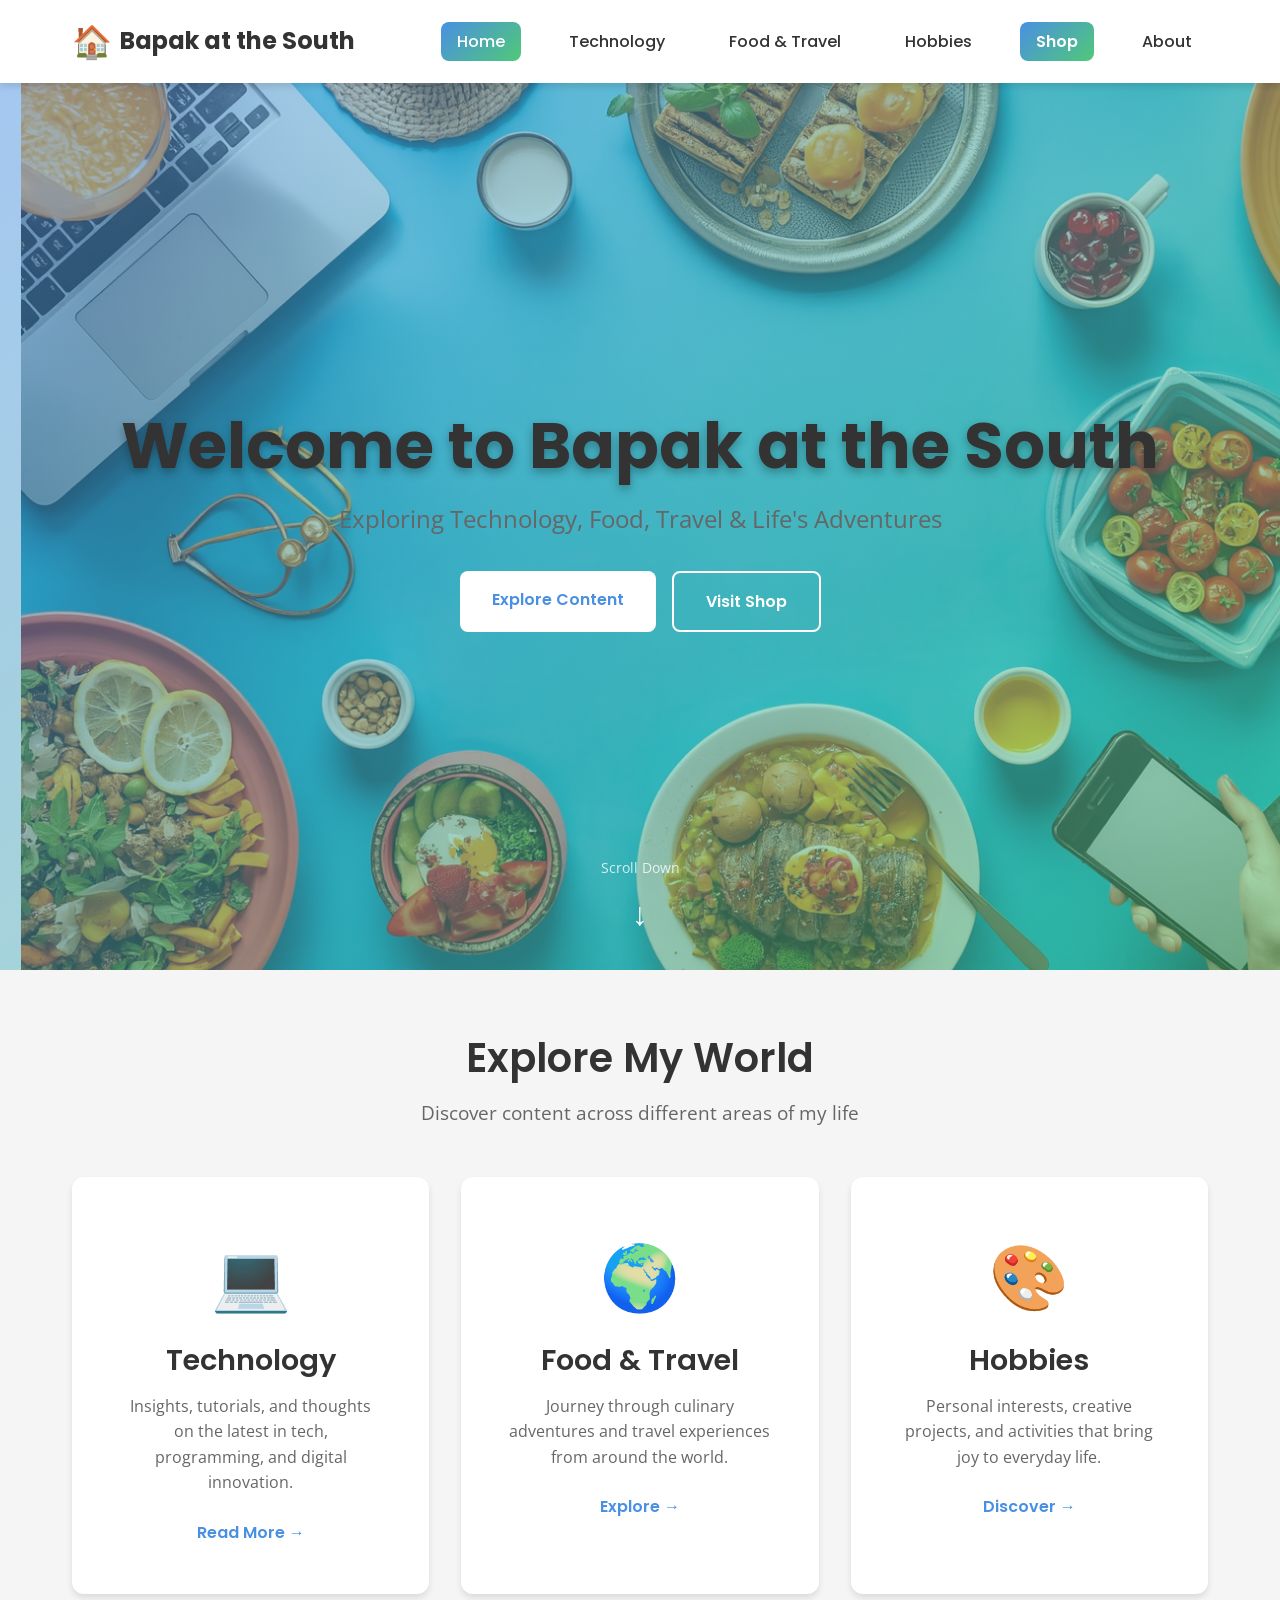
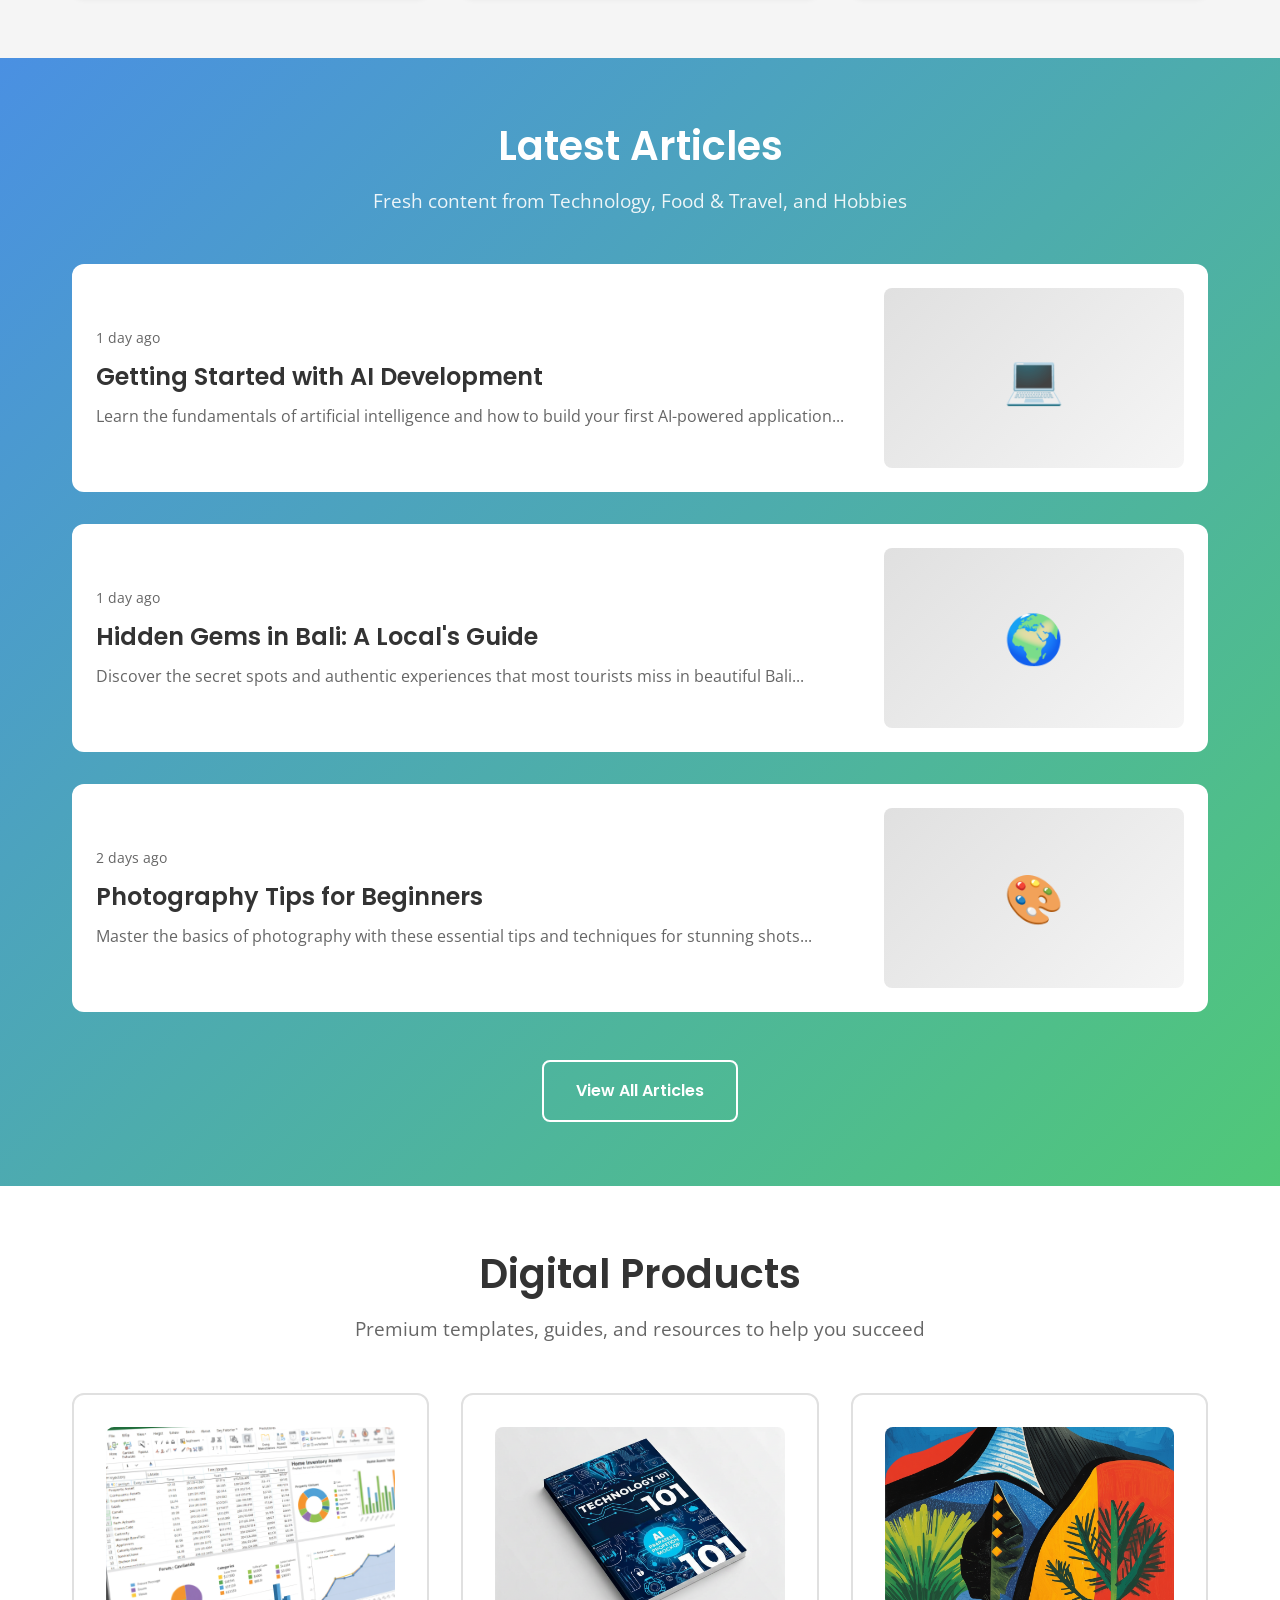
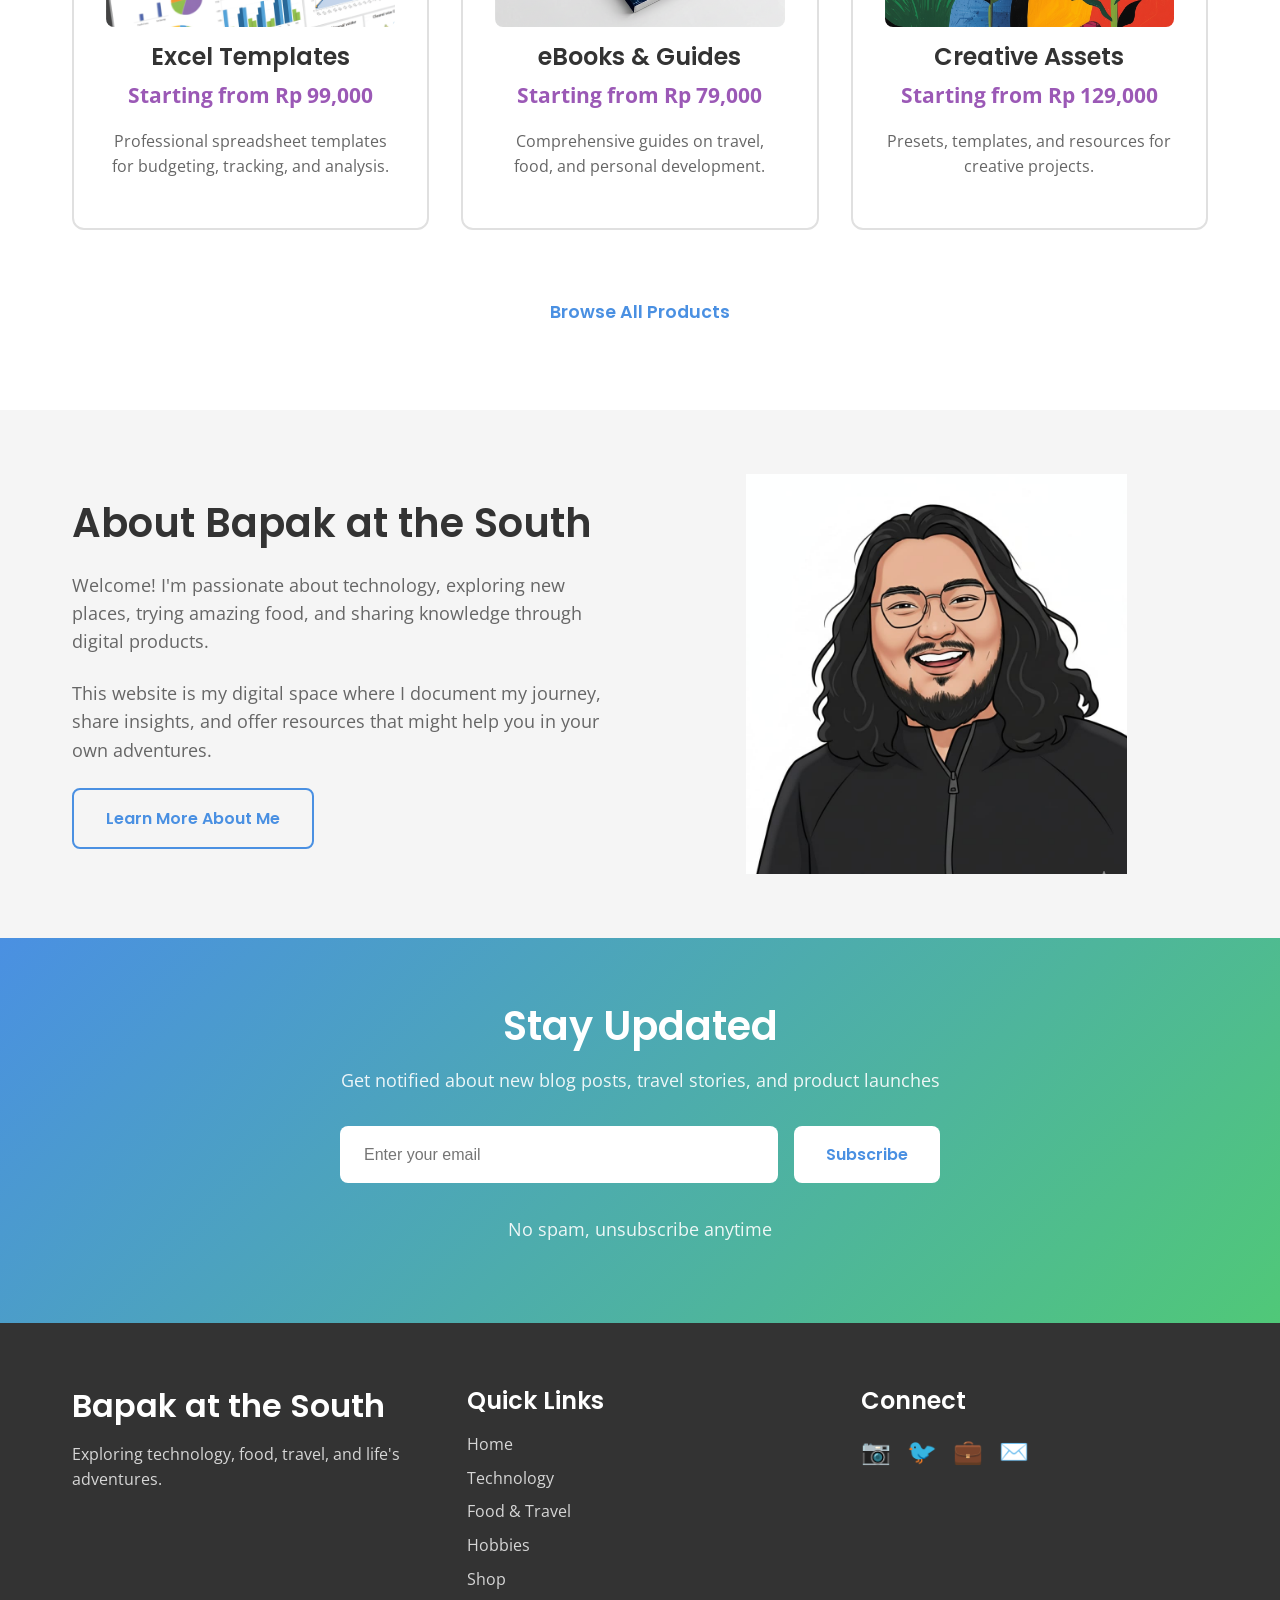
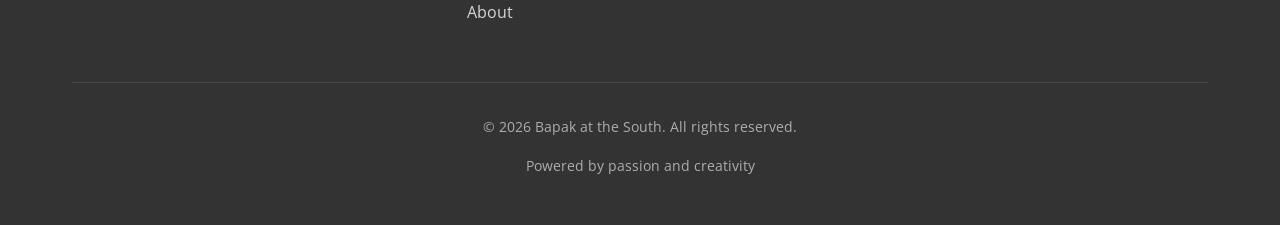
==== index.html @ 42275d1f "Update index.html" ====
<!DOCTYPE html>
<html lang="en">
<head>
    <meta charset="UTF-8">
    <meta name="viewport" content="width=device-width, initial-scale=1.0">
    <meta name="description" content="Bapak at the South - Personal website featuring technology insights, food & travel adventures, hobbies, and digital products.">
    <meta name="keywords" content="technology, travel, food, hobbies, digital products, Indonesia">
    <meta name="author" content="Bapak at the South">
    
    <!-- Open Graph / Social Media -->
    <meta property="og:type" content="website">
    <meta property="og:title" content="Bapak at the South - Personal Website">
    <meta property="og:description" content="Explore technology, food & travel, hobbies, and digital products">
    <meta property="og:image" content="images/og-image.jpg">
    
    <title>Bapak at the South - Home</title>
    
    <!-- Google Fonts -->
    <link rel="preconnect" href="https://fonts.googleapis.com">
    <link rel="preconnect" href="https://fonts.gstatic.com" crossorigin>
    <link href="https://fonts.googleapis.com/css2?family=Poppins:wght@400;600;700&family=Open+Sans:wght@400;600&display=swap" rel="stylesheet">
    
    <!-- Stylesheets -->
    <link rel="stylesheet" href="css/style.css">
    <link rel="stylesheet" href="css/responsive.css">
    
    <!-- Favicon (you can add your own later) -->
    <link rel="icon" type="image/png" href="images/favicon.png">
</head>
<body>
    <!-- Navigation Bar -->
    <nav class="navbar" id="navbar">
        <div class="container">
            <div class="nav-wrapper">
                <!-- Logo/Brand -->
                <a href="index.html" class="logo">
                    <span class="logo-icon">🏠</span>
                    <span class="logo-text">Bapak at the South</span>
                </a>
                
                <!-- Desktop Navigation -->
                <ul class="nav-menu" id="navMenu">
                    <li><a href="index.html" class="nav-link active">Home</a></li>
                    <li><a href="technology.html" class="nav-link">Technology</a></li>
                    <li><a href="food-travel.html" class="nav-link">Food & Travel</a></li>
                    <li><a href="hobbies.html" class="nav-link">Hobbies</a></li>
                    <li><a href="shop.html" class="nav-link shop-link">Shop</a></li>
                    <li><a href="about.html" class="nav-link">About</a></li>
                </ul>
                
                <!-- Mobile Menu Toggle -->
                <button class="mobile-menu-toggle" id="mobileMenuToggle" aria-label="Toggle menu">
                    <span></span>
                    <span></span>
                    <span></span>
                </button>
            </div>
        </div>
    </nav>

    <!-- Hero Section -->
    <section class="hero" style="background-image: url('images/Hero-banner.jpg'); background-size: cover; background-position: center; background-repeat: no-repeat;">
        <div class="hero-overlay"></div>
        <div class="hero-content">
            <div class="container">
                <h1 class="hero-title fade-in">Welcome to Bapak at the South</h1>
                <p class="hero-subtitle fade-in-delay">Exploring Technology, Food, Travel & Life's Adventures</p>
                <div class="hero-buttons fade-in-delay-2">
                    <a href="#featured" class="btn btn-primary">Explore Content</a>
                    <a href="shop.html" class="btn btn-secondary">Visit Shop</a>
                </div>
            </div>
        </div>
        <!-- Scroll Indicator -->
        <div class="scroll-indicator">
            <span>Scroll Down</span>
            <div class="scroll-arrow">↓</div>
        </div>
    </section>

    <!-- Featured Sections Preview -->
    <section class="featured-sections" id="featured">
        <div class="container">
            <h2 class="section-title">Explore My World</h2>
            <p class="section-subtitle">Discover content across different areas of my life</p>
            
            <div class="featured-grid">
                <!-- Technology Card -->
                <div class="feature-card" data-aos="fade-up">
                    <div class="feature-icon">💻</div>
                    <h3>Technology</h3>
                    <p>Insights, tutorials, and thoughts on the latest in tech, programming, and digital innovation.</p>
                    <a href="technology.html" class="feature-link">Read More →</a>
                </div>
                
                <!-- Food & Travel Card -->
                <div class="feature-card" data-aos="fade-up" data-aos-delay="100">
                    <div class="feature-icon">🌍</div>
                    <h3>Food & Travel</h3>
                    <p>Journey through culinary adventures and travel experiences from around the world.</p>
                    <a href="food-travel.html" class="feature-link">Explore →</a>
                </div>
                
                <!-- Hobbies Card -->
                <div class="feature-card" data-aos="fade-up" data-aos-delay="200">
                    <div class="feature-icon">🎨</div>
                    <h3>Hobbies</h3>
                    <p>Personal interests, creative projects, and activities that bring joy to everyday life.</p>
                    <a href="hobbies.html" class="feature-link">Discover →</a>
                </div>
            </div>
        </div>
    </section>

    <!-- Latest Articles Section -->
    <section class="latest-articles" style="background: linear-gradient(135deg, #4A90E2 0%, #50C878 100%); padding: 4rem 0 4rem 0; margin-top: 0;">
        <div class="container">
            <h2 class="section-title" style="color: white;">Latest Articles</h2>
            <p class="section-subtitle" style="color: white; opacity: 0.9;">Fresh content from Technology, Food & Travel, and Hobbies</p>
            
            <div class="articles-list" style="display: flex; flex-direction: column; gap: 2rem; margin-top: 3rem;">
                <!-- Article 1 - Technology -->
                <article class="article-item" style="display: flex; gap: 2rem; background: white; padding: 1.5rem; border-radius: 12px; align-items: center;" data-aos="fade-up">
                    <div class="article-content-left" style="flex: 1;">
                        <div style="display: flex; align-items: center; gap: 1rem; margin-bottom: 0.75rem;">
                            <span style="font-size: 0.85rem; color: #666;">1 day ago</span>
                        </div>
                        <h3 style="font-size: 1.5rem; margin-bottom: 0.75rem; color: #333; line-height: 1.3;">
                            <a href="technology.html" style="color: #333; text-decoration: none;">Getting Started with AI Development</a>
                        </h3>
                        <p style="color: #666; line-height: 1.6; margin-bottom: 0;">Learn the fundamentals of artificial intelligence and how to build your first AI-powered application...</p>
                    </div>
                    <div class="article-image-right" style="width: 300px; height: 180px; flex-shrink: 0;">
                        <img src="images/article-tech-placeholder.jpg" alt="Technology Article" style="width: 100%; height: 100%; object-fit: cover; border-radius: 8px;" onerror="this.style.display='none'; this.nextElementSibling.style.display='flex';">
                        <div style="display: none; width: 100%; height: 100%; background: linear-gradient(135deg, #e0e0e0 0%, #f5f5f5 100%); border-radius: 8px; align-items: center; justify-content: center; font-size: 3rem;">💻</div>
                    </div>
                </article>
                
                <!-- Article 2 - Food & Travel -->
                <article class="article-item" style="display: flex; gap: 2rem; background: white; padding: 1.5rem; border-radius: 12px; align-items: center;" data-aos="fade-up" data-aos-delay="100">
                    <div class="article-content-left" style="flex: 1;">
                        <div style="display: flex; align-items: center; gap: 1rem; margin-bottom: 0.75rem;">
                            <span style="font-size: 0.85rem; color: #666;">1 day ago</span>
                        </div>
                        <h3 style="font-size: 1.5rem; margin-bottom: 0.75rem; color: #333; line-height: 1.3;">
                            <a href="food-travel.html" style="color: #333; text-decoration: none;">Hidden Gems in Bali: A Local's Guide</a>
                        </h3>
                        <p style="color: #666; line-height: 1.6; margin-bottom: 0;">Discover the secret spots and authentic experiences that most tourists miss in beautiful Bali...</p>
                    </div>
                    <div class="article-image-right" style="width: 300px; height: 180px; flex-shrink: 0;">
                        <img src="images/article-travel-placeholder.jpg" alt="Travel Article" style="width: 100%; height: 100%; object-fit: cover; border-radius: 8px;" onerror="this.style.display='none'; this.nextElementSibling.style.display='flex';">
                        <div style="display: none; width: 100%; height: 100%; background: linear-gradient(135deg, #e0e0e0 0%, #f5f5f5 100%); border-radius: 8px; align-items: center; justify-content: center; font-size: 3rem;">🌍</div>
                    </div>
                </article>
                
                <!-- Article 3 - Hobbies -->
                <article class="article-item" style="display: flex; gap: 2rem; background: white; padding: 1.5rem; border-radius: 12px; align-items: center;" data-aos="fade-up" data-aos-delay="200">
                    <div class="article-content-left" style="flex: 1;">
                        <div style="display: flex; align-items: center; gap: 1rem; margin-bottom: 0.75rem;">
                            <span style="font-size: 0.85rem; color: #666;">2 days ago</span>
                        </div>
                        <h3 style="font-size: 1.5rem; margin-bottom: 0.75rem; color: #333; line-height: 1.3;">
                            <a href="hobbies.html" style="color: #333; text-decoration: none;">Photography Tips for Beginners</a>
                        </h3>
                        <p style="color: #666; line-height: 1.6; margin-bottom: 0;">Master the basics of photography with these essential tips and techniques for stunning shots...</p>
                    </div>
                    <div class="article-image-right" style="width: 300px; height: 180px; flex-shrink: 0;">
                        <img src="images/article-hobby-placeholder.jpg" alt="Hobby Article" style="width: 100%; height: 100%; object-fit: cover; border-radius: 8px;" onerror="this.style.display='none'; this.nextElementSibling.style.display='flex';">
                        <div style="display: none; width: 100%; height: 100%; background: linear-gradient(135deg, #e0e0e0 0%, #f5f5f5 100%); border-radius: 8px; align-items: center; justify-content: center; font-size: 3rem;">🎨</div>
                    </div>
                </article>
            </div>
            
            <div class="cta-center" style="margin-top: 3rem;">
                <a href="technology.html" class="btn btn-outline" style="color: white; border-color: white;">View All Articles</a>
            </div>
        </div>
    </section>
    </section>

    <!-- Digital Products Section -->
    <section class="products-preview">
        <div class="container">
            <h2 class="section-title">Digital Products</h2>
            <p class="section-subtitle">Premium templates, guides, and resources to help you succeed</p>
            
            <div class="products-grid">
                <!-- Product 1 -->
                <div class="product-card-preview" data-aos="zoom-in">
                    <div class="product-image-placeholder" style="background-image: url('images/Product-card-excel.jpg'); background-size: cover; background-position: center;">
                    </div>
                    <h3>Excel Templates</h3>
                    <p class="product-price">Starting from Rp 99,000</p>
                    <p>Professional spreadsheet templates for budgeting, tracking, and analysis.</p>
                </div>
                
                <!-- Product 2 -->
                <div class="product-card-preview" data-aos="zoom-in" data-aos-delay="100">
                    <div class="product-image-placeholder" style="background-image: url('images/Product-card-ebook.png'); background-size: cover; background-position: center;">
                    </div>
                    <h3>eBooks & Guides</h3>
                    <p class="product-price">Starting from Rp 79,000</p>
                    <p>Comprehensive guides on travel, food, and personal development.</p>
                </div>
                
                <!-- Product 3 -->
                <div class="product-card-preview" data-aos="zoom-in" data-aos-delay="200">
                    <div class="product-image-placeholder" style="background-image: url('images/Product-card-creative.jpg'); background-size: cover; background-position: center;">
                    </div>
                    <h3>Creative Assets</h3>
                    <p class="product-price">Starting from Rp 129,000</p>
                    <p>Presets, templates, and resources for creative projects.</p>
                </div>
            </div>
            
            <div class="cta-center">
                <a href="shop.html" class="btn btn-primary btn-large">Browse All Products</a>
            </div>
        </div>
    </section>

    <!-- About Preview Section -->
    <section class="about-preview">
        <div class="container">
            <div class="about-content-wrapper">
                <div class="about-text" data-aos="fade-right">
                    <h2>About Bapak at the South</h2>
                    <p>Welcome! I'm passionate about technology, exploring new places, trying amazing food, and sharing knowledge through digital products.</p>
                    <p>This website is my digital space where I document my journey, share insights, and offer resources that might help you in your own adventures.</p>
                    <a href="about.html" class="btn btn-outline">Learn More About Me</a>
                </div>
                <div class="about-image" data-aos="fade-left">
                    <div class="about-image-placeholder" style="background-image: url('images/About Bapak.jpg'); background-size: 70%; background-position: center; background-repeat: no-repeat;">
                    </div>
                </div>
            </div>
        </div>
    </section>

    <!-- Newsletter Section (Optional) -->
    <section class="newsletter">
        <div class="container">
            <div class="newsletter-content">
                <h2>Stay Updated</h2>
                <p>Get notified about new blog posts, travel stories, and product launches</p>
                <form class="newsletter-form" id="newsletterForm">
                    <input type="email" placeholder="Enter your email" required>
                    <button type="submit" class="btn btn-primary">Subscribe</button>
                </form>
                <p class="newsletter-note">No spam, unsubscribe anytime</p>
            </div>
        </div>
    </section>

    <!-- Footer -->
    <footer class="footer">
        <div class="container">
            <div class="footer-content">
                <div class="footer-section">
                    <h3>Bapak at the South</h3>
                    <p>Exploring technology, food, travel, and life's adventures.</p>
                </div>
                
                <div class="footer-section">
                    <h4>Quick Links</h4>
                    <ul class="footer-links">
                        <li><a href="index.html">Home</a></li>
                        <li><a href="technology.html">Technology</a></li>
                        <li><a href="food-travel.html">Food & Travel</a></li>
                        <li><a href="hobbies.html">Hobbies</a></li>
                        <li><a href="shop.html">Shop</a></li>
                        <li><a href="about.html">About</a></li>
                    </ul>
                </div>
                
                <div class="footer-section">
                    <h4>Connect</h4>
                    <div class="social-links">
                        <a href="#" class="social-link" aria-label="Instagram">📷</a>
                        <a href="#" class="social-link" aria-label="Twitter">🐦</a>
                        <a href="#" class="social-link" aria-label="LinkedIn">💼</a>
                        <a href="#" class="social-link" aria-label="Email">✉️</a>
                    </div>
                </div>
            </div>
            
            <div class="footer-bottom">
                <p>&copy; 2026 Bapak at the South. All rights reserved.</p>
                <p>Powered by passion and creativity</p>
            </div>
        </div>
    </footer>

    <!-- JavaScript -->
    <script src="js/main.js"></script>
</body>
</html>
---- css/style.css ----
/* ============================================
   Bapak at the South - Main Stylesheet
   Modern, clean design inspired by lynk.id
   ============================================ */

/* ============================================
   CSS VARIABLES (COLORS - Easy to customize!)
   ============================================ */
:root {
    /* Primary Colors */
    --primary-color: #4A90E2;
    --primary-dark: #2E5C8A;
    --secondary-color: #9B59B6;
    --secondary-dark: #6C3A7C;
    
    /* Accent Colors */
    --accent-green: #50C878;
    --accent-orange: #FFB347;
    --accent-red: #E74C3C;
    
    /* Neutral Colors */
    --white: #FFFFFF;
    --light-gray: #F5F5F5;
    --medium-gray: #E0E0E0;
    --text-gray: #666666;
    --dark-gray: #333333;
    --black: #000000;
    
    /* Gradients */
    --gradient-primary: linear-gradient(135deg, #4A90E2 0%, #50C878 100%);
    --gradient-secondary: linear-gradient(135deg, #FFB347 0%, #E74C3C 100%);
    --gradient-overlay: linear-gradient(135deg, rgba(74, 144, 226, 0.5) 0%, rgba(80, 200, 120, 0.5) 100%);
    
    /* Shadows */
    --shadow-sm: 0 2px 4px rgba(0, 0, 0, 0.1);
    --shadow-md: 0 4px 6px rgba(0, 0, 0, 0.1);
    --shadow-lg: 0 10px 25px rgba(0, 0, 0, 0.15);
    --shadow-xl: 0 20px 40px rgba(0, 0, 0, 0.2);
    
    /* Spacing */
    --spacing-xs: 0.5rem;
    --spacing-sm: 1rem;
    --spacing-md: 2rem;
    --spacing-lg: 3rem;
    --spacing-xl: 4rem;
    
    /* Border Radius */
    --radius-sm: 4px;
    --radius-md: 8px;
    --radius-lg: 12px;
    --radius-xl: 20px;
    
    /* Transitions */
    --transition-fast: 0.2s ease;
    --transition-normal: 0.3s ease;
    --transition-slow: 0.5s ease;
    
    /* Fonts */
    --font-primary: 'Poppins', sans-serif;
    --font-secondary: 'Open Sans', sans-serif;
}

/* ============================================
   RESET & BASE STYLES
   ============================================ */
* {
    margin: 0;
    padding: 0;
    box-sizing: border-box;
}

html {
    scroll-behavior: smooth;
    font-size: 16px;
}

body {
    font-family: var(--font-secondary);
    color: var(--dark-gray);
    line-height: 1.6;
    background-color: var(--white);
    overflow-x: hidden;
}

/* ============================================
   TYPOGRAPHY
   ============================================ */
h1, h2, h3, h4, h5, h6 {
    font-family: var(--font-primary);
    font-weight: 600;
    line-height: 1.2;
    margin-bottom: 1rem;
    color: var(--dark-gray);
}

h1 { font-size: 3rem; }
h2 { font-size: 2.5rem; }
h3 { font-size: 2rem; }
h4 { font-size: 1.5rem; }
h5 { font-size: 1.25rem; }
h6 { font-size: 1rem; }

p {
    margin-bottom: 1rem;
    color: var(--text-gray);
}

a {
    text-decoration: none;
    color: var(--primary-color);
    transition: var(--transition-fast);
}

a:hover {
    color: var(--primary-dark);
}

/* ============================================
   CONTAINER & LAYOUT
   ============================================ */
.container {
    max-width: 1200px;
    margin: 0 auto;
    padding: 0 var(--spacing-md);
}

/* ============================================
   NAVIGATION BAR
   ============================================ */
.navbar {
    position: fixed;
    top: 0;
    left: 0;
    right: 0;
    background: var(--white);
    box-shadow: var(--shadow-md);
    z-index: 1000;
    transition: var(--transition-normal);
}

.navbar.scrolled {
    box-shadow: var(--shadow-lg);
}

.nav-wrapper {
    display: flex;
    justify-content: space-between;
    align-items: center;
    padding: 1rem 0;
}

.logo {
    display: flex;
    align-items: center;
    gap: 0.5rem;
    font-family: var(--font-primary);
    font-size: 1.5rem;
    font-weight: 700;
    color: var(--dark-gray);
    text-decoration: none;
}

.logo-icon {
    font-size: 2rem;
}

.logo:hover {
    color: var(--primary-color);
}

.nav-menu {
    display: flex;
    list-style: none;
    gap: 2rem;
    align-items: center;
}

.nav-link {
    font-family: var(--font-primary);
    font-weight: 500;
    color: var(--dark-gray);
    padding: 0.5rem 1rem;
    border-radius: var(--radius-md);
    transition: var(--transition-fast);
}

.nav-link:hover {
    background: var(--light-gray);
    color: var(--primary-color);
}

.nav-link.active {
    background: var(--gradient-primary);
    color: var(--white);
}

.nav-link.shop-link {
    background: var(--gradient-primary);
    color: var(--white);
    font-weight: 600;
}

.nav-link.shop-link:hover {
    transform: translateY(-2px);
    box-shadow: var(--shadow-md);
}

/* Mobile Menu Toggle */
.mobile-menu-toggle {
    display: none;
    flex-direction: column;
    gap: 4px;
    background: none;
    border: none;
    cursor: pointer;
    padding: 0.5rem;
}

.mobile-menu-toggle span {
    width: 25px;
    height: 3px;
    background: var(--dark-gray);
    border-radius: 2px;
    transition: var(--transition-fast);
}

/* ============================================
   HERO SECTION
   ============================================ */
.hero {
    position: relative;
    height: 100vh;
    min-height: 600px;
    display: flex;
    align-items: center;
    justify-content: center;
    background: var(--gradient-primary);
    overflow: hidden;
    margin-top: 70px;
   background-position: calc(50% + 4.5cm) center !important; /* Geser background 4.5cm ke kanan */
}

.hero-overlay {
    position: absolute;
    top: 0;
    left: 0;
    right: 0;
    bottom: 0;
    background: var(--gradient-overlay);
}

.hero-content {
    position: relative;
    z-index: 2;
    text-align: center;
    color: var(--white);
}

.hero-title {
    font-size: 4rem;
    font-weight: 700;
    margin-bottom: 1rem;
    text-shadow: 0 4px 10px rgba(0, 0, 0, 0.3);
}

.hero-subtitle {
    font-size: 1.5rem;
    margin-bottom: 2rem;
    opacity: 0.95;
}

.hero-buttons {
    display: flex;
    gap: 1rem;
    justify-content: center;
    flex-wrap: wrap;
}

/* Scroll Indicator */
.scroll-indicator {
    position: absolute;
    bottom: 2rem;
    left: 50%;
    transform: translateX(-50%);
    text-align: center;
    color: var(--white);
    z-index: 3;
    animation: bounce 2s infinite;
}

.scroll-indicator span {
    display: block;
    font-size: 0.9rem;
    margin-bottom: 0.5rem;
    opacity: 0.8;
}

.scroll-arrow {
    font-size: 2rem;
}

@keyframes bounce {
    0%, 20%, 50%, 80%, 100% {
        transform: translateX(-50%) translateY(0);
    }
    40% {
        transform: translateX(-50%) translateY(-10px);
    }
    60% {
        transform: translateX(-50%) translateY(-5px);
    }
}

/* ============================================
   BUTTONS
   ============================================ */
.btn {
    display: inline-block;
    padding: 1rem 2rem;
    font-family: var(--font-primary);
    font-size: 1rem;
    font-weight: 600;
    border-radius: var(--radius-md);
    cursor: pointer;
    transition: var(--transition-normal);
    border: none;
    text-align: center;
}

.btn-primary {
    background: var(--white);
    color: var(--primary-color);
}

.btn-primary:hover {
    transform: translateY(-3px);
    box-shadow: var(--shadow-lg);
}

.btn-secondary {
    background: transparent;
    color: var(--white);
    border: 2px solid var(--white);
}

.btn-secondary:hover {
    background: var(--white);
    color: var(--primary-color);
}

.btn-outline {
    background: transparent;
    color: var(--primary-color);
    border: 2px solid var(--primary-color);
}

.btn-outline:hover {
    background: var(--primary-color);
    color: var(--white);
}

.btn-large {
    padding: 1.25rem 2.5rem;
    font-size: 1.1rem;
}

/* ============================================
   SECTIONS
   ============================================ */
section {
    padding: var(--spacing-xl) 0;
}

.section-title {
    text-align: center;
    font-size: 2.5rem;
    margin-bottom: 1rem;
    color: var(--dark-gray);
}

.section-subtitle {
    text-align: center;
    font-size: 1.2rem;
    color: var(--text-gray);
    margin-bottom: var(--spacing-lg);
}

/* ============================================
   FEATURED SECTIONS
   ============================================ */
.featured-sections {
    background: var(--light-gray);
}

.featured-grid {
    display: grid;
    grid-template-columns: repeat(auto-fit, minmax(300px, 1fr));
    gap: 2rem;
    margin-top: var(--spacing-lg);
}

.feature-card {
    background: var(--white);
    padding: var(--spacing-lg);
    border-radius: var(--radius-lg);
    box-shadow: var(--shadow-md);
    text-align: center;
    transition: var(--transition-normal);
}

.feature-card:hover {
    transform: translateY(-10px);
    box-shadow: var(--shadow-xl);
}

.feature-icon {
    font-size: 4rem;
    margin-bottom: 1rem;
}

.feature-card h3 {
    font-size: 1.8rem;
    margin-bottom: 1rem;
    color: var(--dark-gray);
}

.feature-card p {
    margin-bottom: 1.5rem;
    color: var(--text-gray);
}

.feature-link {
    display: inline-block;
    color: var(--primary-color);
    font-weight: 600;
    font-family: var(--font-primary);
    transition: var(--transition-fast);
}

.feature-link:hover {
    color: var(--secondary-color);
    transform: translateX(5px);
}

/* ============================================
   PRODUCTS PREVIEW
   ============================================ */
.products-preview {
    background: var(--white);
}

.products-grid {
    display: grid;
    grid-template-columns: repeat(auto-fit, minmax(280px, 1fr));
    gap: 2rem;
    margin-top: var(--spacing-lg);
    margin-bottom: var(--spacing-lg);
}

.product-card-preview {
    background: var(--white);
    border: 2px solid var(--medium-gray);
    border-radius: var(--radius-lg);
    padding: var(--spacing-md);
    text-align: center;
    transition: var(--transition-normal);
}

.product-card-preview:hover {
    border-color: var(--primary-color);
    transform: translateY(-5px);
    box-shadow: var(--shadow-lg);
}

.product-image-placeholder {
    width: 100%;
    height: 200px;
    background: var(--gradient-primary);
    border-radius: var(--radius-md);
    display: flex;
    align-items: center;
    justify-content: center;
    margin-bottom: 1rem;
}

.product-icon {
    font-size: 4rem;
}

.product-card-preview h3 {
    font-size: 1.5rem;
    margin-bottom: 0.5rem;
}

.product-price {
    font-size: 1.3rem;
    font-weight: 700;
    color: var(--secondary-color);
    margin-bottom: 1rem;
}

.cta-center {
    text-align: center;
    margin-top: var(--spacing-lg);
}

/* ============================================
   ABOUT PREVIEW
   ============================================ */
.about-preview {
    background: var(--light-gray);
}

.about-content-wrapper {
    display: grid;
    grid-template-columns: 1fr 1fr;
    gap: var(--spacing-lg);
    align-items: center;
}

.about-text h2 {
    font-size: 2.5rem;
    margin-bottom: 1.5rem;
}

.about-text p {
    font-size: 1.1rem;
    margin-bottom: 1.5rem;
}

.about-image-placeholder {
    width: 100%;
    height: 400px;
    background: var(--gradient-primary);
    border-radius: var(--radius-xl);
    display: flex;
    align-items: center;
    justify-content: center;
}

.about-icon {
    font-size: 8rem;
}

/* ============================================
   NEWSLETTER
   ============================================ */
.newsletter {
    background: var(--gradient-primary);
    color: var(--white);
    text-align: center;
}

.newsletter h2 {
    color: var(--white);
    font-size: 2.5rem;
    margin-bottom: 1rem;
}

.newsletter p {
    color: var(--white);
    opacity: 0.9;
    font-size: 1.1rem;
}

.newsletter-form {
    display: flex;
    gap: 1rem;
    max-width: 600px;
    margin: 2rem auto;
    flex-wrap: wrap;
    justify-content: center;
}

.newsletter-form input {
    flex: 1;
    min-width: 250px;
    padding: 1rem 1.5rem;
    border: none;
    border-radius: var(--radius-md);
    font-size: 1rem;
}

.newsletter-form button {
    padding: 1rem 2rem;
}

.newsletter-note {
    font-size: 0.9rem;
    opacity: 0.8;
}

/* ============================================
   FOOTER
   ============================================ */
.footer {
    background: var(--dark-gray);
    color: var(--white);
    padding: var(--spacing-xl) 0 var(--spacing-md);
}

.footer-content {
    display: grid;
    grid-template-columns: repeat(auto-fit, minmax(250px, 1fr));
    gap: var(--spacing-lg);
    margin-bottom: var(--spacing-lg);
}

.footer-section h3,
.footer-section h4 {
    color: var(--white);
    margin-bottom: 1rem;
}

.footer-section p {
    color: rgba(255, 255, 255, 0.8);
}

.footer-links {
    list-style: none;
}

.footer-links li {
    margin-bottom: 0.5rem;
}

.footer-links a {
    color: rgba(255, 255, 255, 0.8);
    transition: var(--transition-fast);
}

.footer-links a:hover {
    color: var(--white);
    padding-left: 5px;
}

.social-links {
    display: flex;
    gap: 1rem;
}

.social-link {
    font-size: 1.5rem;
    transition: var(--transition-fast);
}

.social-link:hover {
    transform: translateY(-3px);
}

.footer-bottom {
    text-align: center;
    padding-top: var(--spacing-md);
    border-top: 1px solid rgba(255, 255, 255, 0.1);
}

.footer-bottom p {
    color: rgba(255, 255, 255, 0.6);
    font-size: 0.9rem;
}

/* ============================================
   ANIMATIONS
   ============================================ */
.fade-in {
    animation: fadeIn 1s ease-in;
}

.fade-in-delay {
    animation: fadeIn 1s ease-in 0.3s both;
}

.fade-in-delay-2 {
    animation: fadeIn 1s ease-in 0.6s both;
}

@keyframes fadeIn {
    from {
        opacity: 0;
        transform: translateY(20px);
    }
    to {
        opacity: 1;
        transform: translateY(0);
    }
}

/* Data AOS attributes for scroll animations */
[data-aos] {
    opacity: 0;
    transition: var(--transition-slow);
}

[data-aos].aos-animate {
    opacity: 1;
}

[data-aos="fade-up"] {
    transform: translateY(30px);
}

[data-aos="fade-up"].aos-animate {
    transform: translateY(0);
}

[data-aos="zoom-in"] {
    transform: scale(0.9);
}

[data-aos="zoom-in"].aos-animate {
    transform: scale(1);
}

[data-aos="fade-right"] {
    transform: translateX(-30px);
}

[data-aos="fade-right"].aos-animate {
    transform: translateX(0);
}

[data-aos="fade-left"] {
    transform: translateX(30px);
}

[data-aos="fade-left"].aos-animate {
    transform: translateX(0);
}

/* ============================================
   UTILITY CLASSES
   ============================================ */
.text-center { text-align: center; }
.text-left { text-align: left; }
.text-right { text-align: right; }

.mt-1 { margin-top: var(--spacing-sm); }
.mt-2 { margin-top: var(--spacing-md); }
.mt-3 { margin-top: var(--spacing-lg); }

.mb-1 { margin-bottom: var(--spacing-sm); }
.mb-2 { margin-bottom: var(--spacing-md); }
.mb-3 { margin-bottom: var(--spacing-lg); }

.hidden { display: none; }
.visible { display: block; }

/* Made with Bob */
---- css/responsive.css ----
/* ============================================
   RESPONSIVE DESIGN
   Mobile-first approach for all devices
   ============================================ */

/* ============================================
   TABLET (768px - 1199px)
   ============================================ */
@media (max-width: 1199px) {
    .container {
        padding: 0 1.5rem;
    }
    
    .hero-title {
        font-size: 3rem;
    }
    
    .hero-subtitle {
        font-size: 1.3rem;
    }
    
    .featured-grid {
        grid-template-columns: repeat(auto-fit, minmax(250px, 1fr));
    }
    
    .about-content-wrapper {
        gap: 2rem;
    }
}

/* ============================================
   MOBILE (max-width: 768px)
   ============================================ */
@media (max-width: 768px) {
    /* Typography */
    h1 { font-size: 2rem; }
    h2 { font-size: 1.8rem; }
    h3 { font-size: 1.5rem; }
    h4 { font-size: 1.3rem; }
    
    .section-title {
        font-size: 2rem;
    }
    
    .section-subtitle {
        font-size: 1rem;
    }
    
    /* Container */
    .container {
        padding: 0 1rem;
    }
    
    /* Navigation */
    .nav-wrapper {
        padding: 0.75rem 0;
    }
    
    .logo {
    font-size: 1.2rem;
}

.logo-text {
    display: inline;
}

.logo-icon {
    font-size: 1.5rem;
}   
    .nav-menu {
        position: fixed;
        top: 70px;
        left: -100%;
        width: 100%;
        height: calc(100vh - 70px);
        background: var(--white);
        flex-direction: column;
        padding: 2rem;
        gap: 0;
        box-shadow: var(--shadow-lg);
        transition: left 0.3s ease;
        overflow-y: auto;
    }
    
    .nav-menu.active {
        left: 0;
    }
    
    .nav-menu li {
        width: 100%;
        margin-bottom: 1rem;
    }
    
    .nav-link {
        display: block;
        width: 100%;
        padding: 1rem;
        text-align: center;
        font-size: 1.1rem;
    }
    
    .mobile-menu-toggle {
        display: flex;
        z-index: 1001;
    }
    
    .mobile-menu-toggle.active span:nth-child(1) {
        transform: rotate(45deg) translate(5px, 5px);
    }
    
    .mobile-menu-toggle.active span:nth-child(2) {
        opacity: 0;
    }
    
    .mobile-menu-toggle.active span:nth-child(3) {
        transform: rotate(-45deg) translate(7px, -6px);
    }
    
    /* Hero Section */
    .hero {
        min-height: 500px;
        margin-top: 60px;
    }
    
    .hero-title {
        font-size: 2rem;
        padding: 0 1rem;
    }
    
    .hero-subtitle {
        font-size: 1rem;
        padding: 0 1rem;
    }
    
    .hero-buttons {
        flex-direction: column;
        padding: 0 1rem;
    }
    
    .hero-buttons .btn {
        width: 100%;
        max-width: 300px;
    }
    
    .scroll-indicator {
        bottom: 1rem;
    }
    
    .scroll-indicator span {
        font-size: 0.8rem;
    }
    
    /* Sections */
    section {
        padding: 2rem 0;
    }
    
    /* Featured Sections */
    .featured-grid {
        grid-template-columns: 1fr;
        gap: 1.5rem;
    }
    
    .feature-card {
        padding: 1.5rem;
    }
    
    .feature-icon {
        font-size: 3rem;
    }
    
    /* Products Preview */
    .products-grid {
        grid-template-columns: 1fr;
        gap: 1.5rem;
    }
    
    .product-image-placeholder {
        height: 180px;
    }
    
    .product-icon {
        font-size: 3rem;
    }
    
    /* About Preview */
    .about-content-wrapper {
        grid-template-columns: 1fr;
        gap: 2rem;
    }
    
    .about-text h2 {
        font-size: 2rem;
    }
    
    .about-text p {
        font-size: 1rem;
    }
    
    .about-image-placeholder {
        height: 300px;
    }
    
    .about-icon {
        font-size: 5rem;
    }
    
    /* Newsletter */
    .newsletter h2 {
        font-size: 2rem;
    }
    
    .newsletter p {
        font-size: 1rem;
    }
    
    .newsletter-form {
        flex-direction: column;
        gap: 1rem;
    }
    
    .newsletter-form input {
        width: 100%;
        min-width: auto;
    }
    
    .newsletter-form button {
        width: 100%;
    }
    
    /* Footer */
    .footer-content {
        grid-template-columns: 1fr;
        gap: 2rem;
    }
    
    .footer-section {
        text-align: center;
    }
    
    .footer-links {
        text-align: center;
    }
    
    .social-links {
        justify-content: center;
    }
    
    /* Buttons */
    .btn {
        padding: 0.875rem 1.5rem;
        font-size: 0.95rem;
    }
    
    .btn-large {
        padding: 1rem 2rem;
        font-size: 1rem;
    }
}

/* ============================================
   SMALL MOBILE (max-width: 480px)
   ============================================ */
@media (max-width: 480px) {
    /* Typography */
    h1 { font-size: 1.75rem; }
    h2 { font-size: 1.5rem; }
    h3 { font-size: 1.3rem; }
    
    .section-title {
        font-size: 1.75rem;
    }
    
    /* Hero */
    .hero-title {
        font-size: 1.75rem;
    }
    
    .hero-subtitle {
        font-size: 0.95rem;
    }
    
    /* Container */
    .container {
        padding: 0 0.75rem;
    }
    
    /* Logo */
    .logo {
        font-size: 1rem;
    }
    
    .logo-text {
        display: none;
    }
    
    /* Feature Cards */
    .feature-card {
        padding: 1.25rem;
    }
    
    .feature-icon {
        font-size: 2.5rem;
    }
    
    /* Product Cards */
    .product-card-preview {
        padding: 1rem;
    }
    
    .product-image-placeholder {
        height: 150px;
    }
    
    /* About */
    .about-image-placeholder {
        height: 250px;
    }
    
    .about-icon {
        font-size: 4rem;
    }
    
    /* Newsletter */
    .newsletter {
        padding: 2rem 0;
    }
    
    .newsletter h2 {
        font-size: 1.75rem;
    }
    
    /* Footer */
    .footer {
        padding: 2rem 0 1rem;
    }
    
    .social-links {
        gap: 0.75rem;
    }
    
    .social-link {
        font-size: 1.3rem;
    }
}

/* ============================================
   LANDSCAPE MOBILE (max-height: 500px)
   ============================================ */
@media (max-height: 500px) and (orientation: landscape) {
    .hero {
        min-height: 400px;
    }
    
    .hero-title {
        font-size: 2rem;
    }
    
    .hero-subtitle {
        font-size: 1rem;
        margin-bottom: 1rem;
    }
    
    .scroll-indicator {
        display: none;
    }
}

/* ============================================
   PRINT STYLES
   ============================================ */
@media print {
    .navbar,
    .mobile-menu-toggle,
    .hero-buttons,
    .scroll-indicator,
    .newsletter,
    .footer {
        display: none;
    }
    
    .hero {
        height: auto;
        min-height: auto;
        padding: 2rem 0;
    }
    
    body {
        font-size: 12pt;
        line-height: 1.5;
    }
    
    h1 { font-size: 24pt; }
    h2 { font-size: 20pt; }
    h3 { font-size: 16pt; }
    
    a {
        color: #000;
        text-decoration: underline;
    }
    
    .feature-card,
    .product-card-preview {
        page-break-inside: avoid;
        border: 1px solid #000;
    }
}

/* ============================================
   ACCESSIBILITY IMPROVEMENTS
   ============================================ */

/* Focus styles for keyboard navigation */
a:focus,
button:focus,
input:focus {
    outline: 3px solid var(--primary-color);
    outline-offset: 2px;
}

/* Reduced motion for users who prefer it */
@media (prefers-reduced-motion: reduce) {
    *,
    *::before,
    *::after {
        animation-duration: 0.01ms !important;
        animation-iteration-count: 1 !important;
        transition-duration: 0.01ms !important;
        scroll-behavior: auto !important;
    }
    
    .scroll-indicator {
        animation: none;
    }
}

/* High contrast mode support */
@media (prefers-contrast: high) {
    :root {
        --primary-color: #0066CC;
        --secondary-color: #7700CC;
        --text-gray: #333333;
    }
    
    .btn {
        border: 2px solid currentColor;
    }
    
    .feature-card,
    .product-card-preview {
        border: 2px solid var(--dark-gray);
    }
}

/* Dark mode support (optional - can be enabled later) */
@media (prefers-color-scheme: dark) {
    /* Uncomment to enable dark mode
    :root {
        --white: #1a1a1a;
        --light-gray: #2a2a2a;
        --medium-gray: #3a3a3a;
        --text-gray: #cccccc;
        --dark-gray: #ffffff;
    }
    
    .navbar {
        background: #1a1a1a;
    }
    
    .feature-card,
    .product-card-preview {
        background: #2a2a2a;
    }
    */
}

/* ============================================
   TOUCH DEVICE OPTIMIZATIONS
   ============================================ */
@media (hover: none) and (pointer: coarse) {
    /* Larger tap targets for touch devices */
    .nav-link {
        min-height: 44px;
        display: flex;
        align-items: center;
        justify-content: center;
    }
    
    .btn {
        min-height: 44px;
        padding: 1rem 2rem;
    }
    
    .social-link {
        min-width: 44px;
        min-height: 44px;
        display: inline-flex;
        align-items: center;
        justify-content: center;
    }
    
    /* Remove hover effects on touch devices */
    .feature-card:hover,
    .product-card-preview:hover {
        transform: none;
    }
    
    /* Add active states instead */
    .feature-card:active,
    .product-card-preview:active {
        transform: scale(0.98);
    }
    
    .btn:active {
        transform: scale(0.95);
    }
}

/* ============================================
   LOADING STATES
   ============================================ */
.loading {
    pointer-events: none;
    opacity: 0.6;
}

.loading::after {
    content: '';
    position: absolute;
    top: 50%;
    left: 50%;
    width: 30px;
    height: 30px;
    margin: -15px 0 0 -15px;
    border: 3px solid var(--primary-color);
    border-top-color: transparent;
    border-radius: 50%;
    animation: spin 0.8s linear infinite;
}

@keyframes spin {
    to {
        transform: rotate(360deg);
    }
}

/* ============================================
   UTILITY RESPONSIVE CLASSES
   ============================================ */
@media (max-width: 768px) {
    .hide-mobile {
        display: none !important;
    }
    
    .show-mobile {
        display: block !important;
    }
}

@media (min-width: 769px) {
    .hide-desktop {
        display: none !important;
    }
    
    .show-desktop {
        display: block !important;
    }
}

/* Made with Bob */
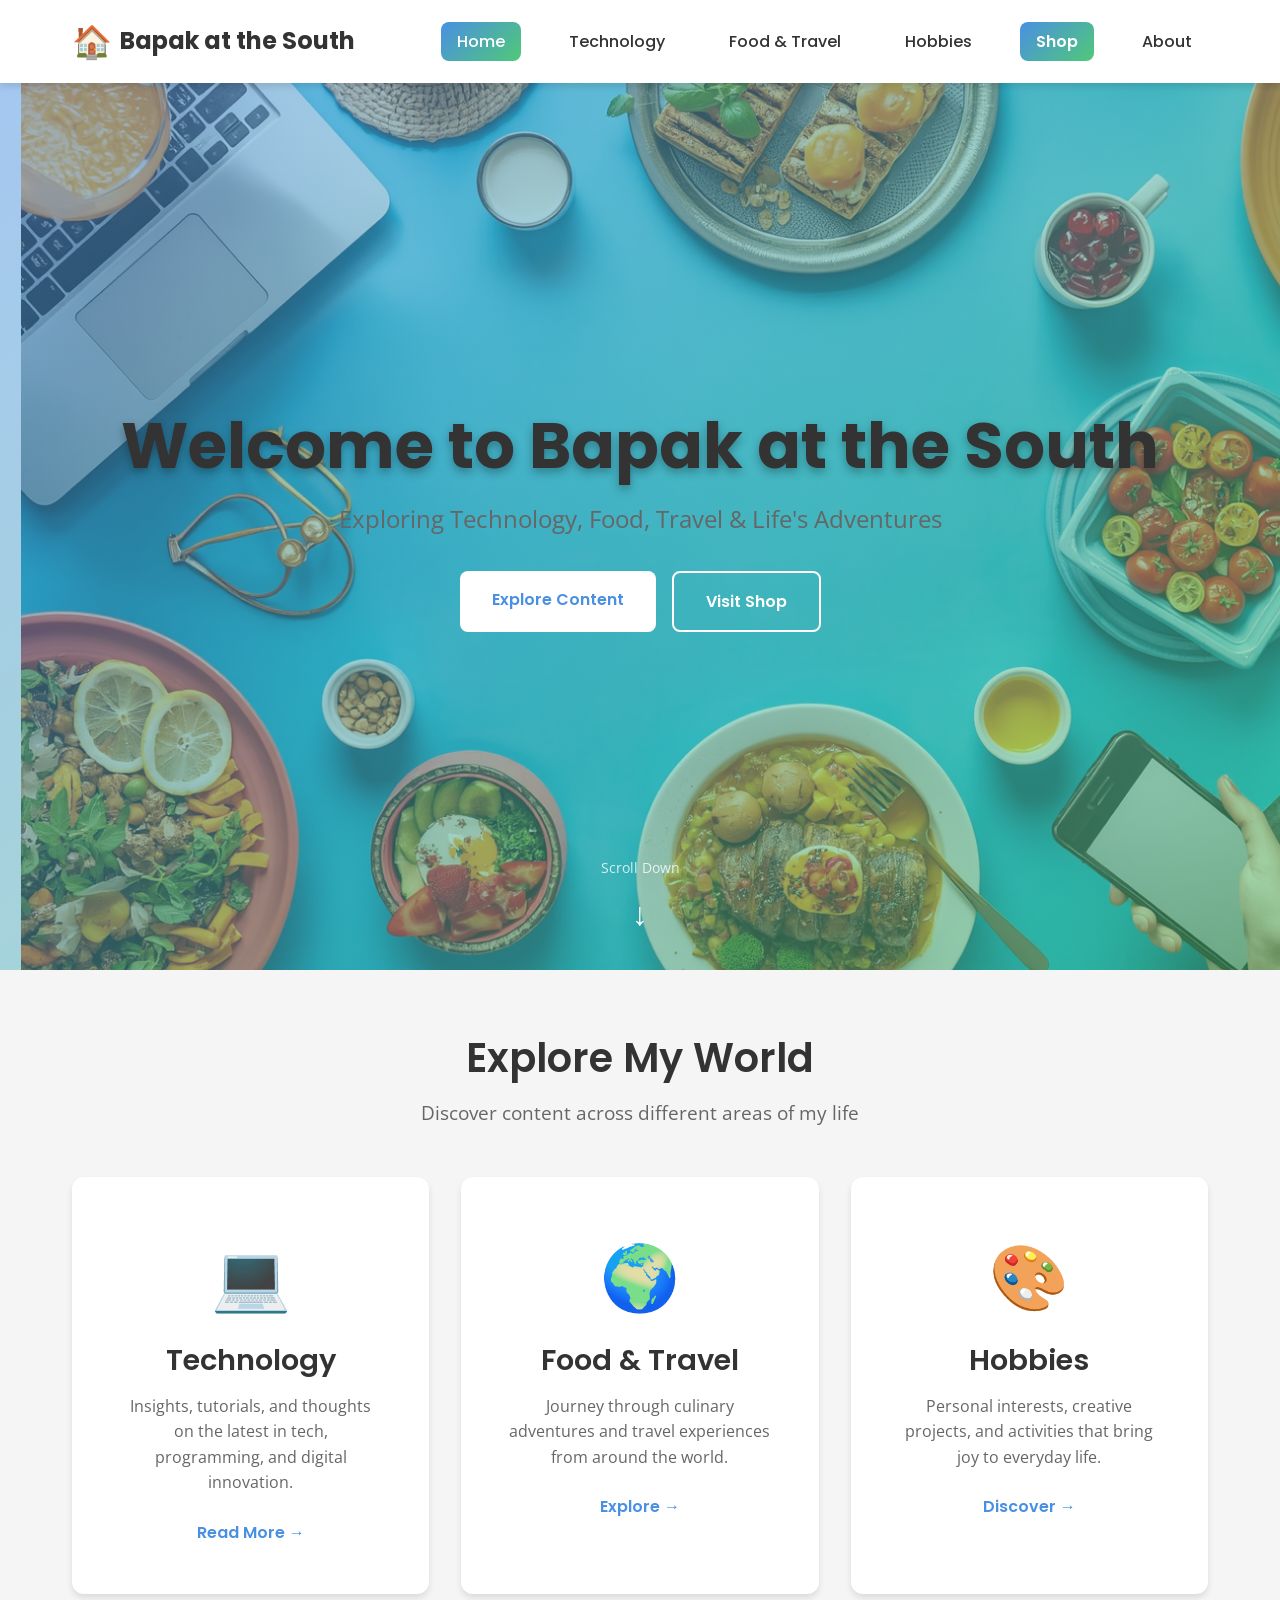
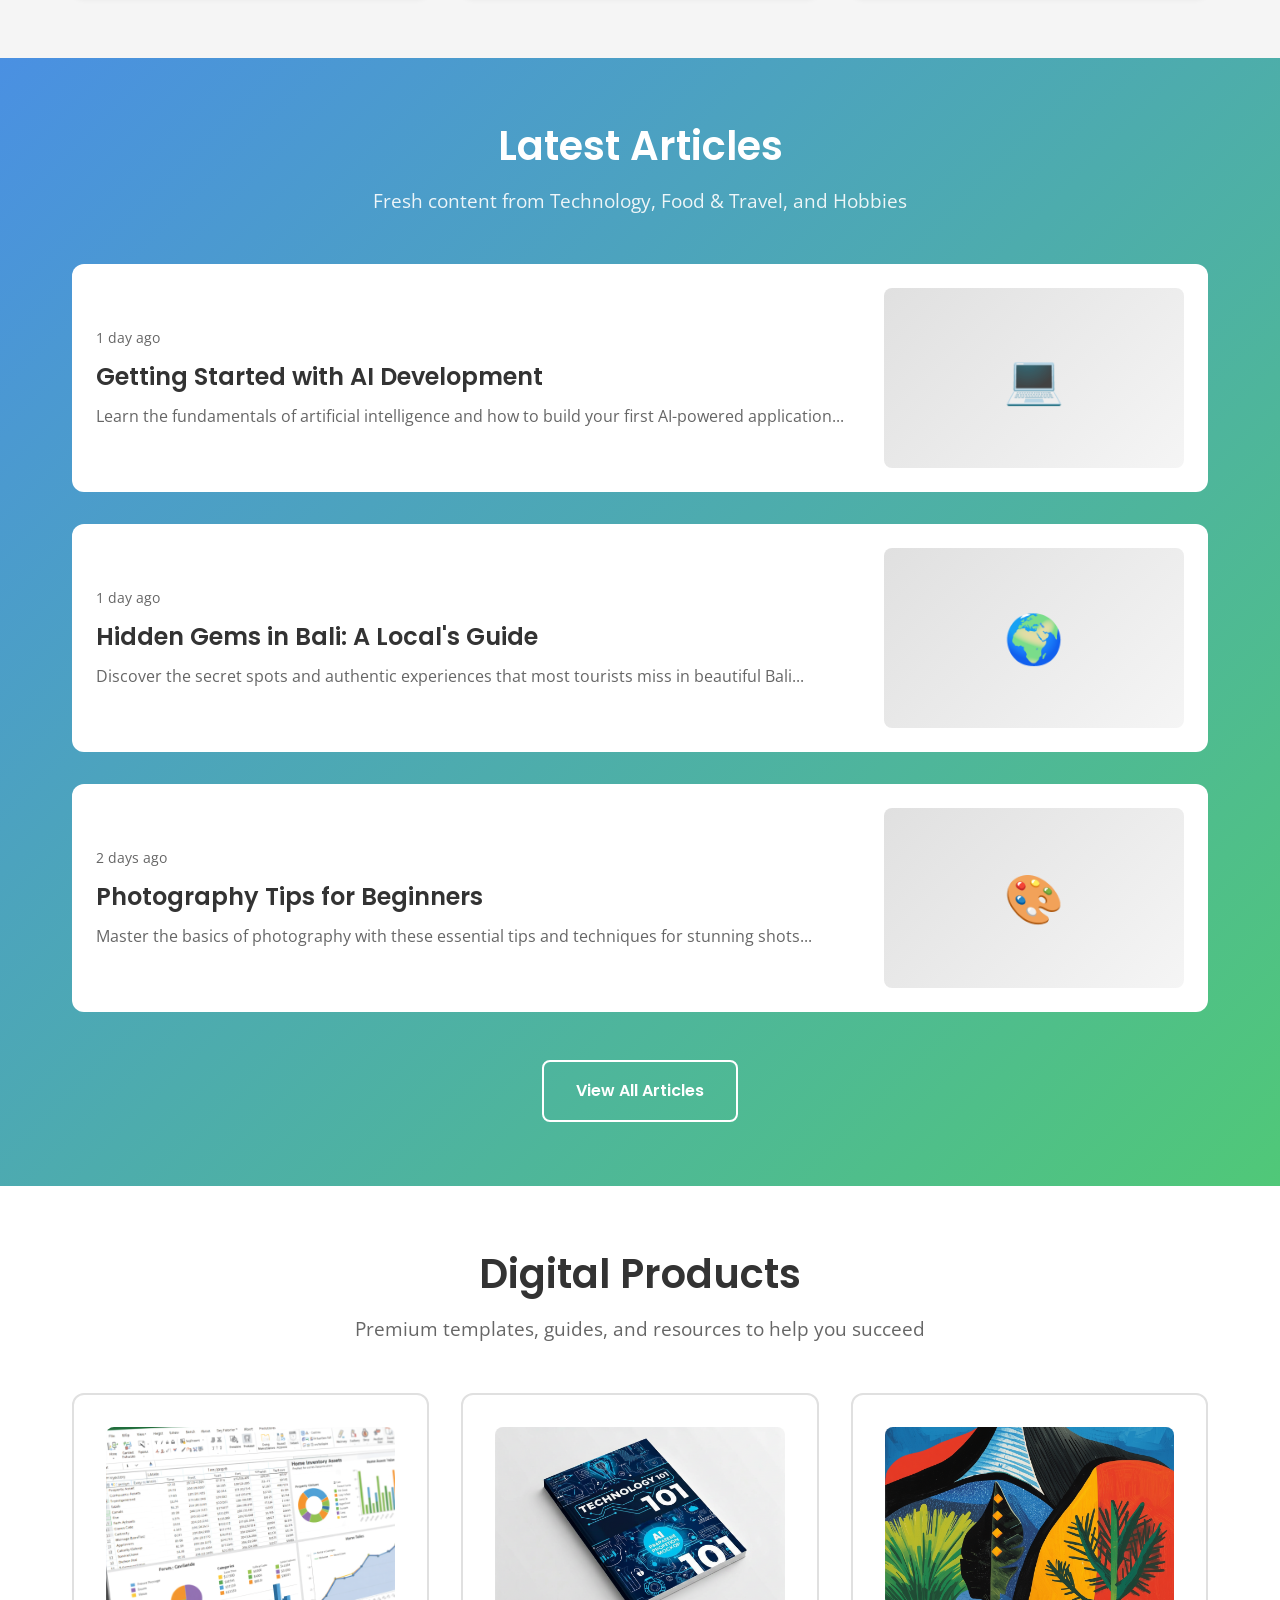
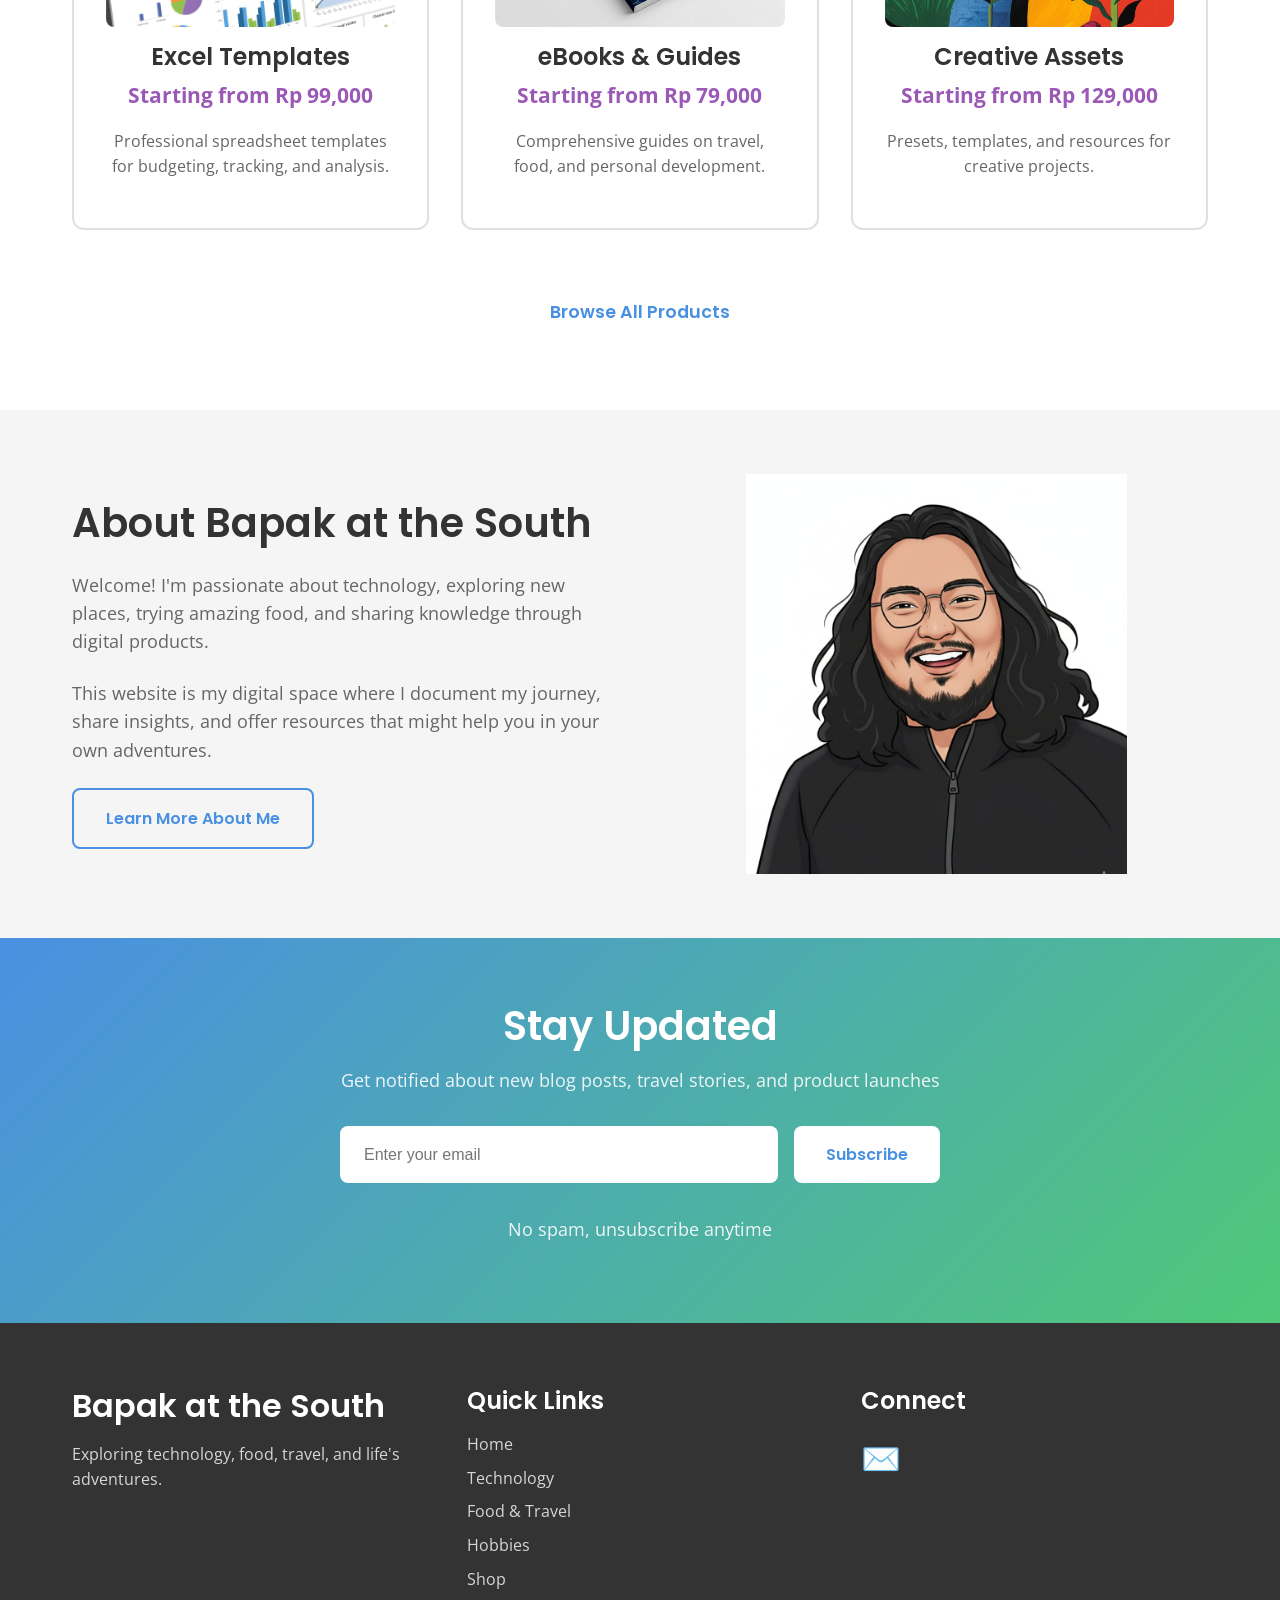
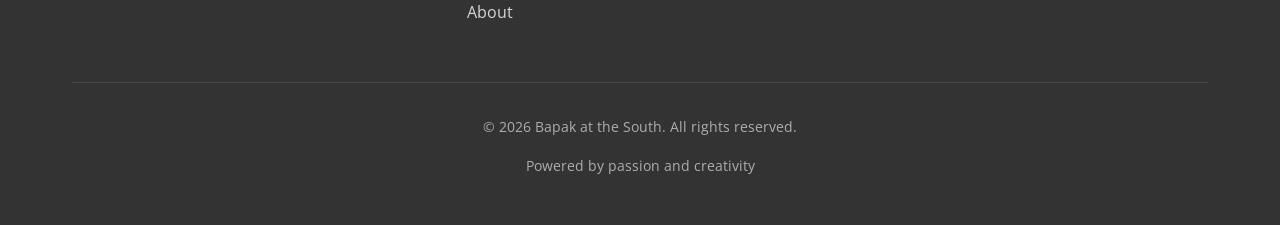
==== commit 63598d03: "Update index.html" ====
--- a/index.html
+++ b/index.html
@@ -274,14 +274,15 @@
                 </div>
                 
                 <div class="footer-section">
-                    <h4>Connect</h4>
-                    <div class="social-links">
-                        <a href="#" class="social-link" aria-label="Instagram">📷</a>
-                        <a href="#" class="social-link" aria-label="Twitter">🐦</a>
-                        <a href="#" class="social-link" aria-label="LinkedIn">💼</a>
-                        <a href="#" class="social-link" aria-label="Email">✉️</a>
-                    </div>
-                </div>
+    <h4>Connect</h4>
+    <div class="social-links">
+        <a href="mailto:dnpbelajarai@outlook.com?subject=Hello from Bapak at the South &body=Hi, I would like to get in touch with Bapak." 
+           class="social-link" 
+           aria-label="Email" 
+           style="font-size: 2rem;">✉️</a>
+    </div>
+</div>
+
             </div>
             
             <div class="footer-bottom">
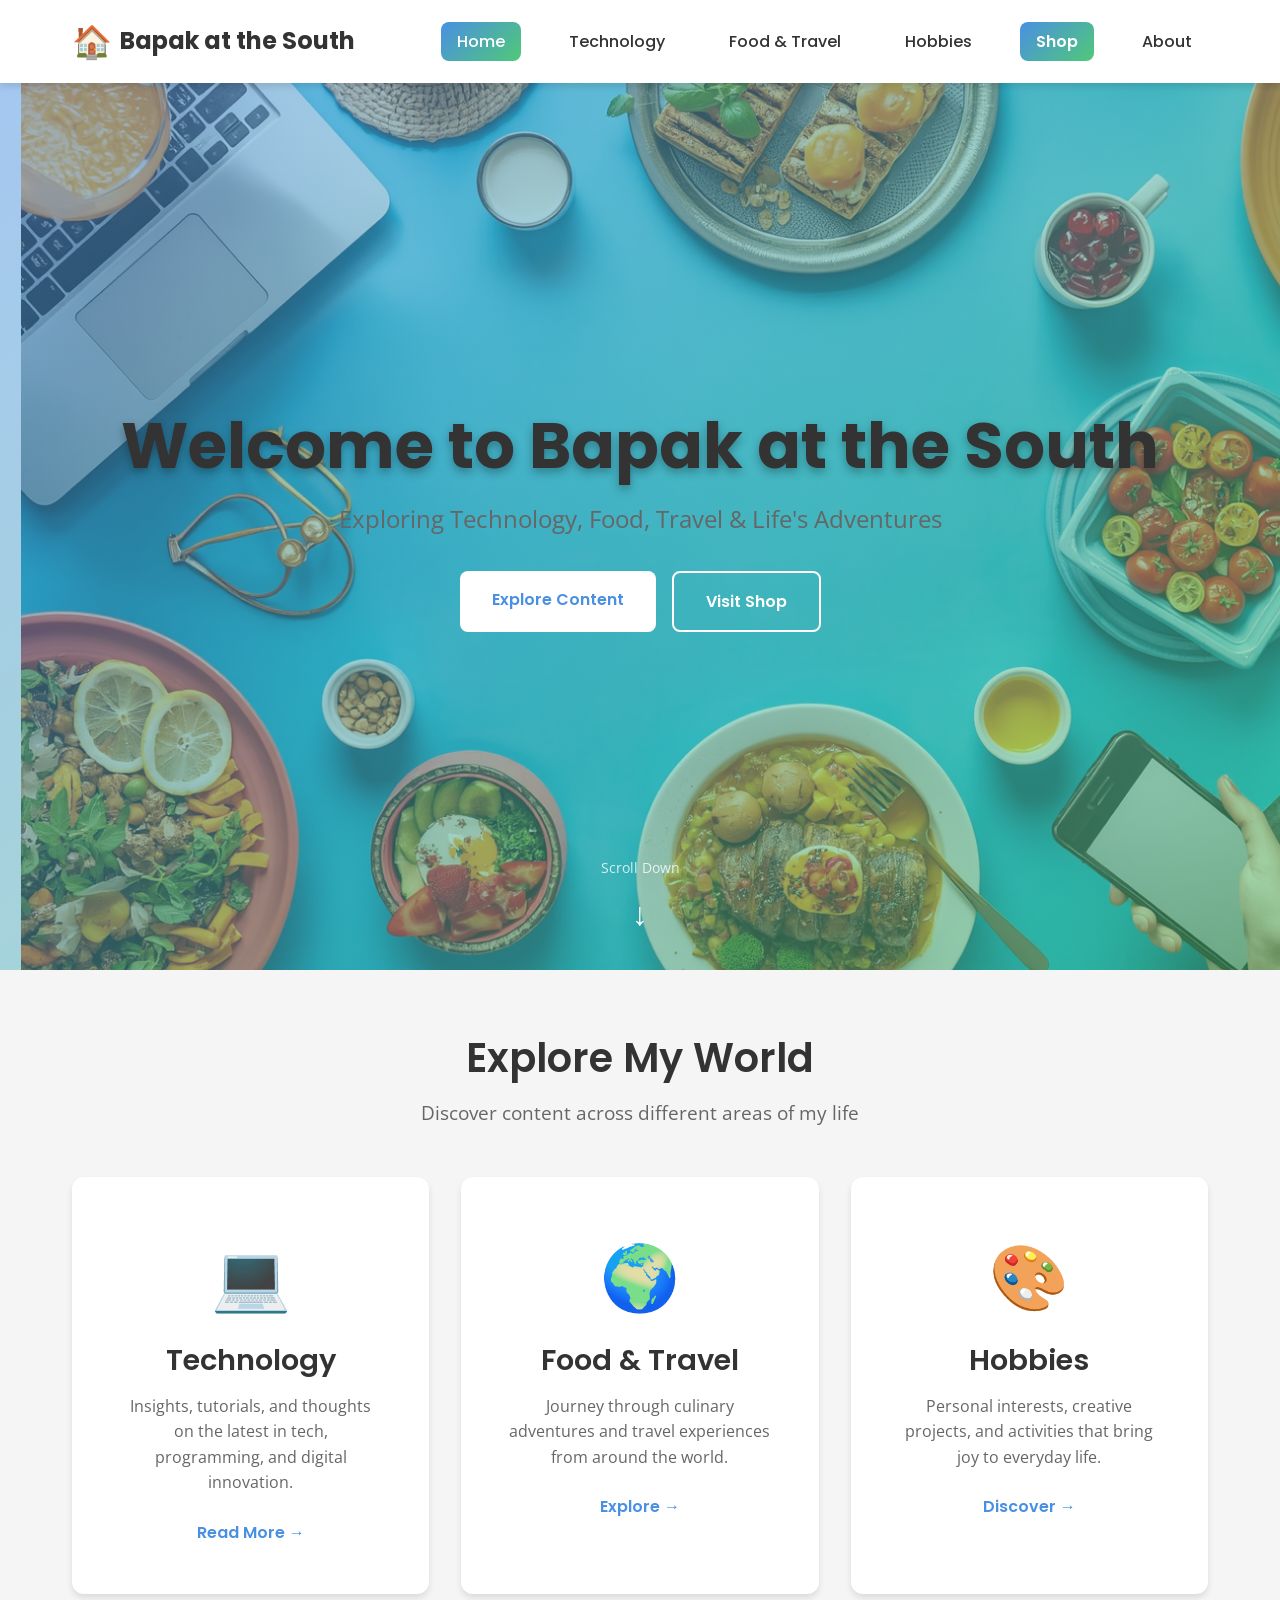
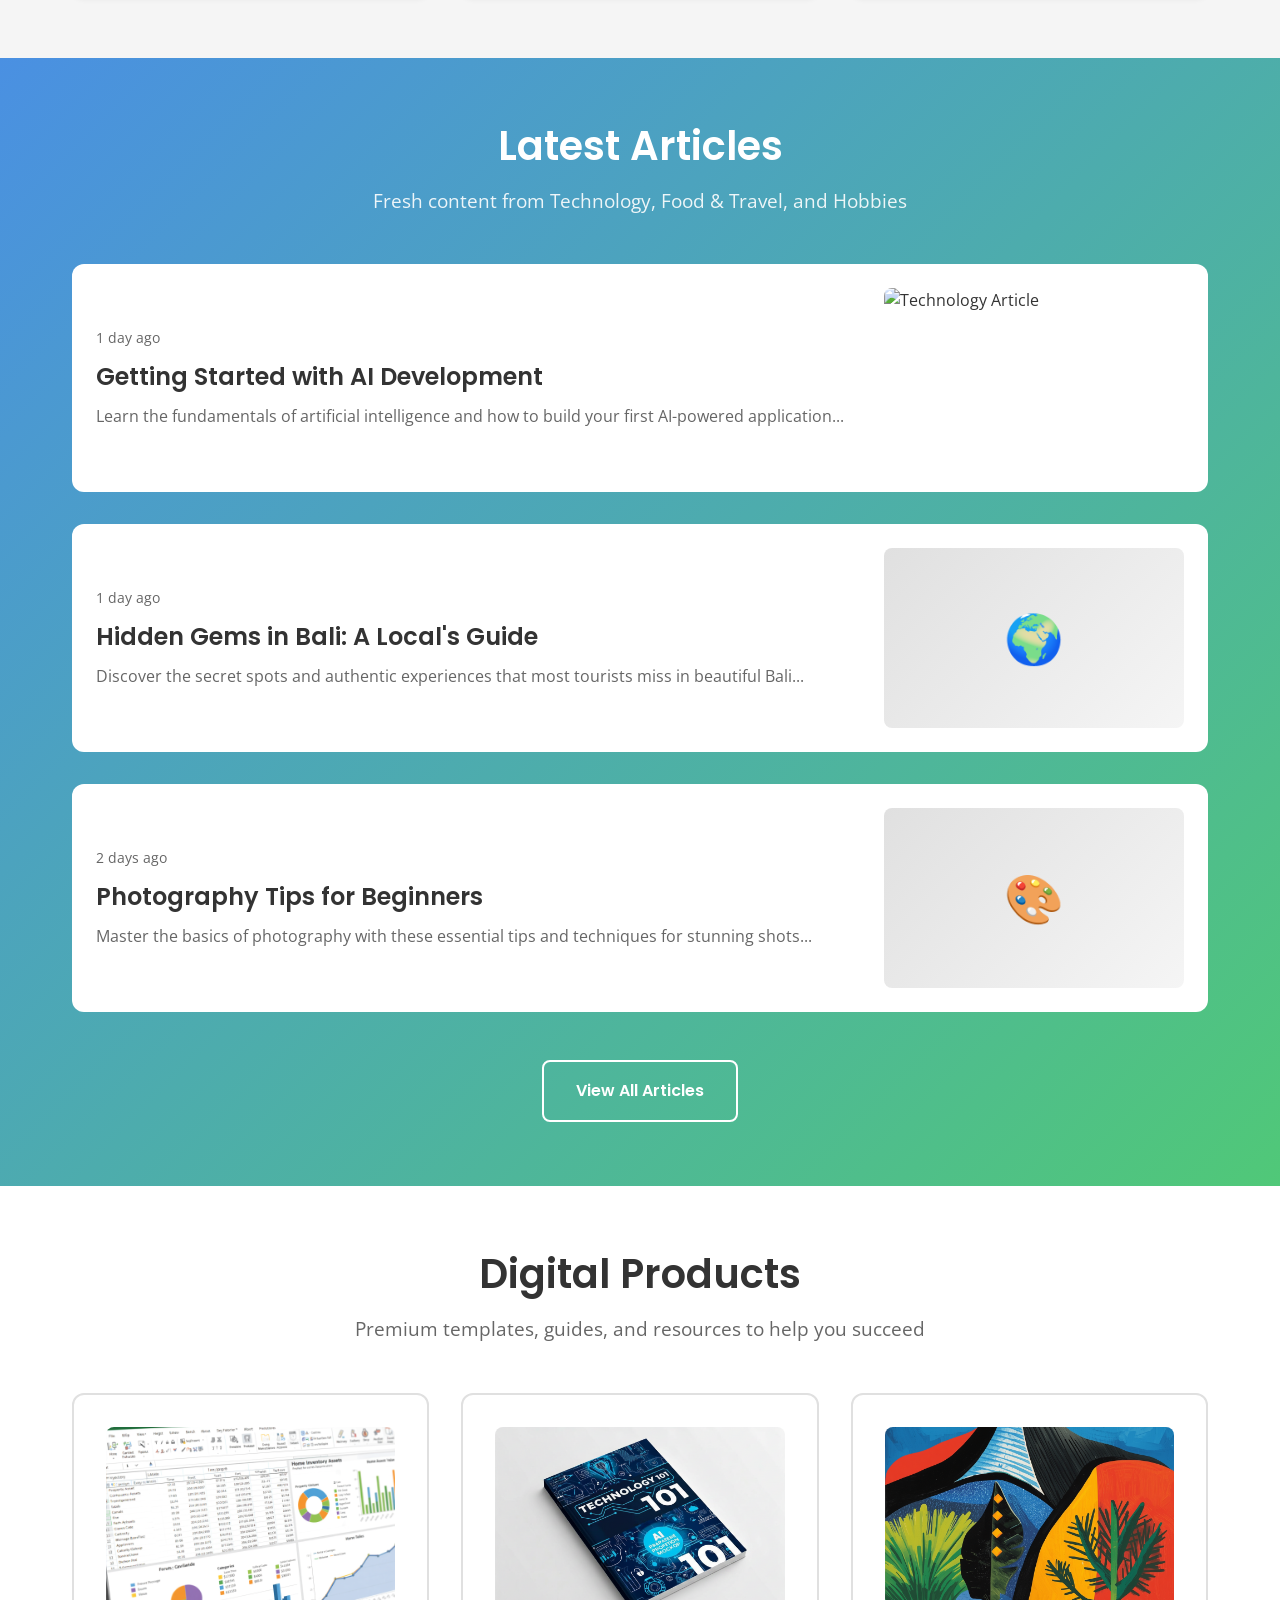
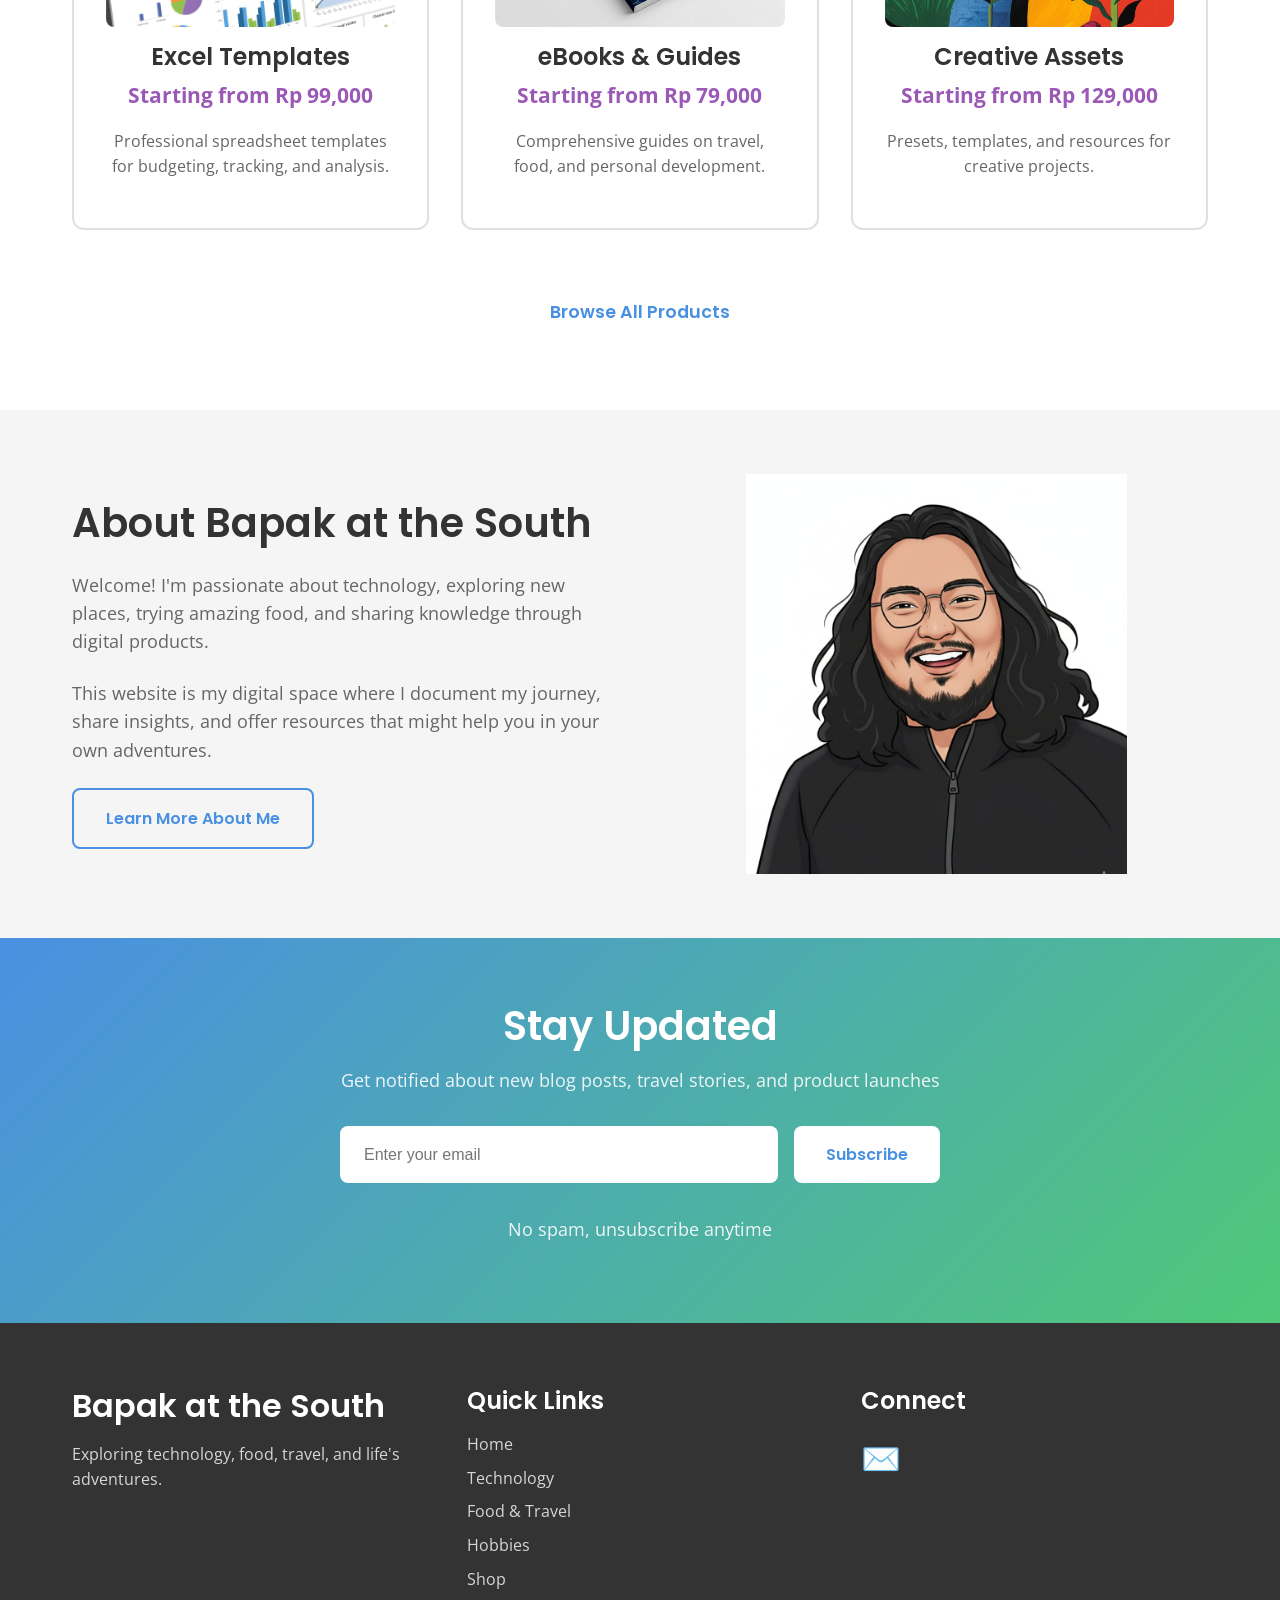
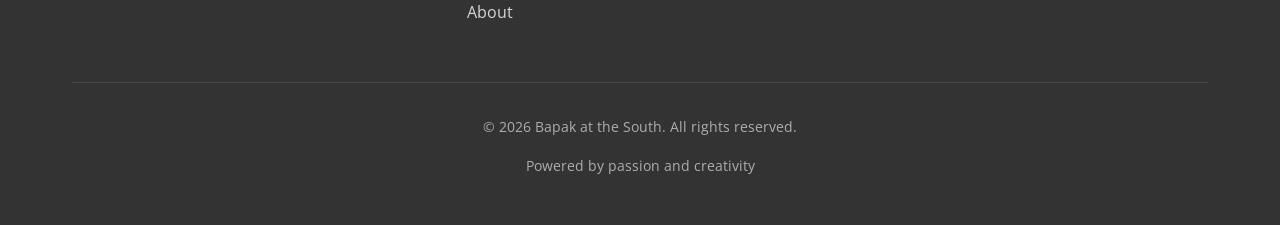
==== commit 6509db90: "Update index.html" ====
--- a/index.html
+++ b/index.html
@@ -131,9 +131,11 @@
                         <p style="color: #666; line-height: 1.6; margin-bottom: 0;">Learn the fundamentals of artificial intelligence and how to build your first AI-powered application...</p>
                     </div>
                     <div class="article-image-right" style="width: 300px; height: 180px; flex-shrink: 0;">
-                        <img src="images/article-tech-placeholder.jpg" alt="Technology Article" style="width: 100%; height: 100%; object-fit: cover; border-radius: 8px;" onerror="this.style.display='none'; this.nextElementSibling.style.display='flex';">
-                        <div style="display: none; width: 100%; height: 100%; background: linear-gradient(135deg, #e0e0e0 0%, #f5f5f5 100%); border-radius: 8px; align-items: center; justify-content: center; font-size: 3rem;">💻</div>
-                    </div>
+    <img src="images/Article-bali.png" 
+         alt="Technology Article" 
+         style="width: 100%; height: 100%; object-fit: cover; border-radius: 8px;">
+    <div style="display: none; ... font-size: 3rem;">💻</div>
+</div>
                 </article>
                 
                 <!-- Article 2 - Food & Travel -->
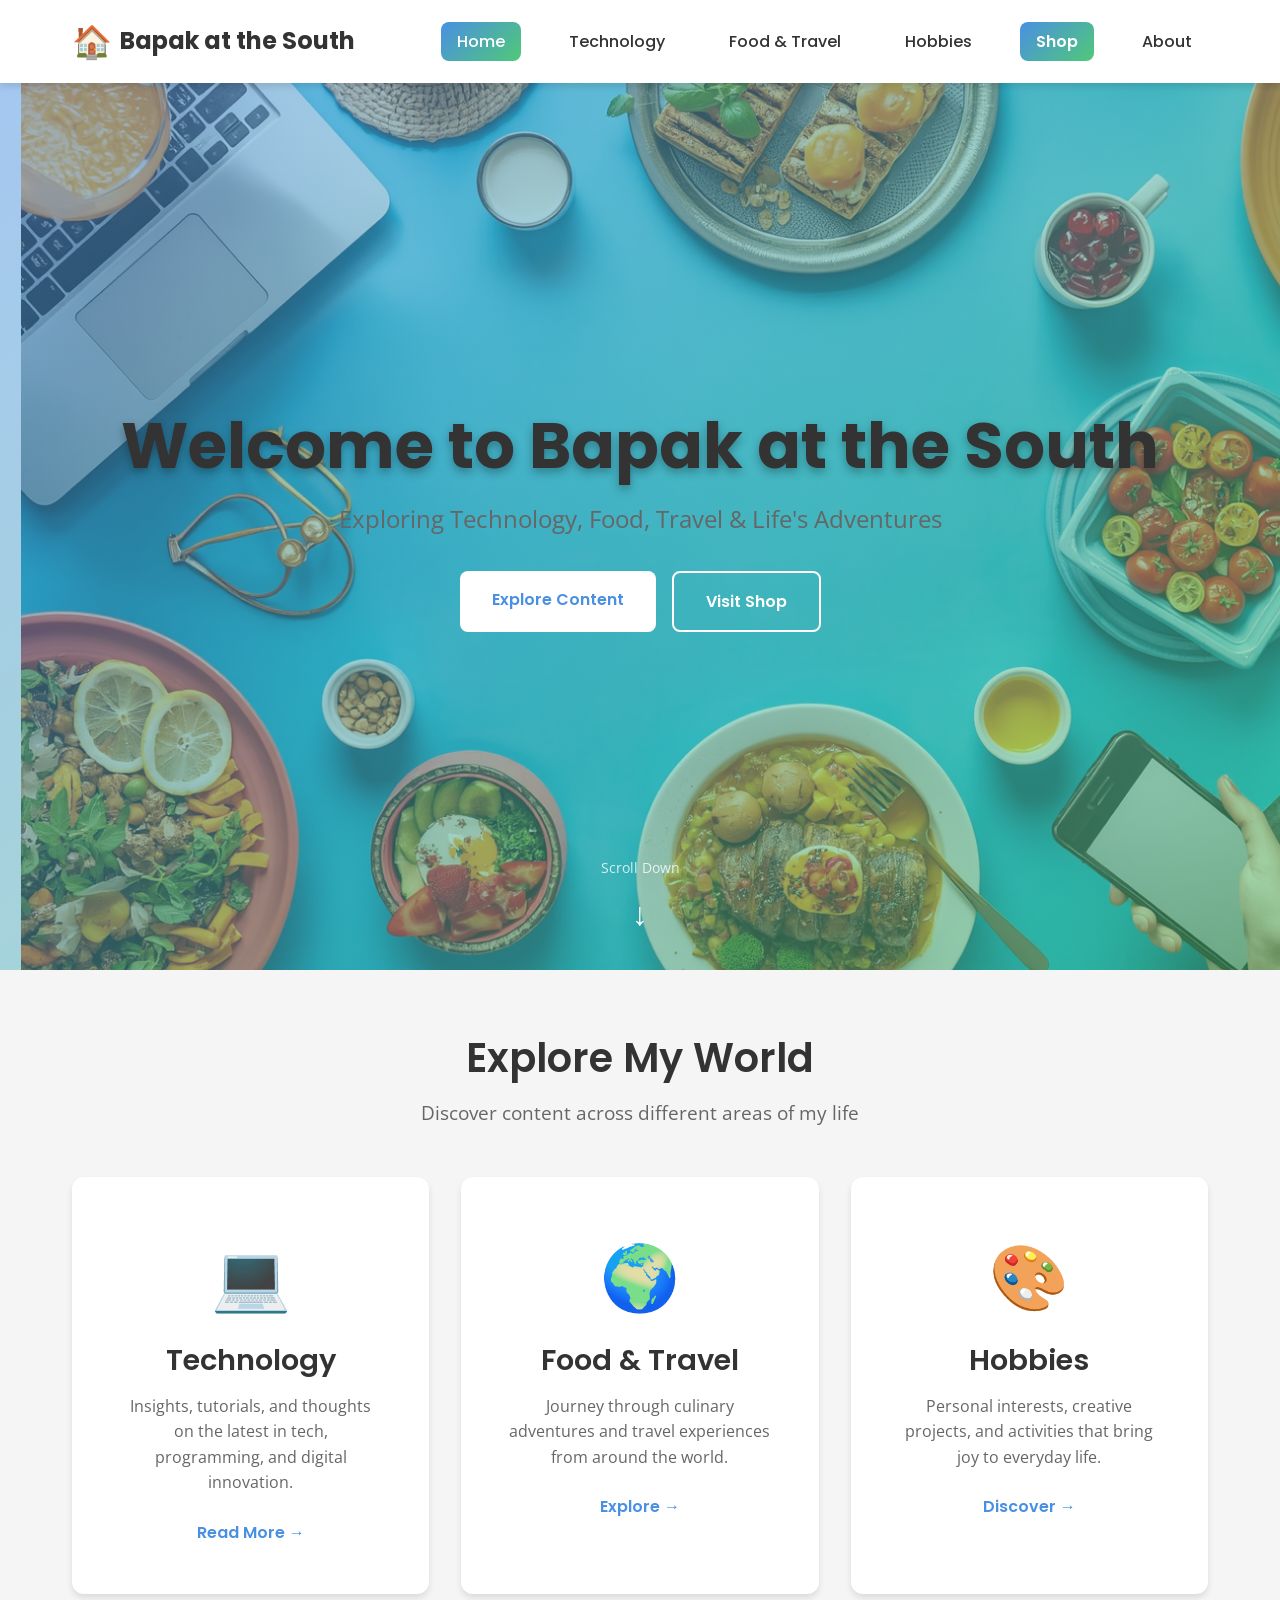
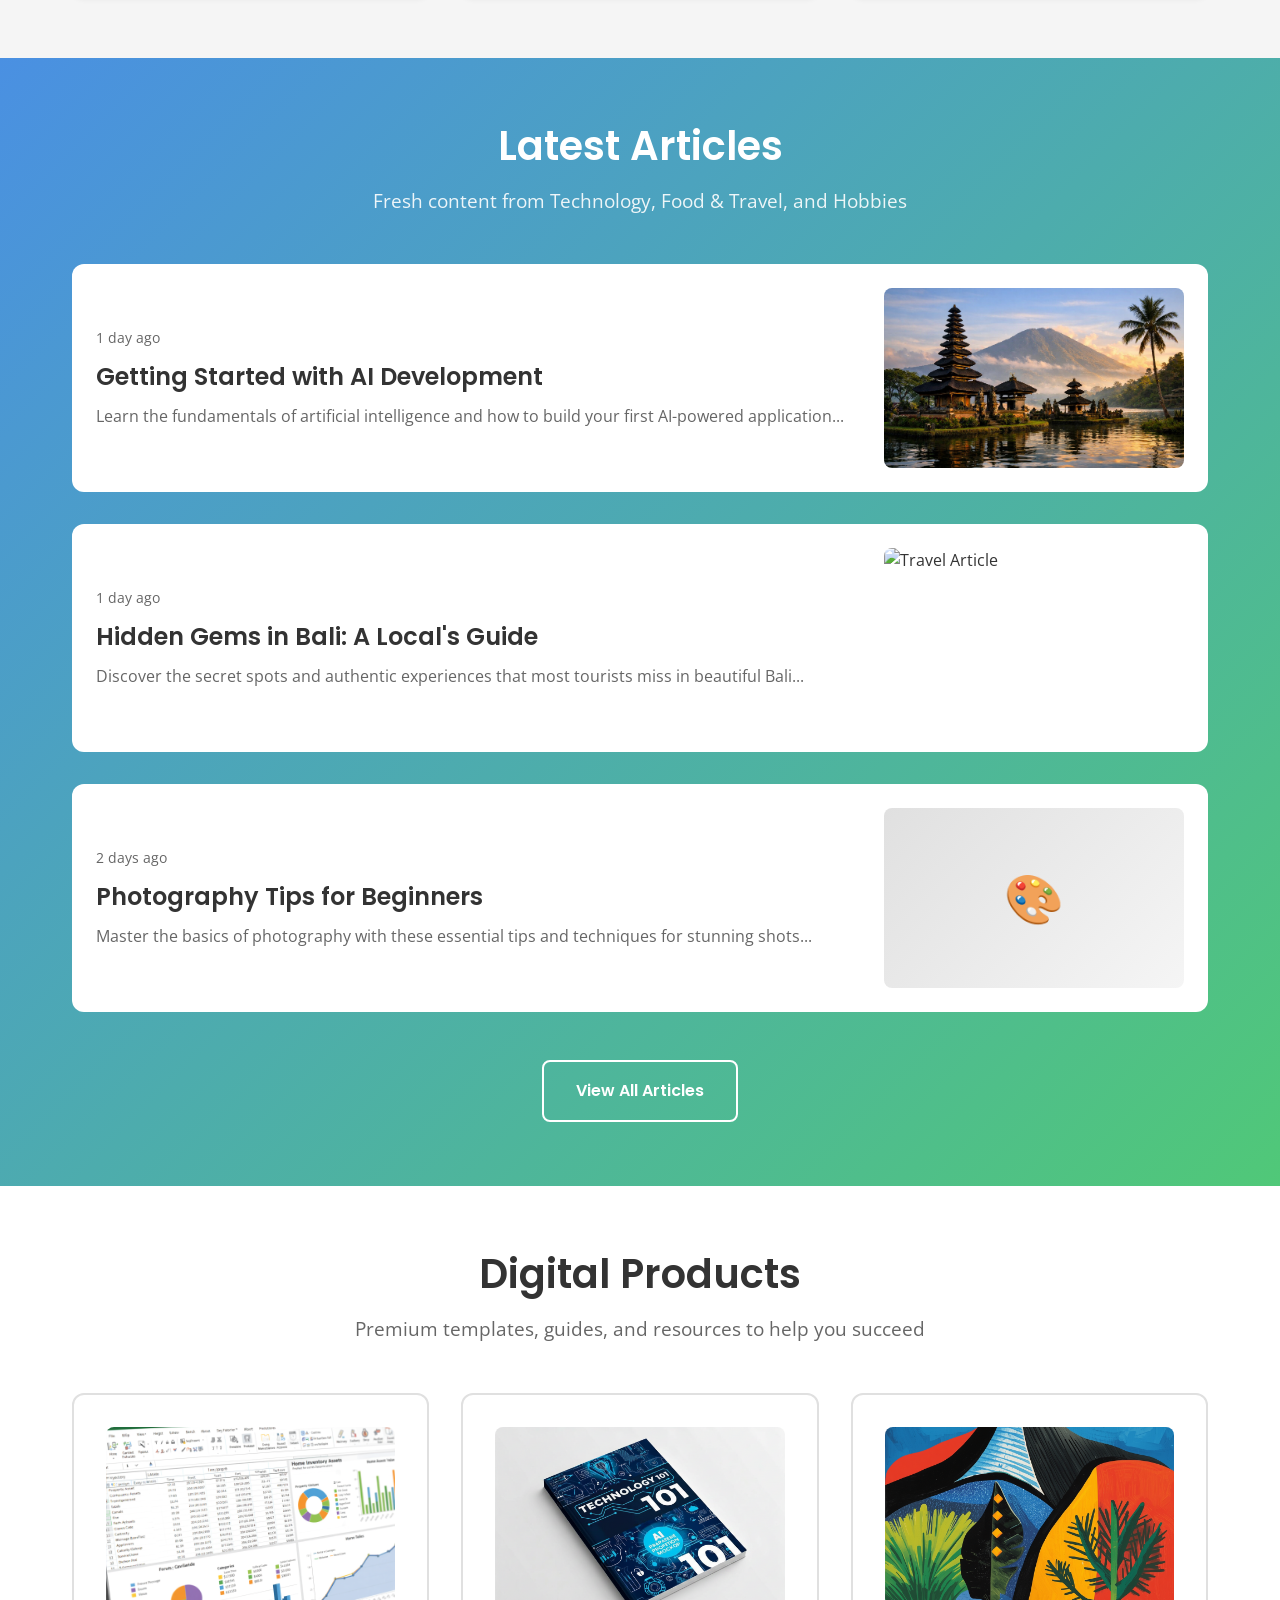
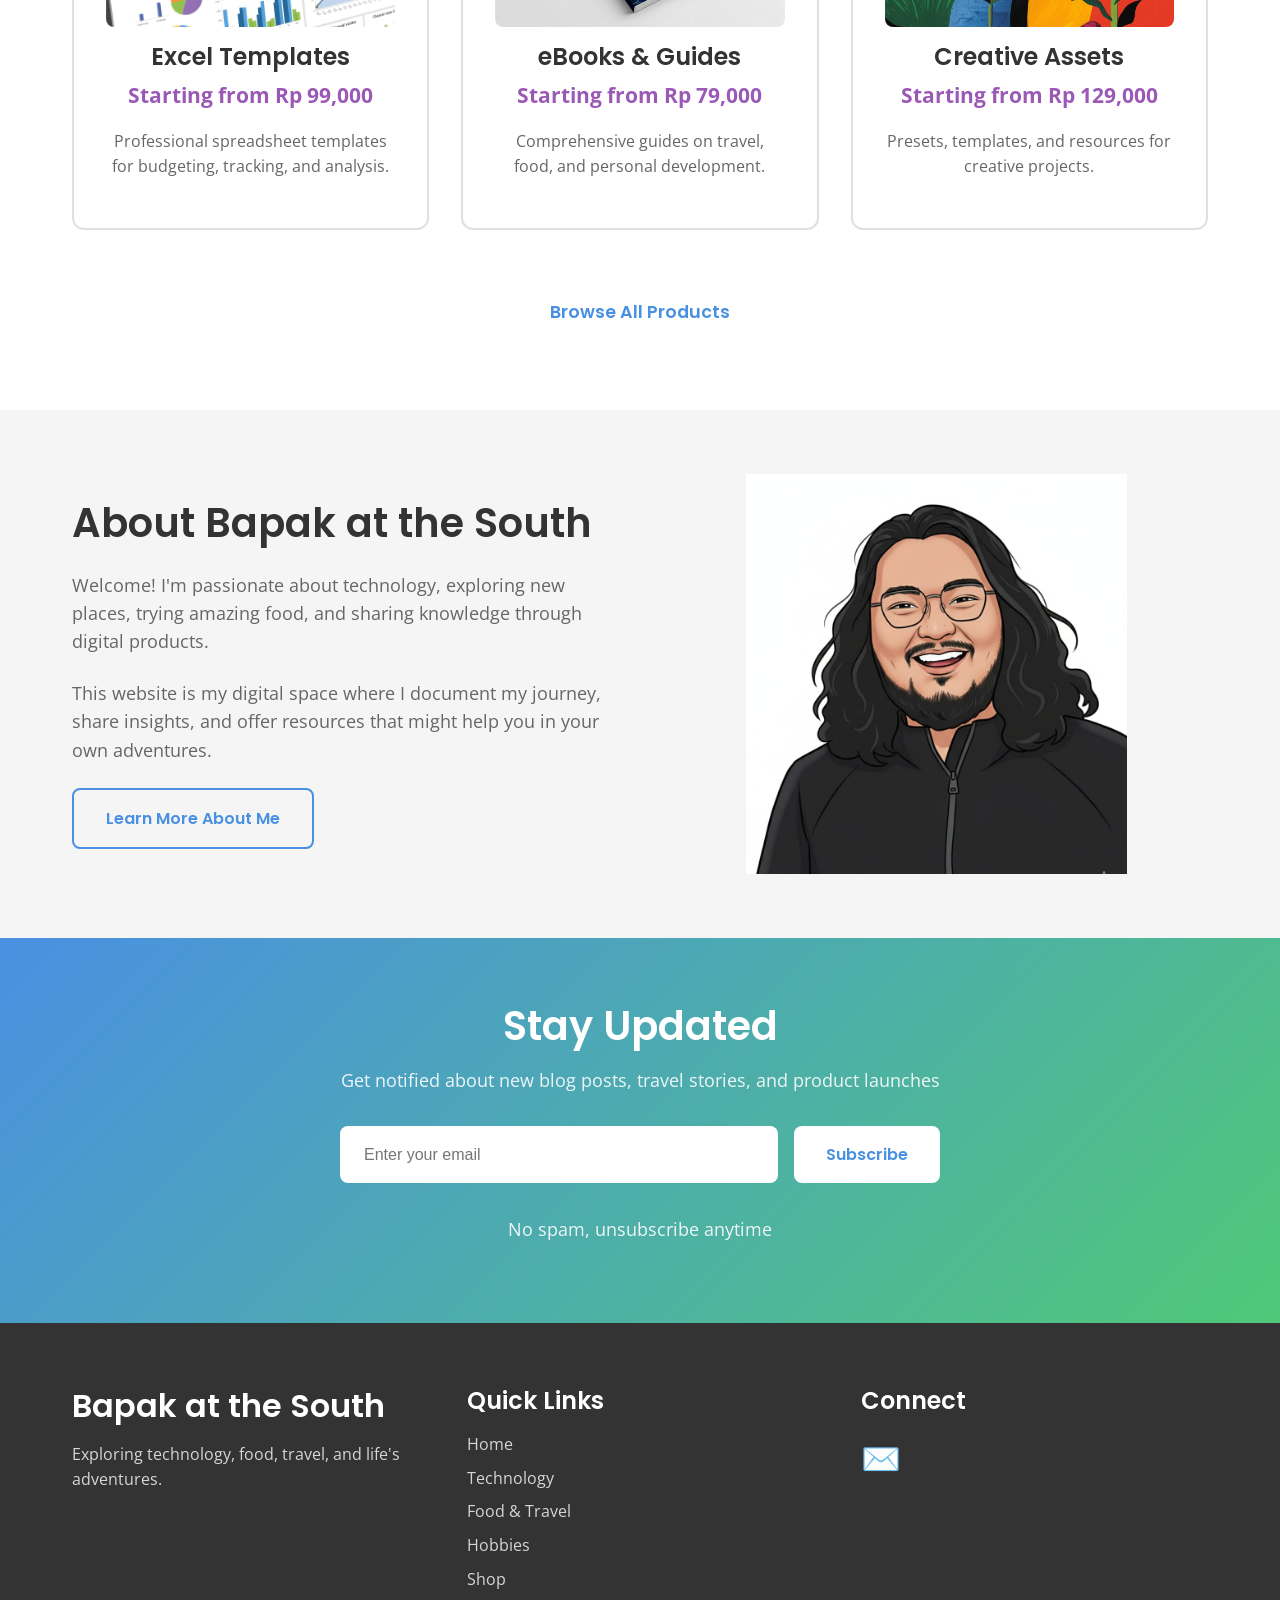
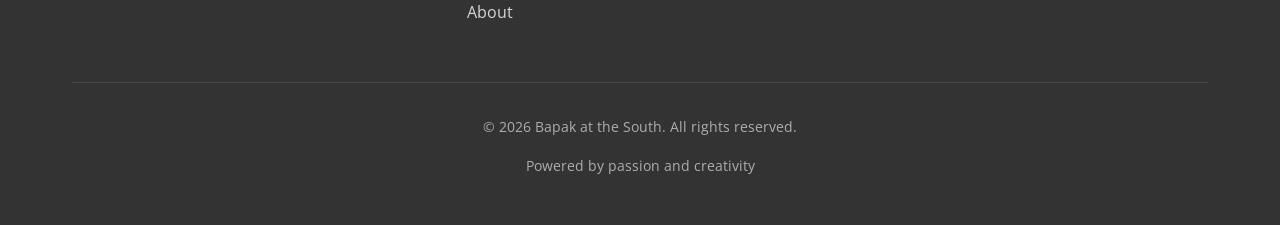
==== commit 0ab1900d: "Update index.html" ====
--- a/index.html
+++ b/index.html
@@ -150,9 +150,11 @@
                         <p style="color: #666; line-height: 1.6; margin-bottom: 0;">Discover the secret spots and authentic experiences that most tourists miss in beautiful Bali...</p>
                     </div>
                     <div class="article-image-right" style="width: 300px; height: 180px; flex-shrink: 0;">
-                        <img src="images/article-travel-placeholder.jpg" alt="Travel Article" style="width: 100%; height: 100%; object-fit: cover; border-radius: 8px;" onerror="this.style.display='none'; this.nextElementSibling.style.display='flex';">
-                        <div style="display: none; width: 100%; height: 100%; background: linear-gradient(135deg, #e0e0e0 0%, #f5f5f5 100%); border-radius: 8px; align-items: center; justify-content: center; font-size: 3rem;">🌍</div>
-                    </div>
+    <img src="images/Article-photography.png" 
+         alt="Travel Article" 
+         style="width: 100%; height: 100%; object-fit: cover; border-radius: 8px;">
+    <div style="display: none; ... font-size: 3rem;">🌍</div>
+</div>
                 </article>
                 
                 <!-- Article 3 - Hobbies -->
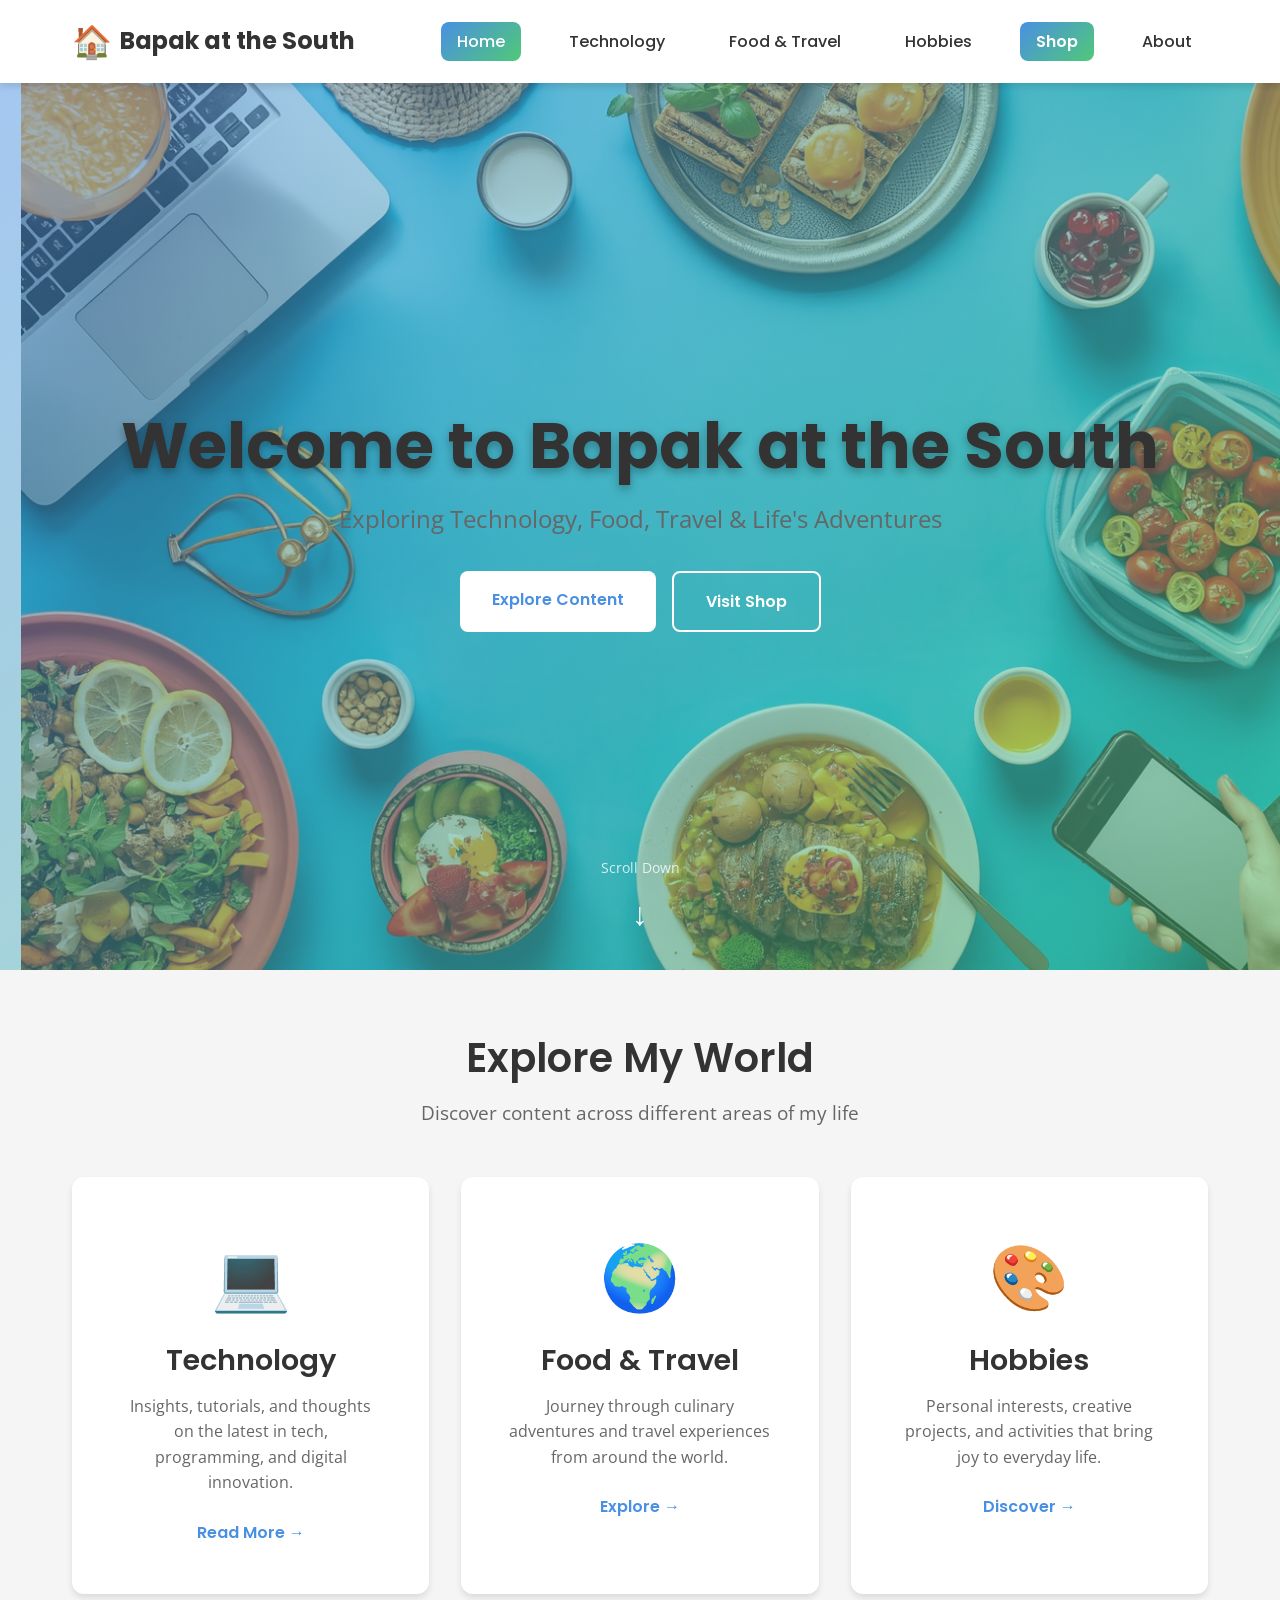
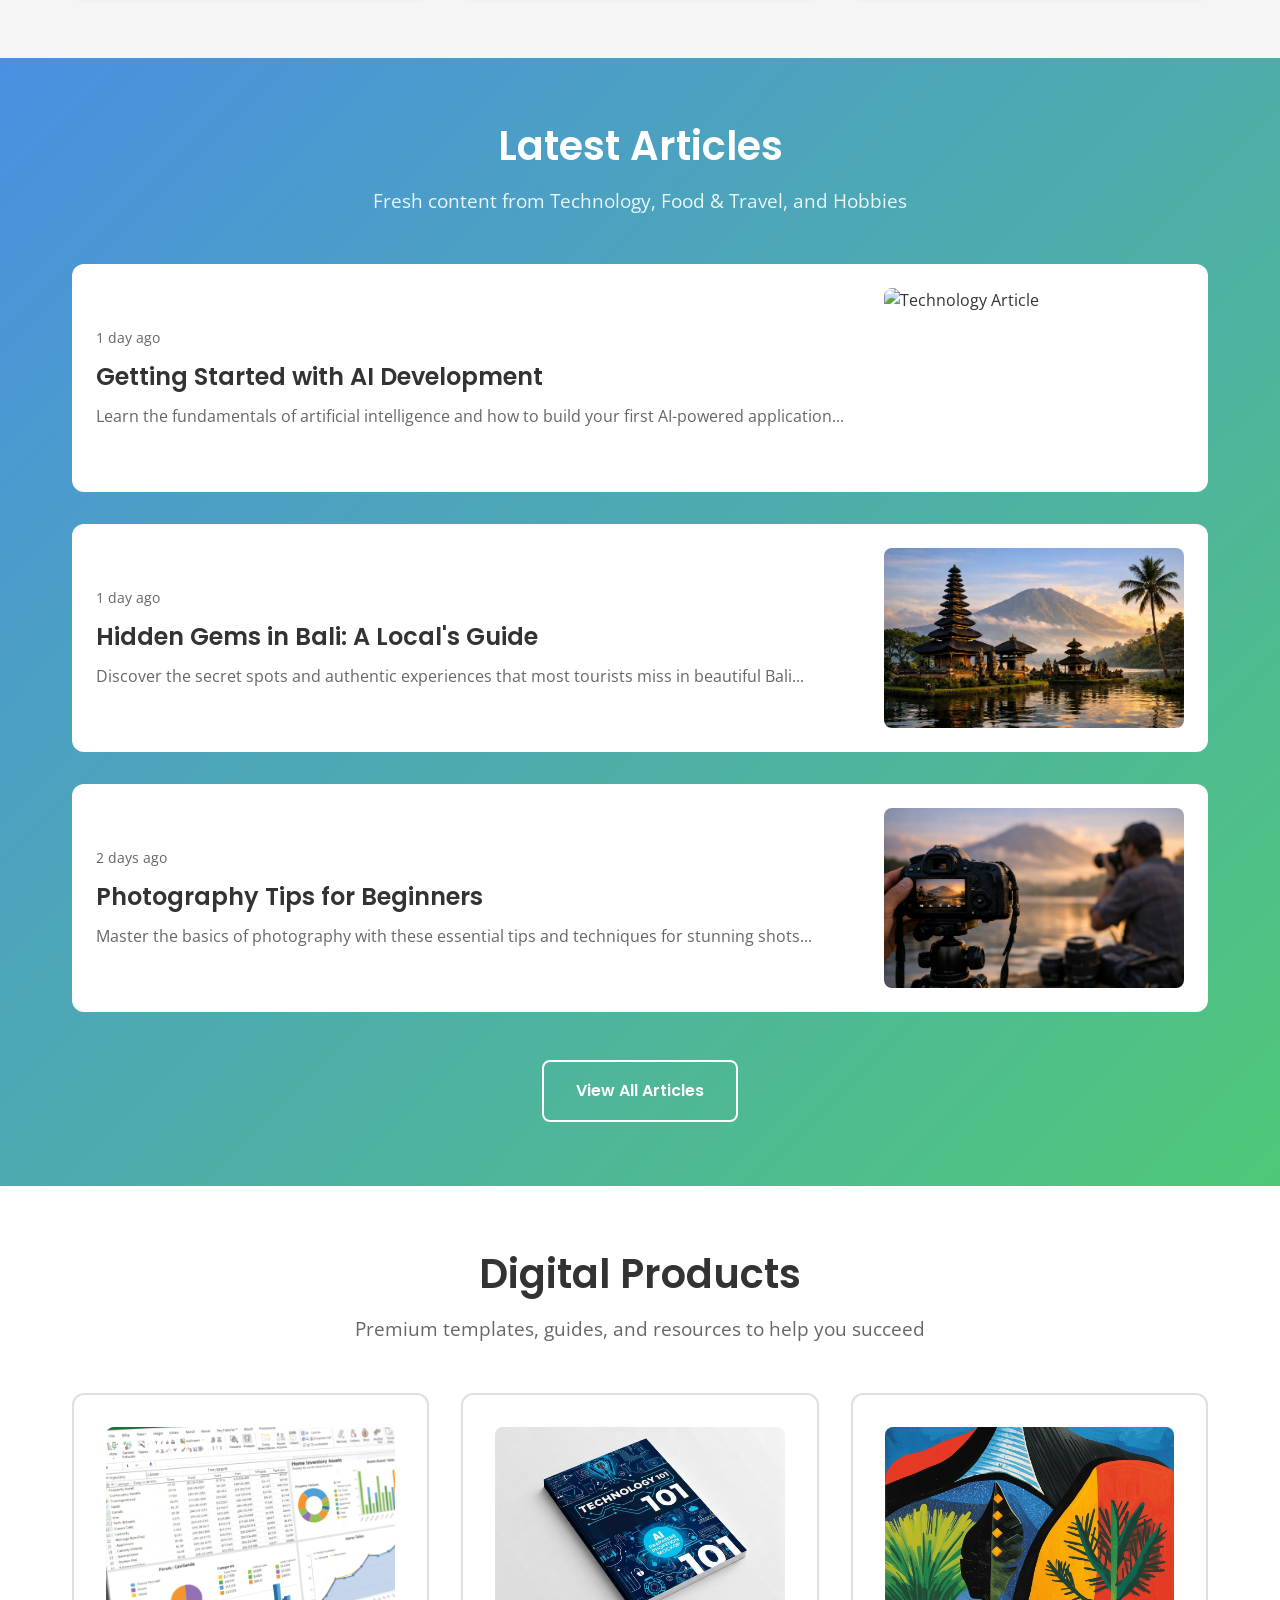
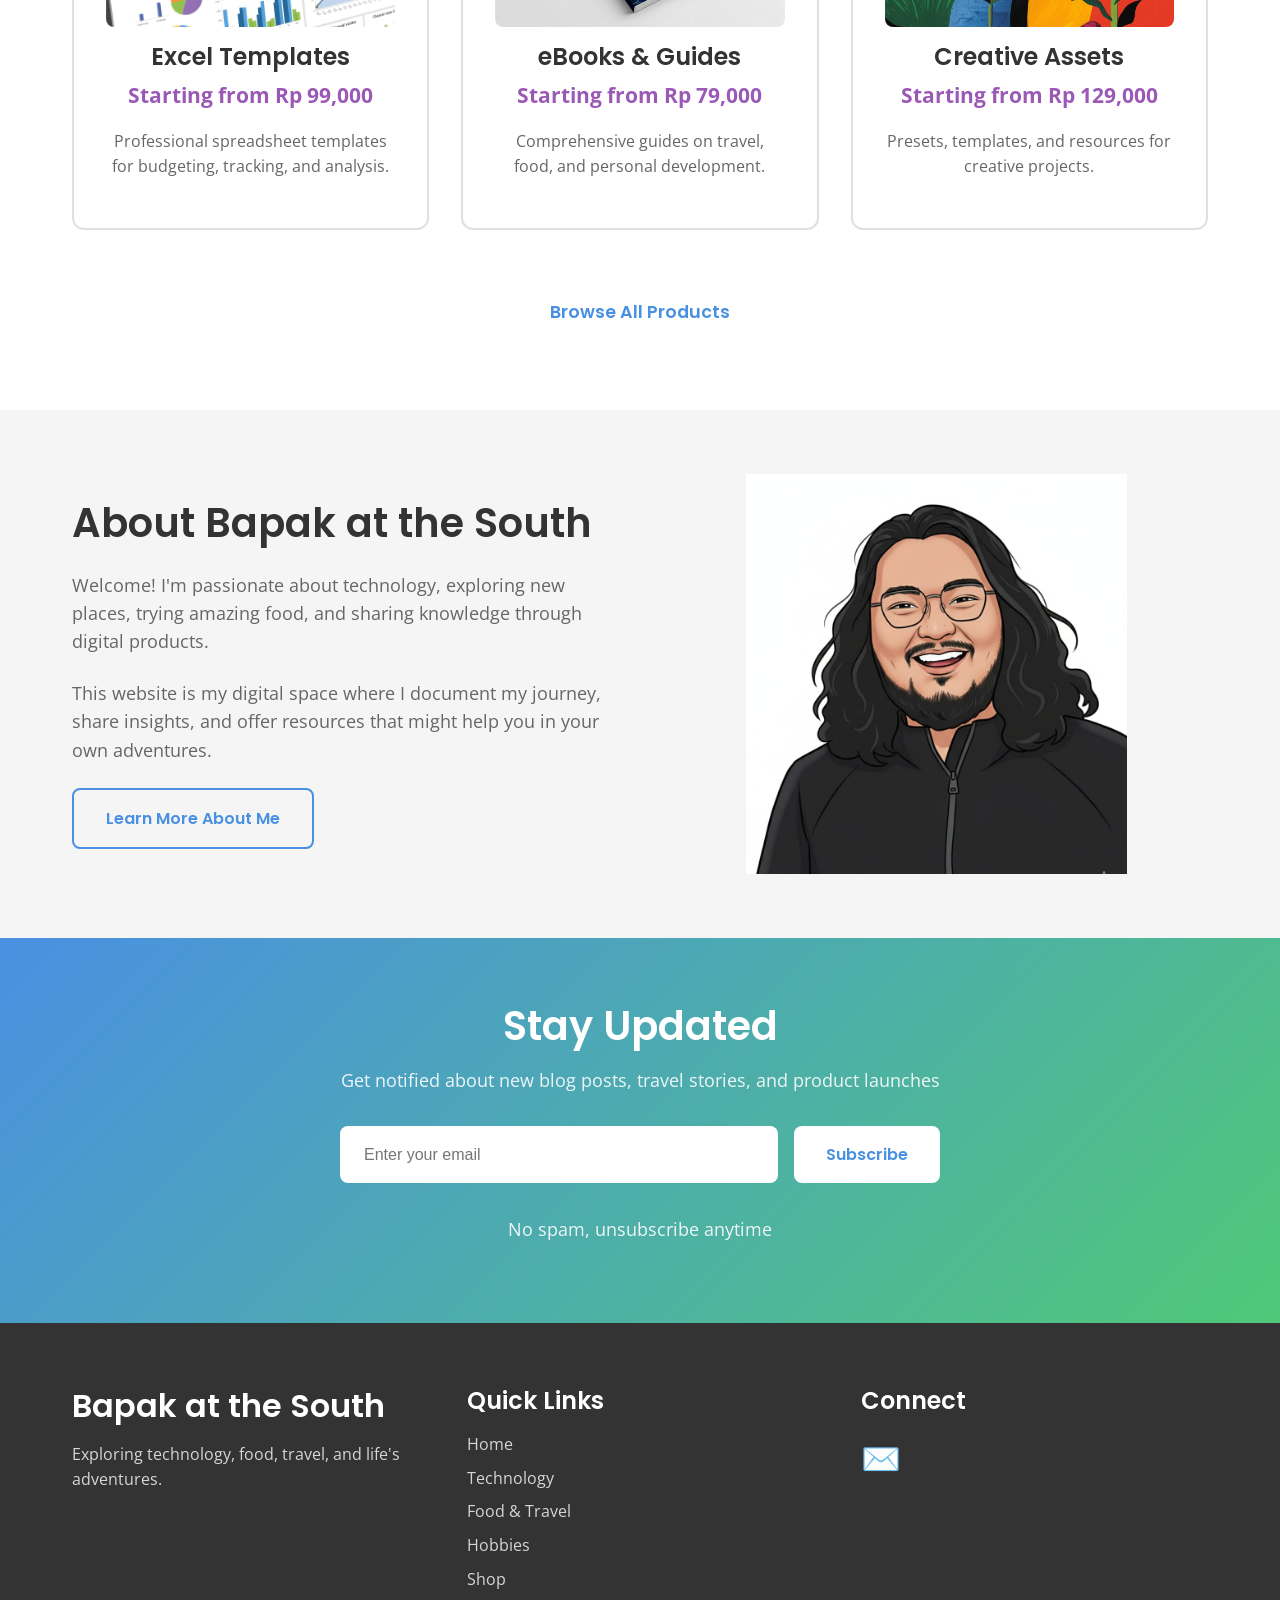
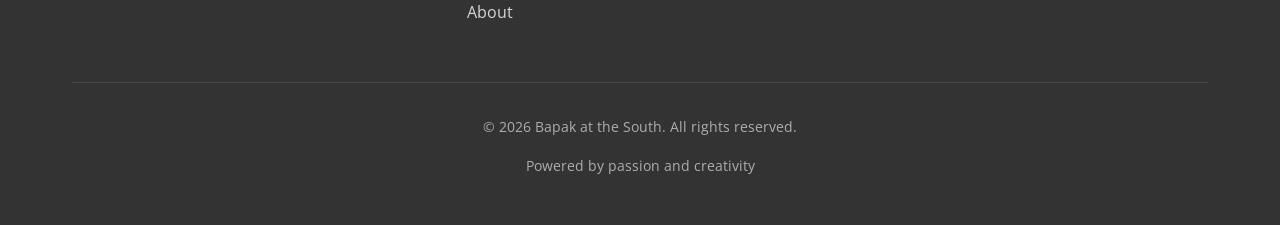
==== commit 1ec24996: "Update index.html" ====
--- a/index.html
+++ b/index.html
@@ -131,7 +131,7 @@
                         <p style="color: #666; line-height: 1.6; margin-bottom: 0;">Learn the fundamentals of artificial intelligence and how to build your first AI-powered application...</p>
                     </div>
                     <div class="article-image-right" style="width: 300px; height: 180px; flex-shrink: 0;">
-    <img src="images/Article-bali.png" 
+    <img src="images/Article-ai.png" 
          alt="Technology Article" 
          style="width: 100%; height: 100%; object-fit: cover; border-radius: 8px;">
     <div style="display: none; ... font-size: 3rem;">💻</div>
@@ -150,7 +150,7 @@
                         <p style="color: #666; line-height: 1.6; margin-bottom: 0;">Discover the secret spots and authentic experiences that most tourists miss in beautiful Bali...</p>
                     </div>
                     <div class="article-image-right" style="width: 300px; height: 180px; flex-shrink: 0;">
-    <img src="images/Article-photography.png" 
+    <img src="images/Article-bali.png" 
          alt="Travel Article" 
          style="width: 100%; height: 100%; object-fit: cover; border-radius: 8px;">
     <div style="display: none; ... font-size: 3rem;">🌍</div>
@@ -168,10 +168,12 @@
                         </h3>
                         <p style="color: #666; line-height: 1.6; margin-bottom: 0;">Master the basics of photography with these essential tips and techniques for stunning shots...</p>
                     </div>
-                    <div class="article-image-right" style="width: 300px; height: 180px; flex-shrink: 0;">
-                        <img src="images/article-hobby-placeholder.jpg" alt="Hobby Article" style="width: 100%; height: 100%; object-fit: cover; border-radius: 8px;" onerror="this.style.display='none'; this.nextElementSibling.style.display='flex';">
-                        <div style="display: none; width: 100%; height: 100%; background: linear-gradient(135deg, #e0e0e0 0%, #f5f5f5 100%); border-radius: 8px; align-items: center; justify-content: center; font-size: 3rem;">🎨</div>
-                    </div>
+                   <div class="article-image-right" style="width: 300px; height: 180px; flex-shrink: 0;">
+    <img src="images/Article-photography.png" 
+         alt="Hobby Article" 
+         style="width: 100%; height: 100%; object-fit: cover; border-radius: 8px;">
+    <div style="display: none; ... font-size: 3rem;">🎨</div>
+</div>
                 </article>
             </div>
             
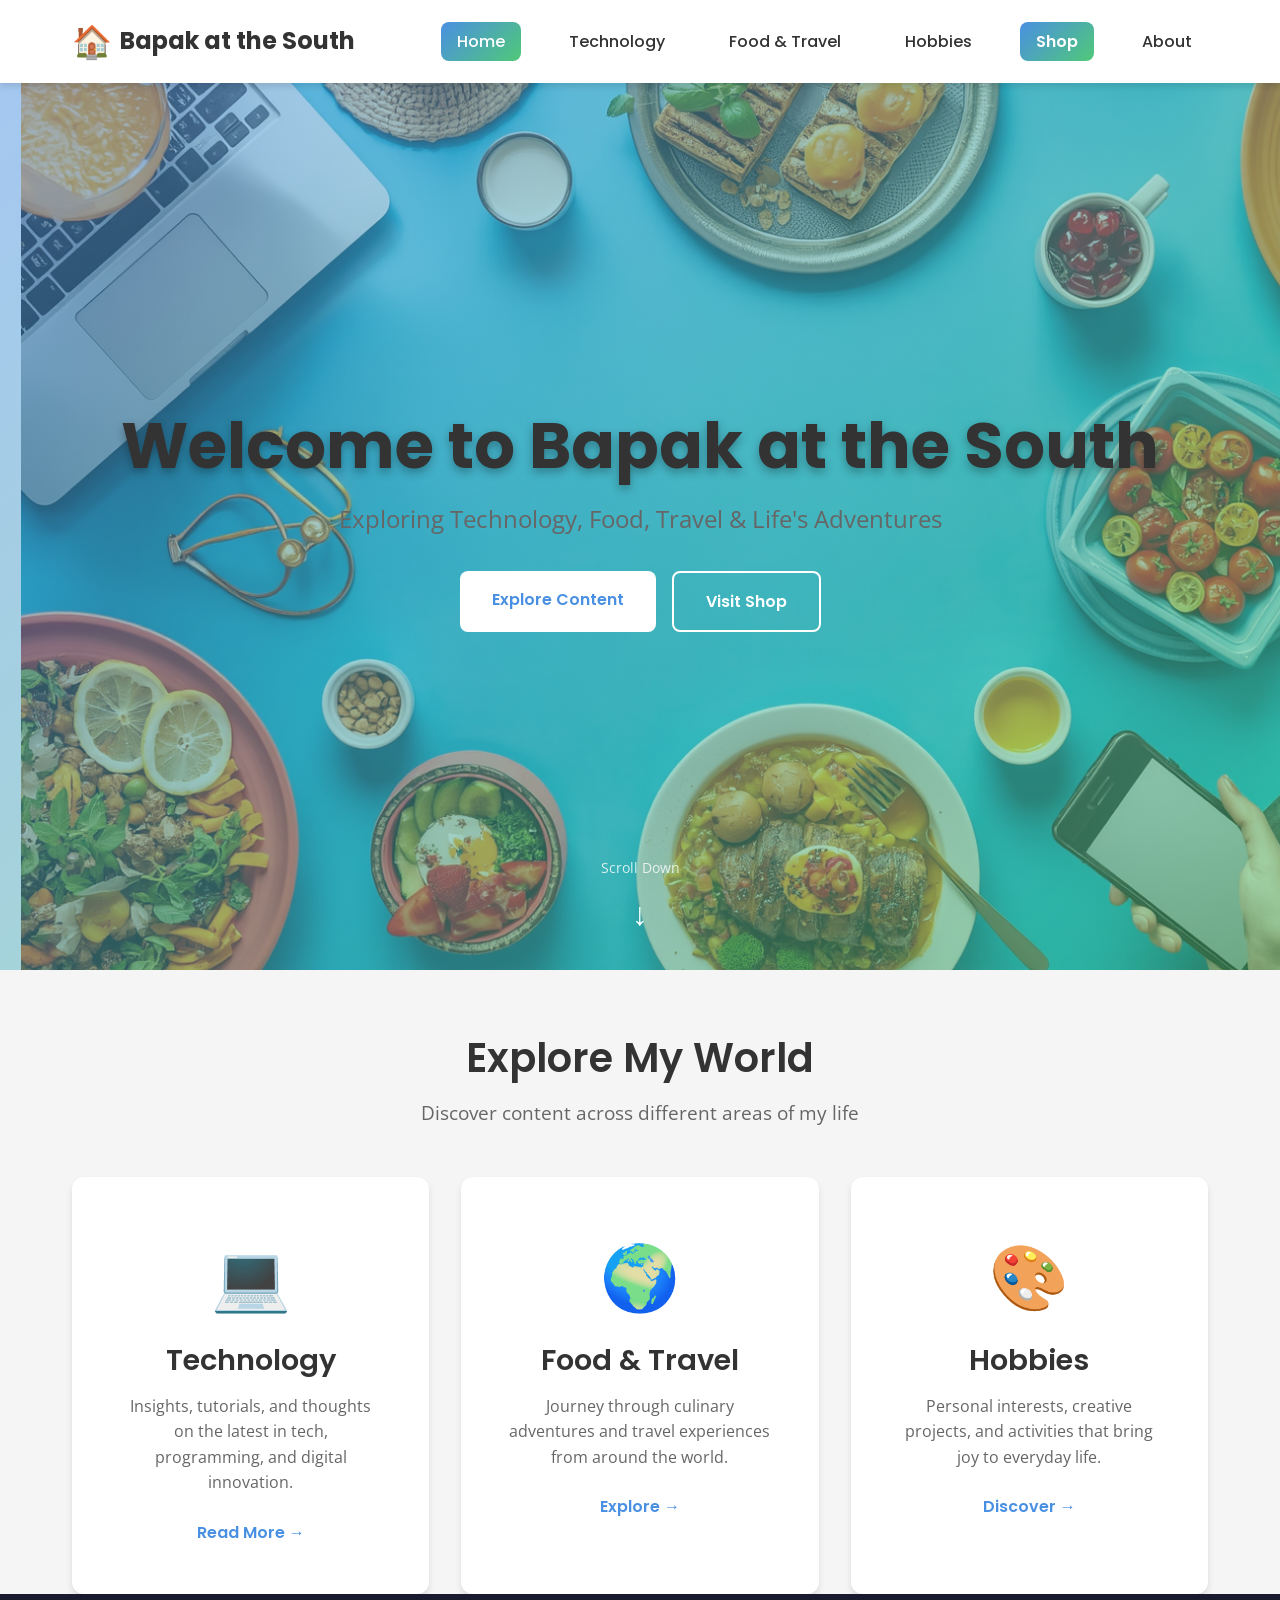
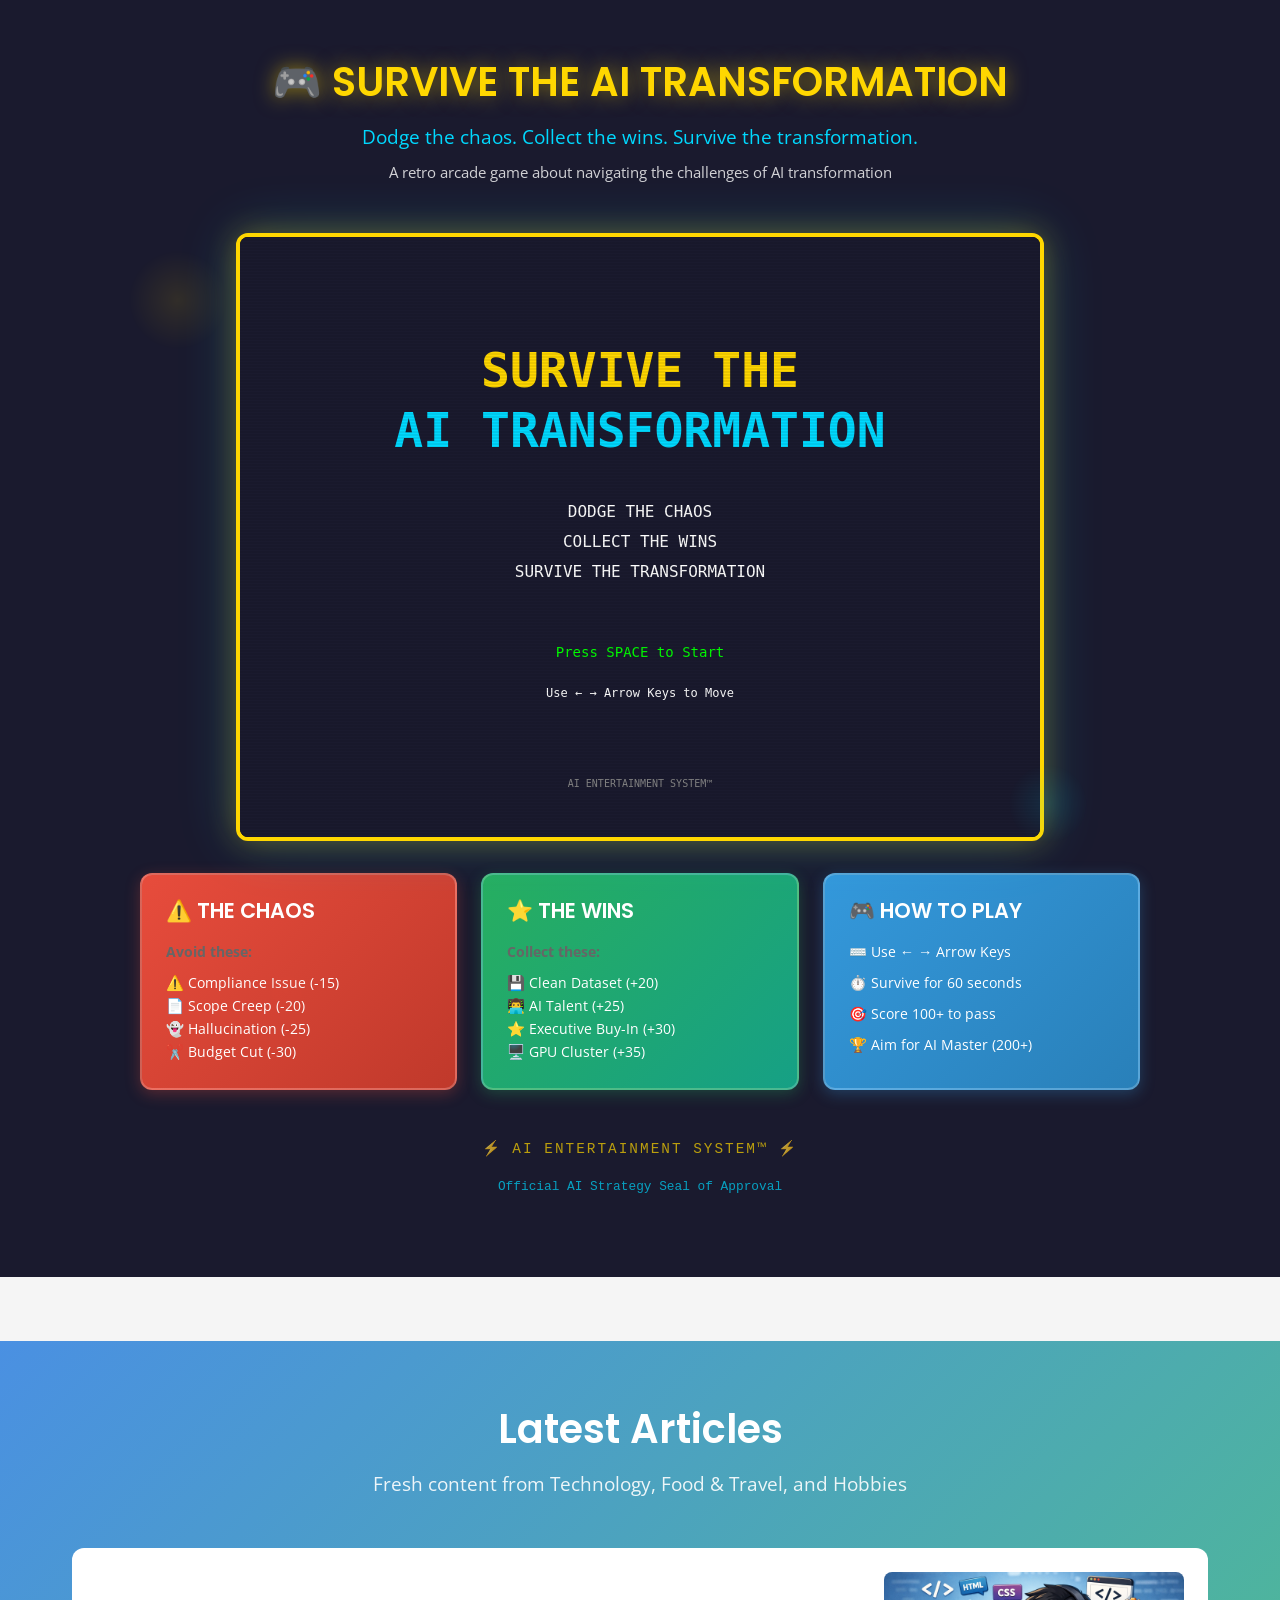
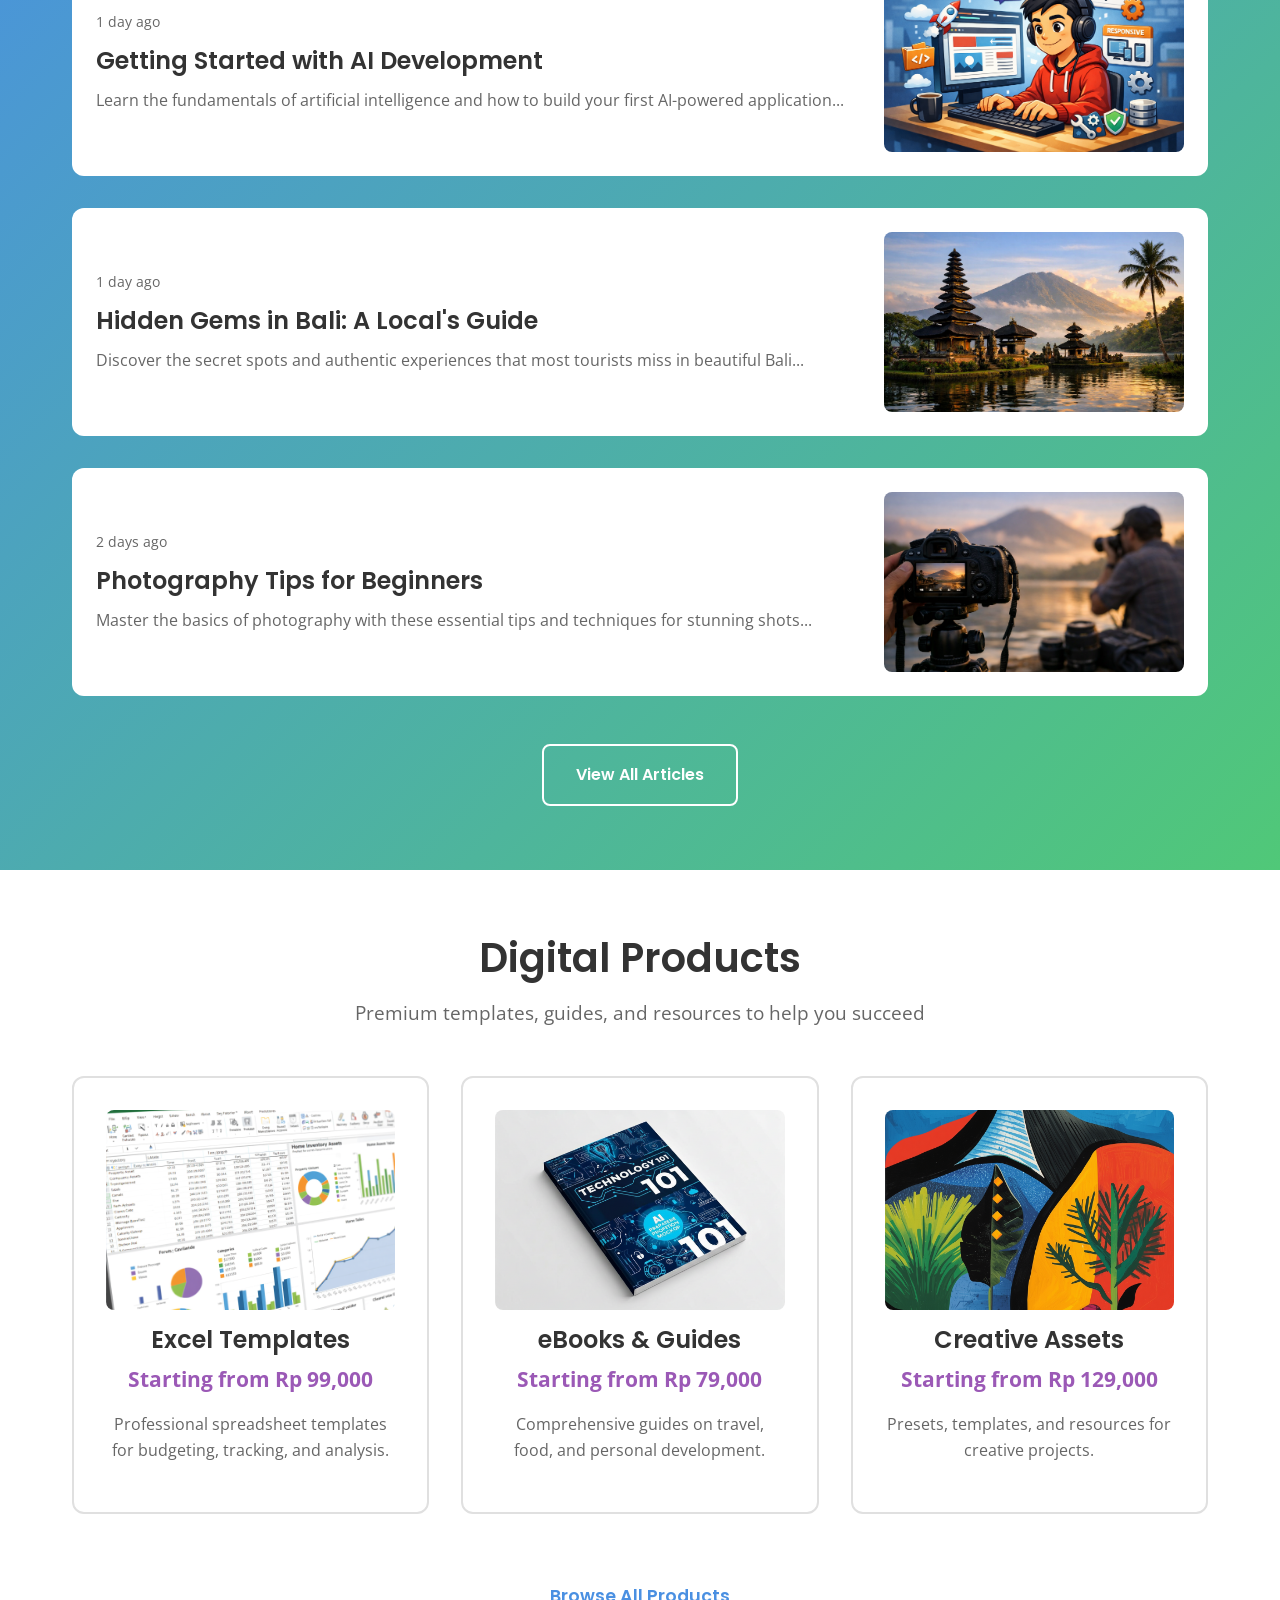
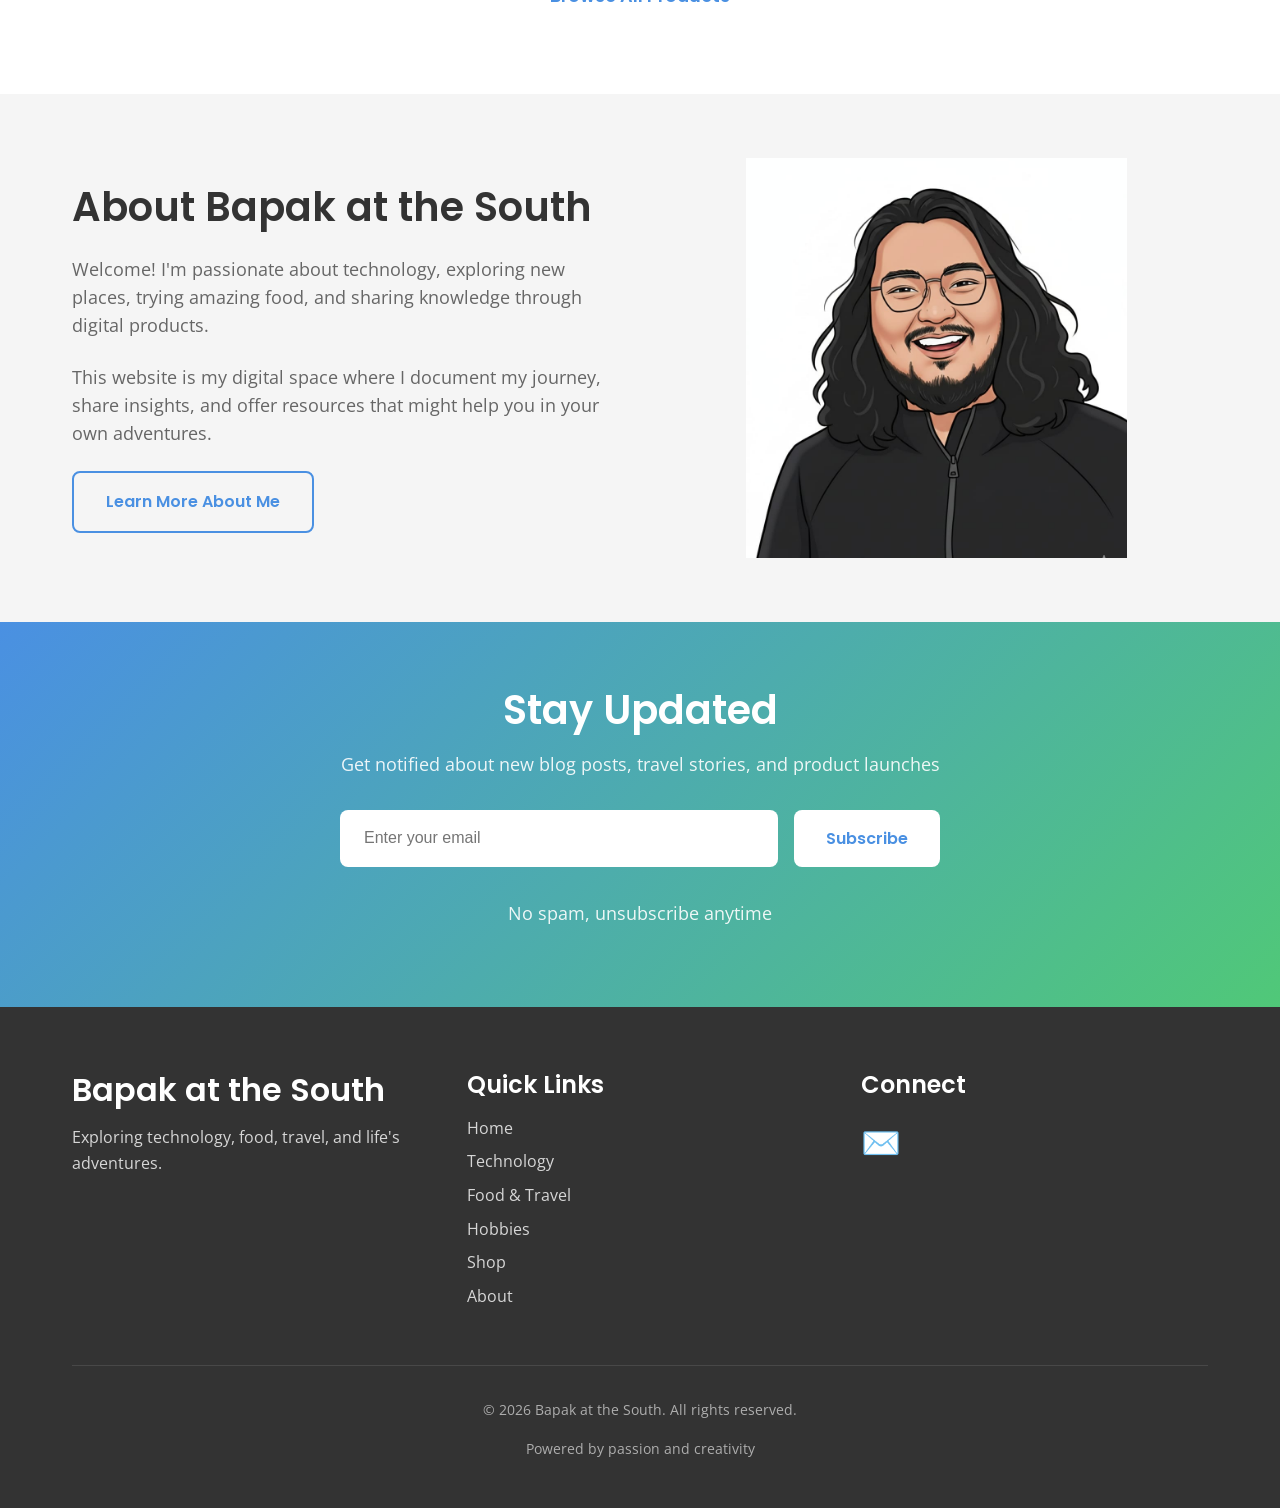
==== commit aee79ebd: "Add files via upload" ====
--- a/index.html
+++ b/index.html
@@ -18,7 +18,7 @@
     <!-- Google Fonts -->
     <link rel="preconnect" href="https://fonts.googleapis.com">
     <link rel="preconnect" href="https://fonts.gstatic.com" crossorigin>
-    <link href="https://fonts.googleapis.com/css2?family=Poppins:wght@400;600;700&family=Open+Sans:wght@400;600&display=swap" rel="stylesheet">
+    <link href="https://fonts.googleapis.com/css2?family=Poppins:wght@400;600;700&family=Open+Sans:wght@400;600&family=Press+Start+2P&display=swap" rel="stylesheet">
     
     <!-- Stylesheets -->
     <link rel="stylesheet" href="css/style.css">
@@ -110,6 +110,144 @@
                 </div>
             </div>
         </div>
+
+    <!-- AI Transformation Game Section -->
+    <section class="ai-game-section" style="background: #1a1a2e; padding: 4rem 0; position: relative; overflow: hidden;">
+        <div class="container">
+            <!-- Game Title -->
+            <div style="text-align: center; margin-bottom: 3rem;">
+                <h2 class="section-title" style="color: #FFD700; font-size: 2.5rem; text-shadow: 0 0 20px rgba(255, 215, 0, 0.5); margin-bottom: 1rem;">
+                    🎮 SURVIVE THE AI TRANSFORMATION
+                </h2>
+                <p class="section-subtitle" style="color: #00D9FF; font-size: 1.2rem; margin-bottom: 0.5rem;">
+                    Dodge the chaos. Collect the wins. Survive the transformation.
+                </p>
+                <p style="color: #FFFFFF; opacity: 0.8; font-size: 0.95rem;">
+                    A retro arcade game about navigating the challenges of AI transformation
+                </p>
+            </div>
+            
+            <!-- Game Canvas Container -->
+            <div style="display: flex; justify-content: center; margin-bottom: 2rem;">
+                <div style="position: relative; border: 4px solid #FFD700; border-radius: 12px; box-shadow: 0 0 30px rgba(255, 215, 0, 0.3), 0 0 60px rgba(0, 217, 255, 0.2); background: #000;">
+                    <canvas id="aiGameCanvas" style="display: block; border-radius: 8px;"></canvas>
+                    
+                    <!-- Retro TV Effect Overlay -->
+                    <div style="position: absolute; top: 0; left: 0; right: 0; bottom: 0; pointer-events: none; background: repeating-linear-gradient(0deg, rgba(0, 0, 0, 0.15) 0px, transparent 1px, transparent 2px, rgba(0, 0, 0, 0.15) 3px); border-radius: 8px;"></div>
+                </div>
+            </div>
+            
+            <!-- Game Info Cards -->
+            <div style="display: grid; grid-template-columns: repeat(auto-fit, minmax(250px, 1fr)); gap: 1.5rem; max-width: 1000px; margin: 0 auto;">
+                <!-- The Chaos Card -->
+                <div style="background: linear-gradient(135deg, #E74C3C 0%, #C0392B 100%); padding: 1.5rem; border-radius: 12px; border: 2px solid rgba(255, 255, 255, 0.2); box-shadow: 0 4px 15px rgba(231, 76, 60, 0.3);">
+                    <h3 style="color: #FFFFFF; font-size: 1.3rem; margin-bottom: 1rem; display: flex; align-items: center; gap: 0.5rem;">
+                        ⚠️ THE CHAOS
+                    </h3>
+                    <div style="color: #FFFFFF; font-size: 0.9rem; line-height: 1.6;">
+                        <p style="margin-bottom: 0.5rem;"><strong>Avoid these:</strong></p>
+                        <ul style="list-style: none; padding: 0; margin: 0;">
+                            <li>⚠️ Compliance Issue (-15)</li>
+                            <li>📄 Scope Creep (-20)</li>
+                            <li>👻 Hallucination (-25)</li>
+                            <li>✂️ Budget Cut (-30)</li>
+                        </ul>
+                    </div>
+                </div>
+                
+                <!-- The Wins Card -->
+                <div style="background: linear-gradient(135deg, #27AE60 0%, #16A085 100%); padding: 1.5rem; border-radius: 12px; border: 2px solid rgba(255, 255, 255, 0.2); box-shadow: 0 4px 15px rgba(39, 174, 96, 0.3);">
+                    <h3 style="color: #FFFFFF; font-size: 1.3rem; margin-bottom: 1rem; display: flex; align-items: center; gap: 0.5rem;">
+                        ⭐ THE WINS
+                    </h3>
+                    <div style="color: #FFFFFF; font-size: 0.9rem; line-height: 1.6;">
+                        <p style="margin-bottom: 0.5rem;"><strong>Collect these:</strong></p>
+                        <ul style="list-style: none; padding: 0; margin: 0;">
+                            <li>💾 Clean Dataset (+20)</li>
+                            <li>👨‍💻 AI Talent (+25)</li>
+                            <li>⭐ Executive Buy-In (+30)</li>
+                            <li>🖥️ GPU Cluster (+35)</li>
+                        </ul>
+                    </div>
+                </div>
+                
+                <!-- How to Play Card -->
+                <div style="background: linear-gradient(135deg, #3498DB 0%, #2980B9 100%); padding: 1.5rem; border-radius: 12px; border: 2px solid rgba(255, 255, 255, 0.2); box-shadow: 0 4px 15px rgba(52, 152, 219, 0.3);">
+                    <h3 style="color: #FFFFFF; font-size: 1.3rem; margin-bottom: 1rem; display: flex; align-items: center; gap: 0.5rem;">
+                        🎮 HOW TO PLAY
+                    </h3>
+                    <div style="color: #FFFFFF; font-size: 0.9rem; line-height: 1.6;">
+                        <ul style="list-style: none; padding: 0; margin: 0;">
+                            <li style="margin-bottom: 0.5rem;">
+                                <span class="desktop-only">⌨️ Use ← → Arrow Keys</span>
+                                <span class="mobile-only">📱 Touch & Drag to Move</span>
+                            </li>
+                            <li style="margin-bottom: 0.5rem;">⏱️ Survive for 60 seconds</li>
+                            <li style="margin-bottom: 0.5rem;">🎯 Score 100+ to pass</li>
+                            <li style="margin-bottom: 0.5rem;">🏆 Aim for AI Master (200+)</li>
+                        </ul>
+                    </div>
+                </div>
+            </div>
+            
+            <!-- Retro Badge -->
+            <div style="text-align: center; margin-top: 3rem; opacity: 0.7;">
+                <p style="color: #FFD700; font-family: monospace; font-size: 0.9rem; letter-spacing: 2px;">
+                    ⚡ AI ENTERTAINMENT SYSTEM™ ⚡
+                </p>
+                <p style="color: #00D9FF; font-family: monospace; font-size: 0.8rem; margin-top: 0.5rem;">
+                    Official AI Strategy Seal of Approval
+                </p>
+            </div>
+        </div>
+        
+        <!-- Animated Background Elements -->
+        <div style="position: absolute; top: 0; left: 0; right: 0; bottom: 0; pointer-events: none; overflow: hidden; opacity: 0.1;">
+            <div style="position: absolute; top: 20%; left: 10%; width: 100px; height: 100px; background: radial-gradient(circle, #FFD700 0%, transparent 70%); animation: float 6s ease-in-out infinite;"></div>
+            <div style="position: absolute; top: 60%; right: 15%; width: 80px; height: 80px; background: radial-gradient(circle, #00D9FF 0%, transparent 70%); animation: float 8s ease-in-out infinite 2s;"></div>
+            <div style="position: absolute; bottom: 20%; left: 20%; width: 60px; height: 60px; background: radial-gradient(circle, #E74C3C 0%, transparent 70%); animation: float 7s ease-in-out infinite 1s;"></div>
+        </div>
+    </section>
+    
+    <style>
+        @keyframes float {
+            0%, 100% { transform: translateY(0px); }
+            50% { transform: translateY(-20px); }
+        }
+        
+        /* Show/hide based on device */
+        .mobile-only {
+            display: none;
+        }
+        
+        .desktop-only {
+            display: inline;
+        }
+        
+        /* Responsive adjustments for game */
+        @media (max-width: 768px) {
+            #aiGameCanvas {
+                max-width: 100%;
+                height: auto !important;
+            }
+            
+            .ai-game-section .section-title {
+                font-size: 1.8rem !important;
+            }
+            
+            .ai-game-section .section-subtitle {
+                font-size: 1rem !important;
+            }
+            
+            .mobile-only {
+                display: inline;
+            }
+            
+            .desktop-only {
+                display: none;
+            }
+        }
+    </style>
     </section>
 
     <!-- Latest Articles Section -->
@@ -300,5 +438,6 @@
 
     <!-- JavaScript -->
     <script src="js/main.js"></script>
+    <script src="js/ai-game.js"></script>
 </body>
 </html>
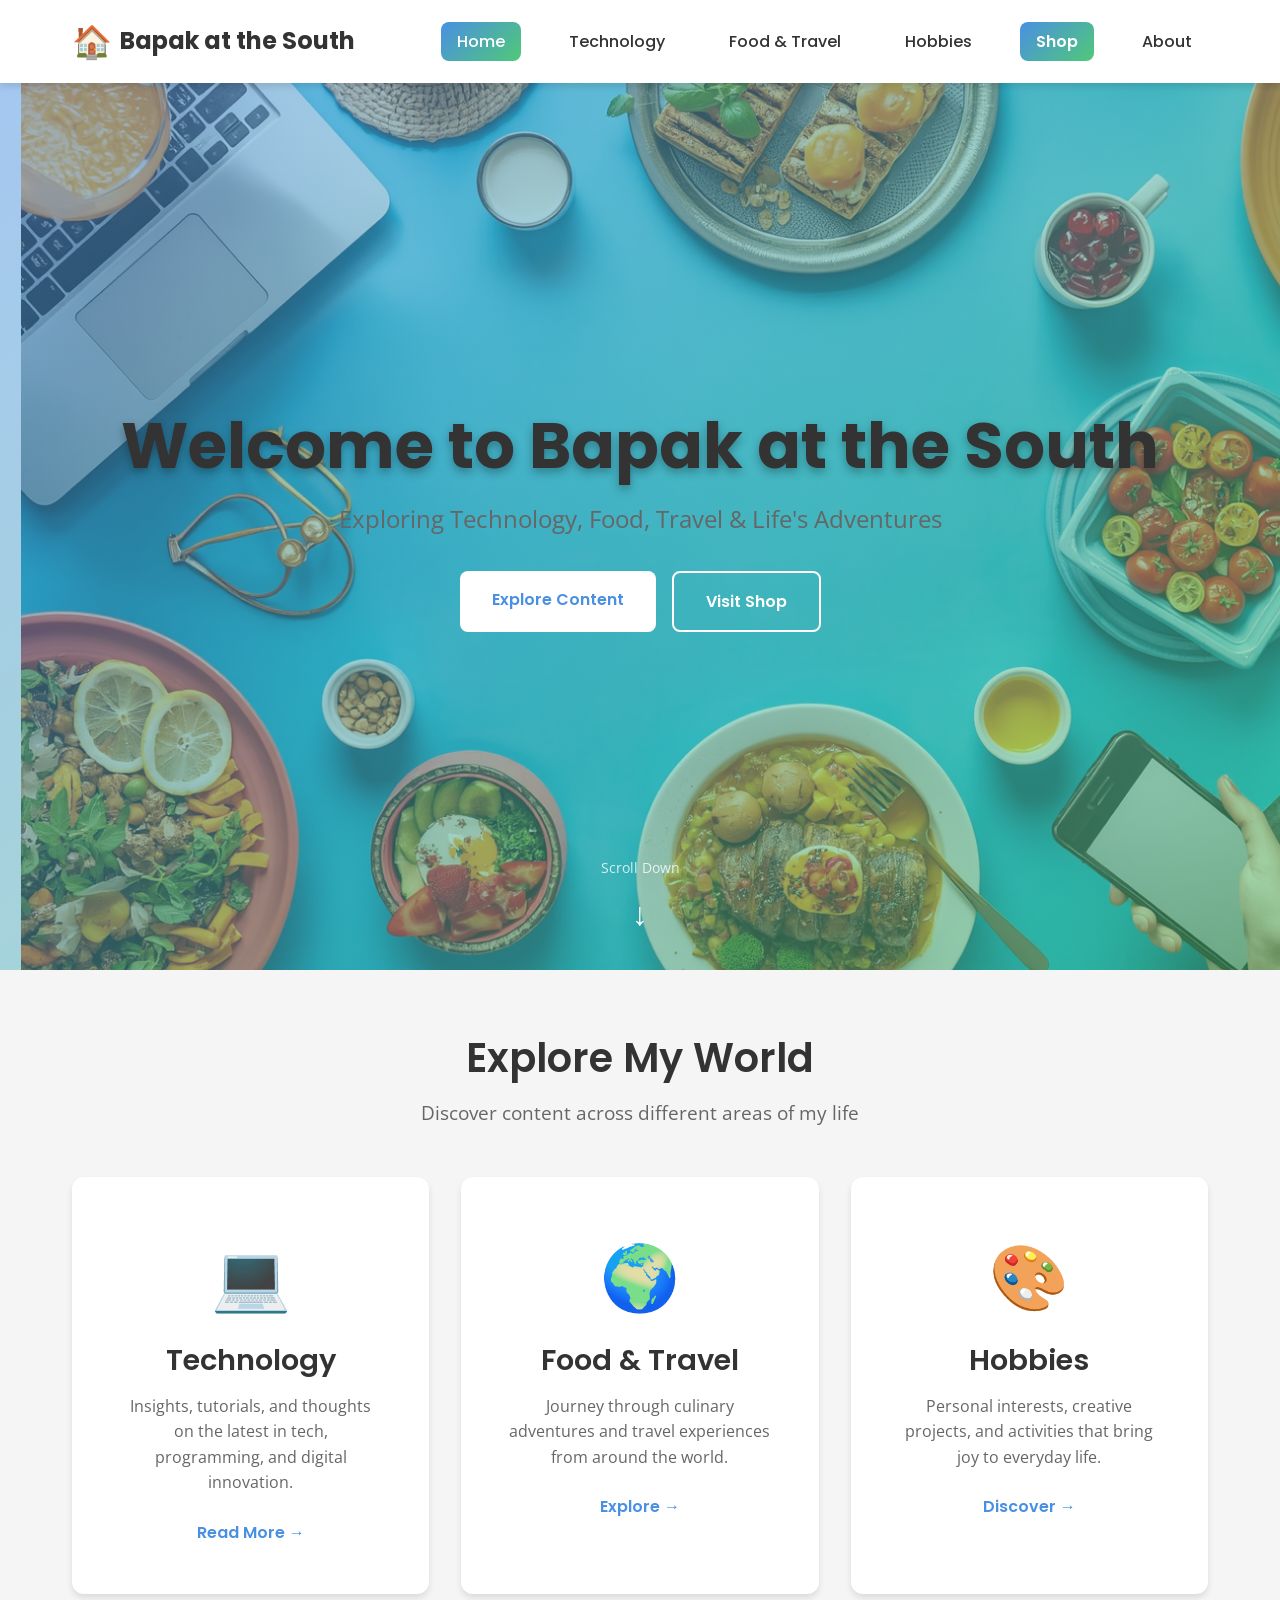
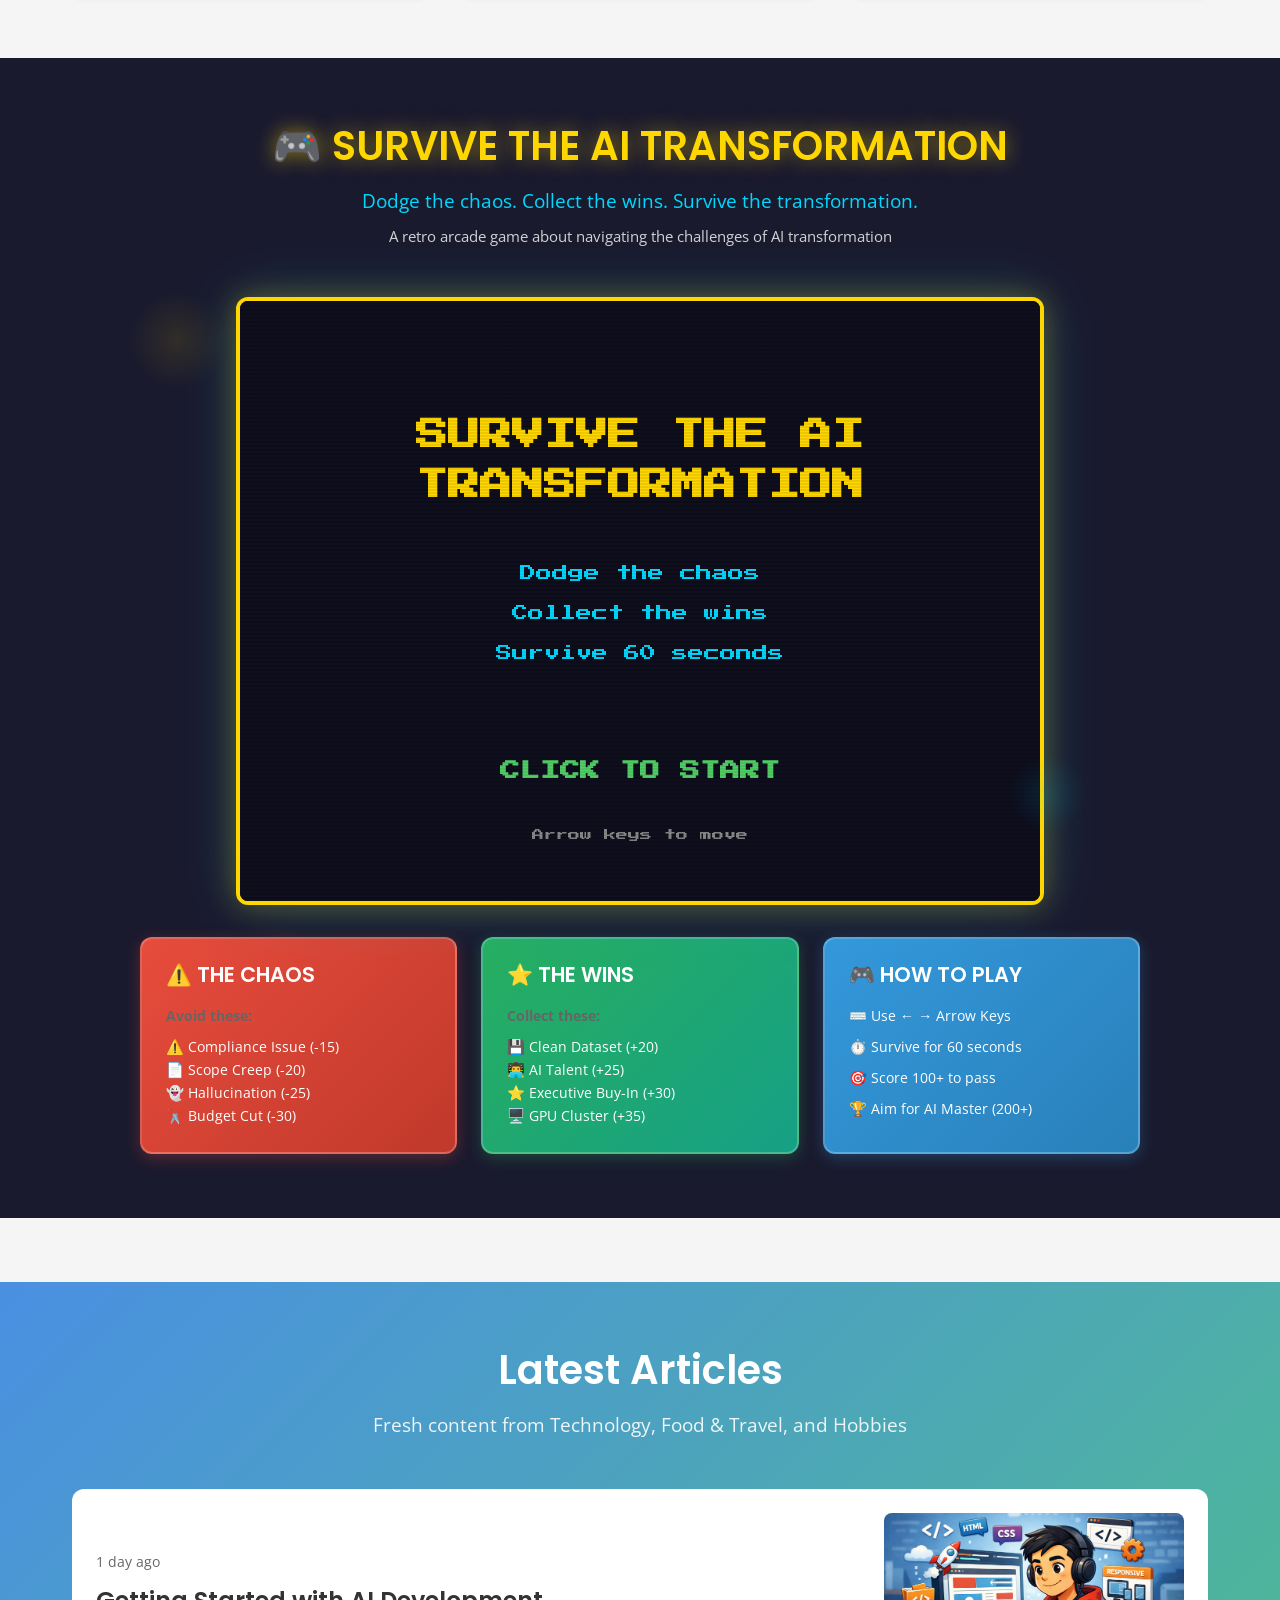
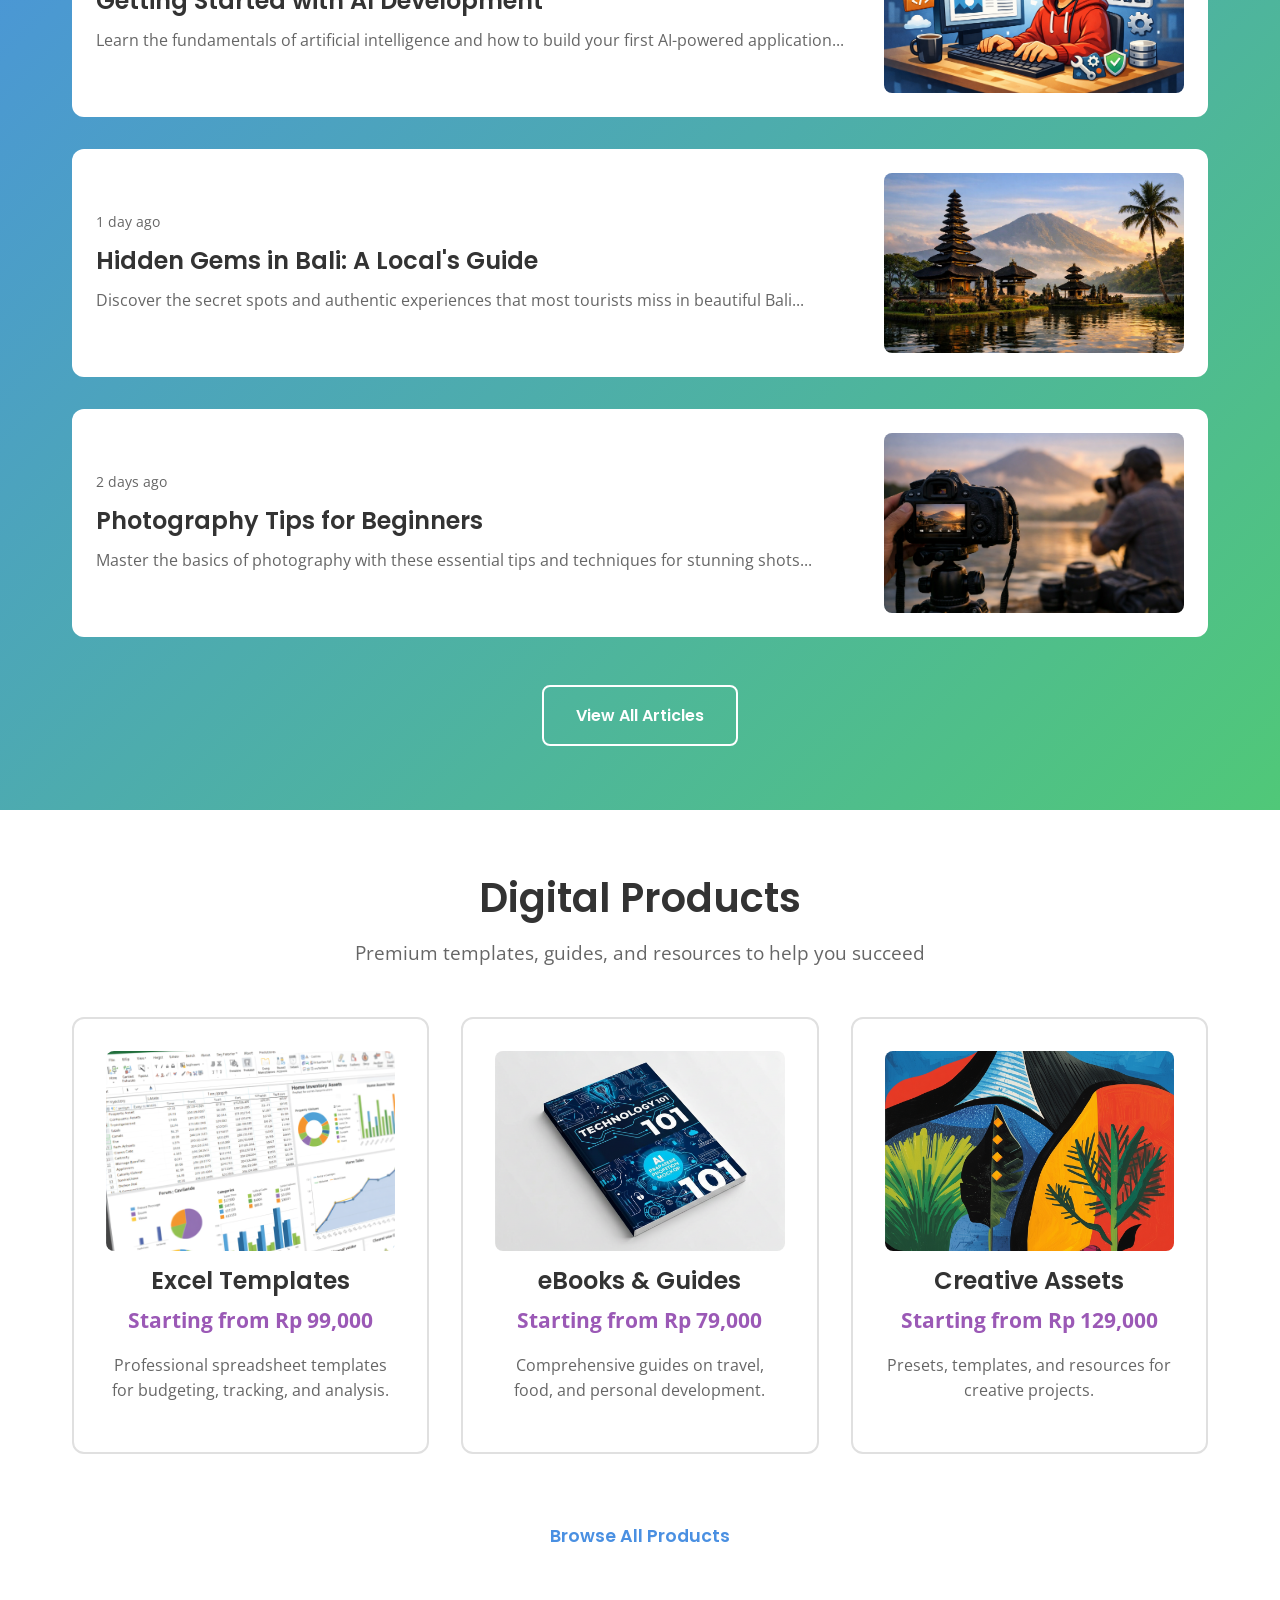
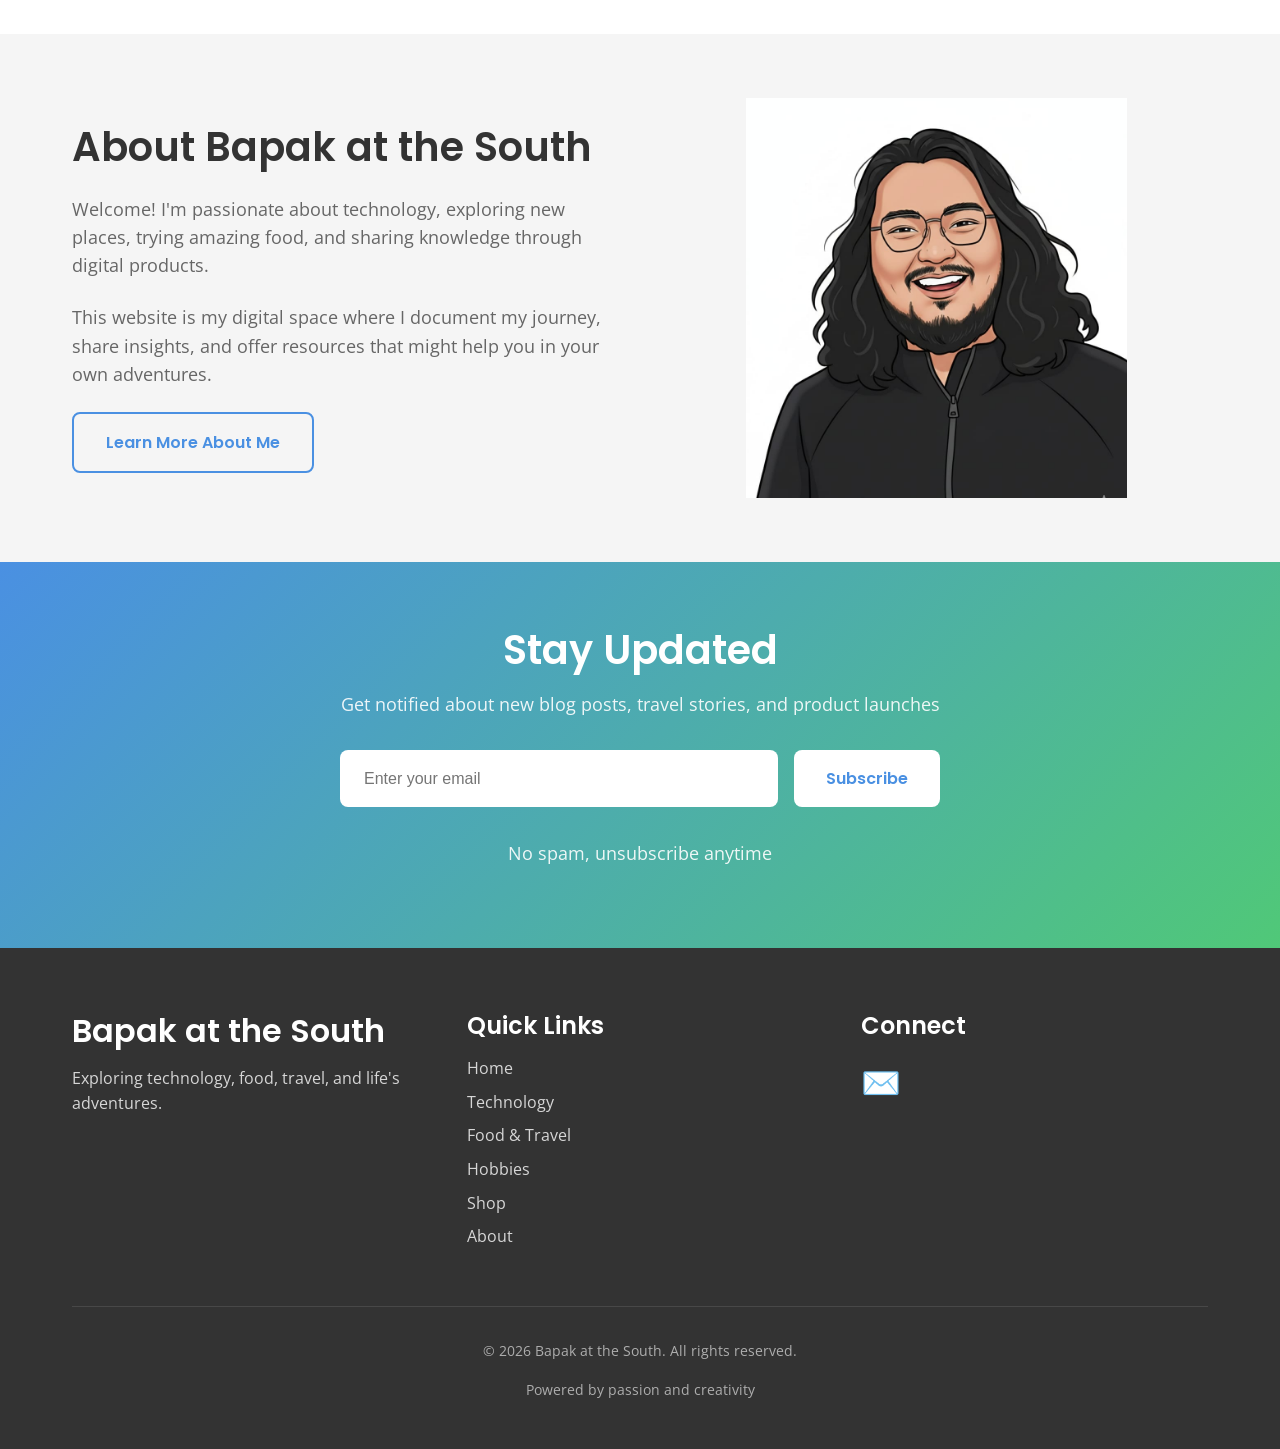
==== commit 213809fe: "Add files via upload" ====
--- a/index.html
+++ b/index.html
@@ -112,7 +112,7 @@
         </div>
 
     <!-- AI Transformation Game Section -->
-    <section class="ai-game-section" style="background: #1a1a2e; padding: 4rem 0; position: relative; overflow: hidden;">
+    <section class="ai-game-section" style="background: #1a1a2e; padding: 4rem 0; margin-top: 4rem; position: relative; overflow: hidden;">
         <div class="container">
             <!-- Game Title -->
             <div style="text-align: center; margin-bottom: 3rem;">
@@ -190,15 +190,6 @@
                 </div>
             </div>
             
-            <!-- Retro Badge -->
-            <div style="text-align: center; margin-top: 3rem; opacity: 0.7;">
-                <p style="color: #FFD700; font-family: monospace; font-size: 0.9rem; letter-spacing: 2px;">
-                    ⚡ AI ENTERTAINMENT SYSTEM™ ⚡
-                </p>
-                <p style="color: #00D9FF; font-family: monospace; font-size: 0.8rem; margin-top: 0.5rem;">
-                    Official AI Strategy Seal of Approval
-                </p>
-            </div>
         </div>
         
         <!-- Animated Background Elements -->
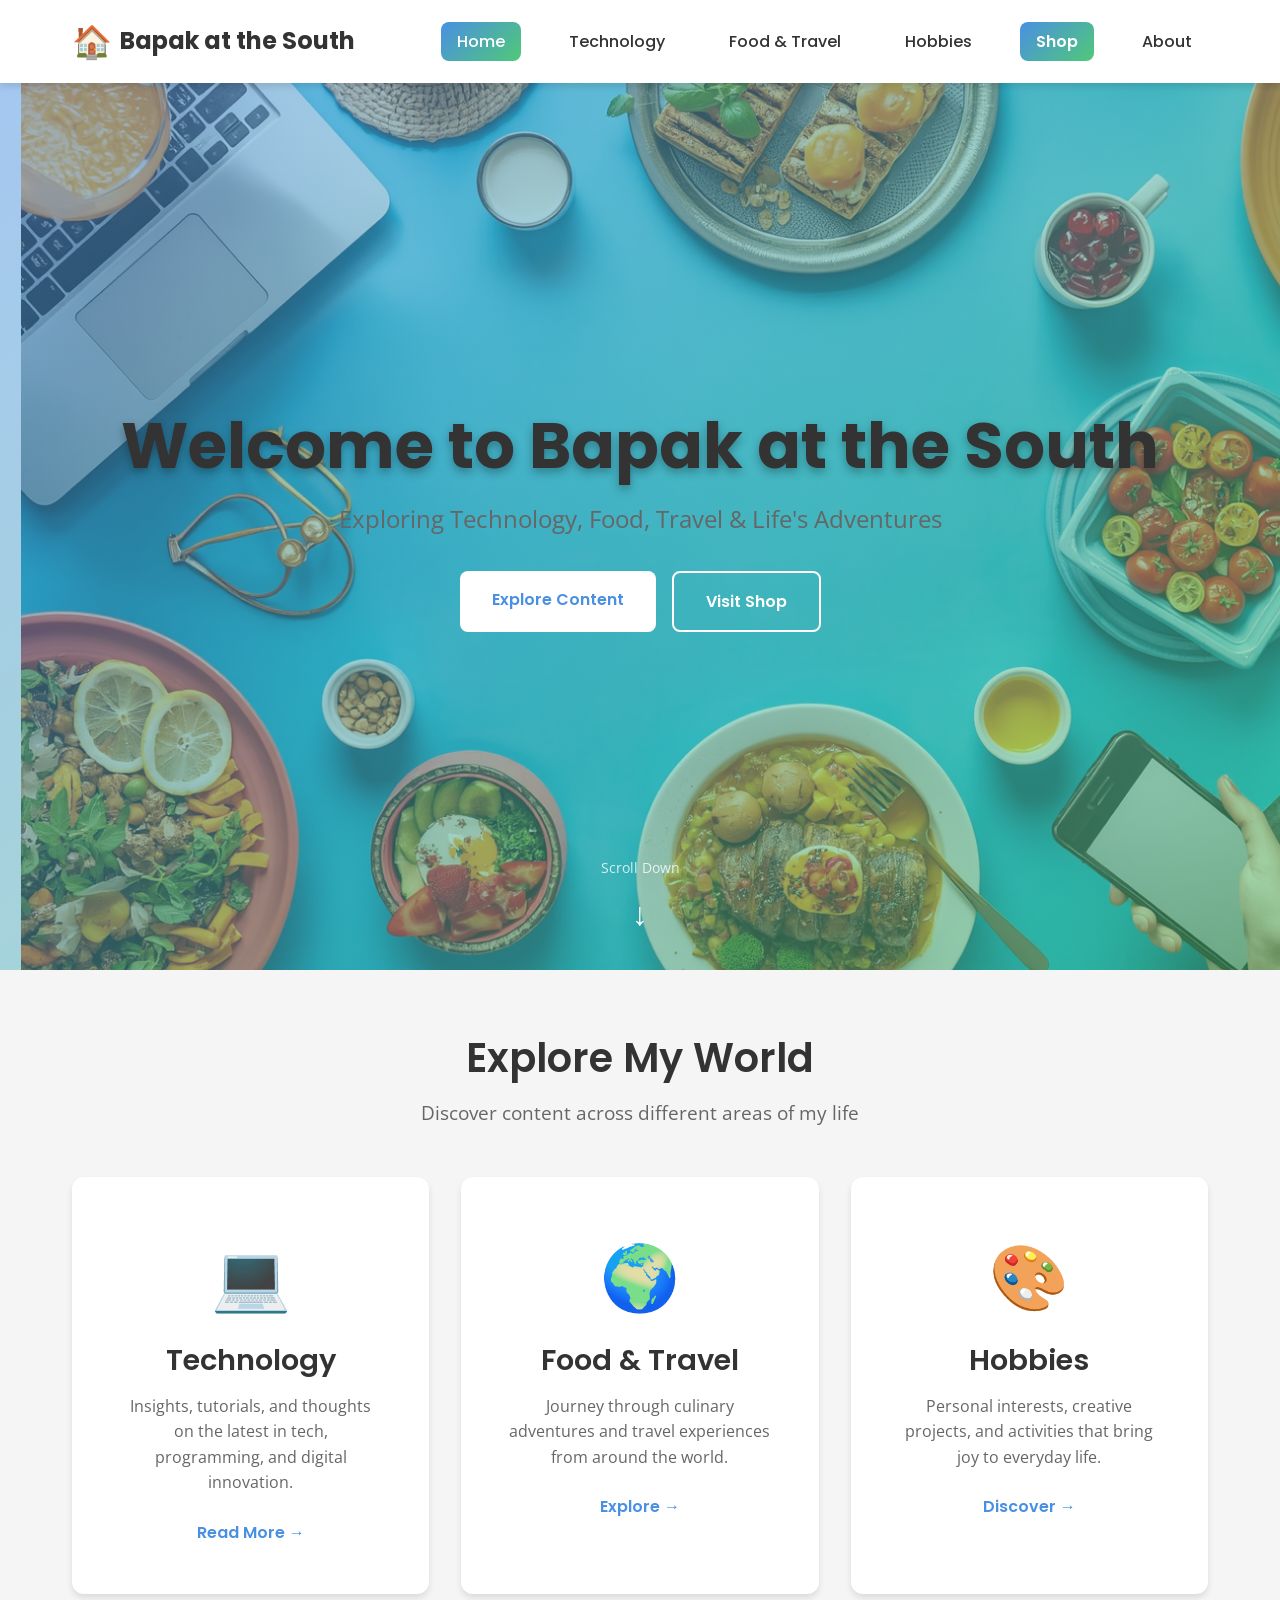
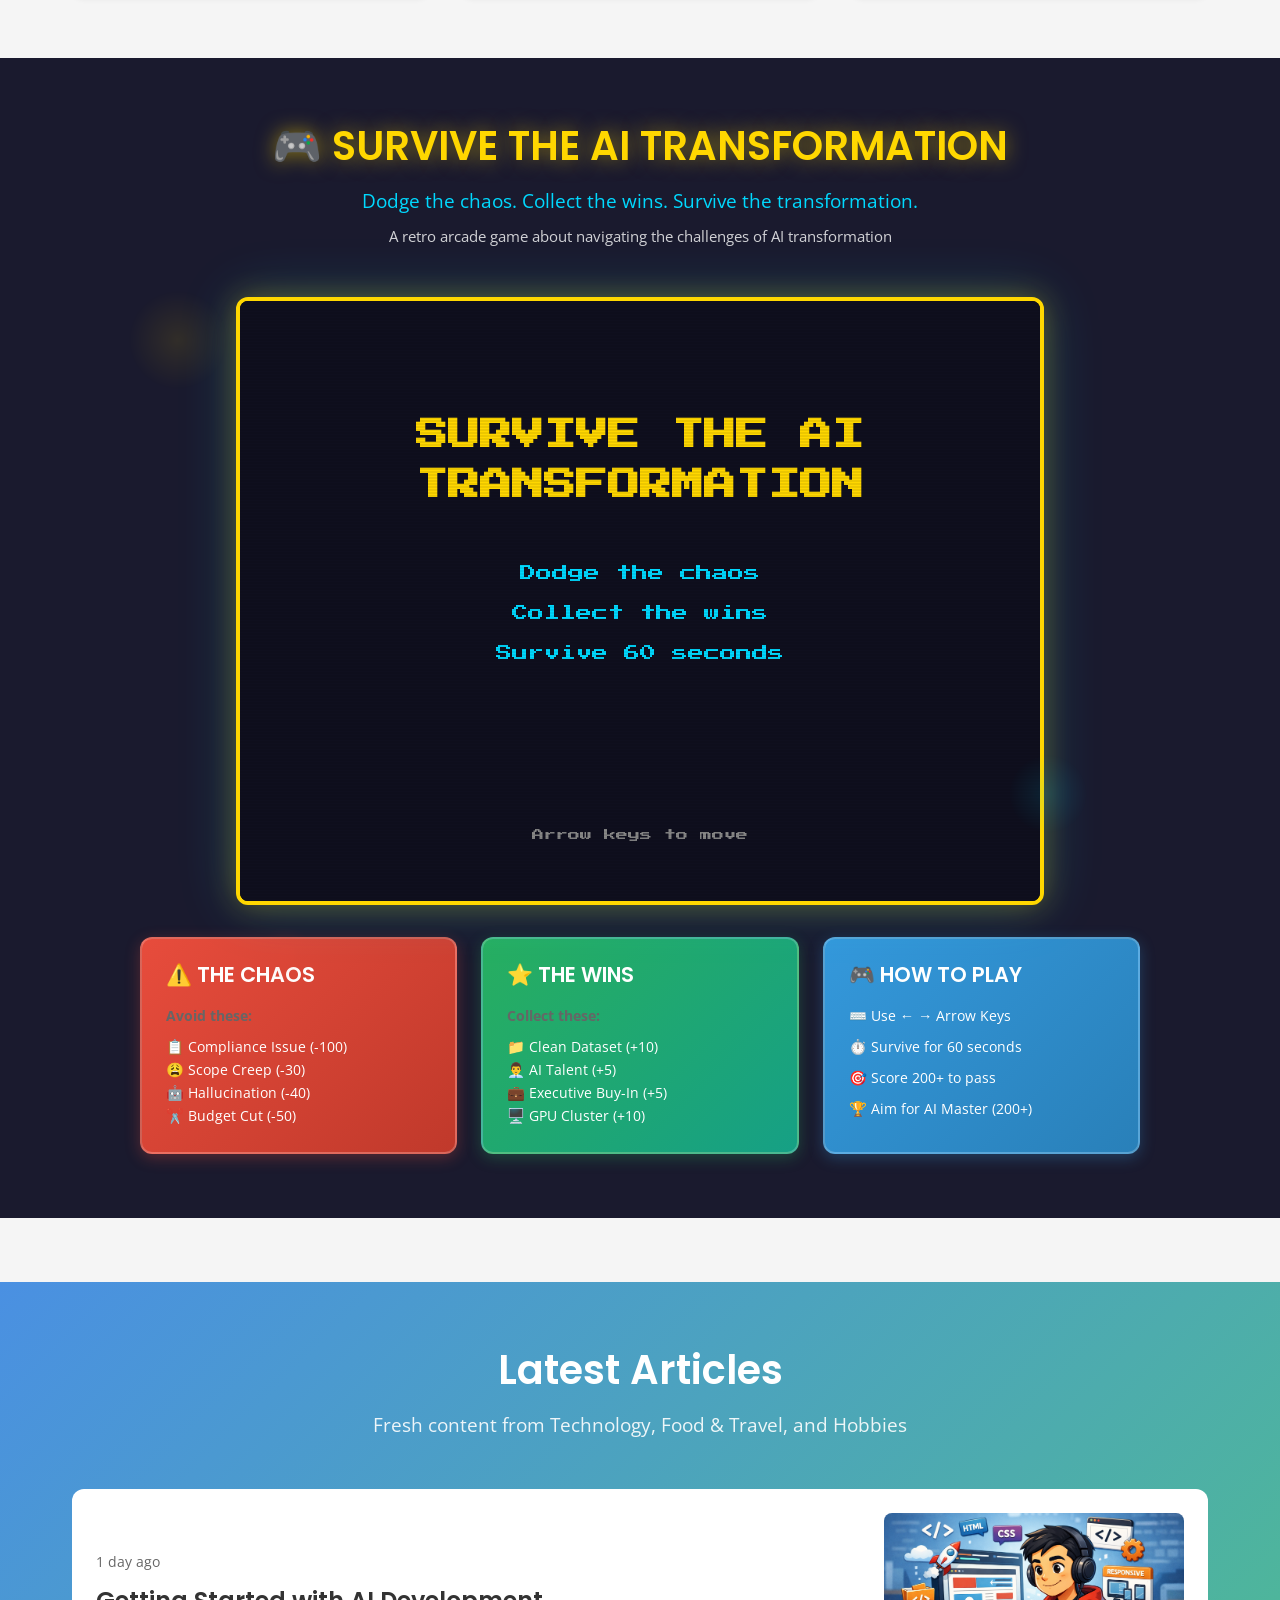
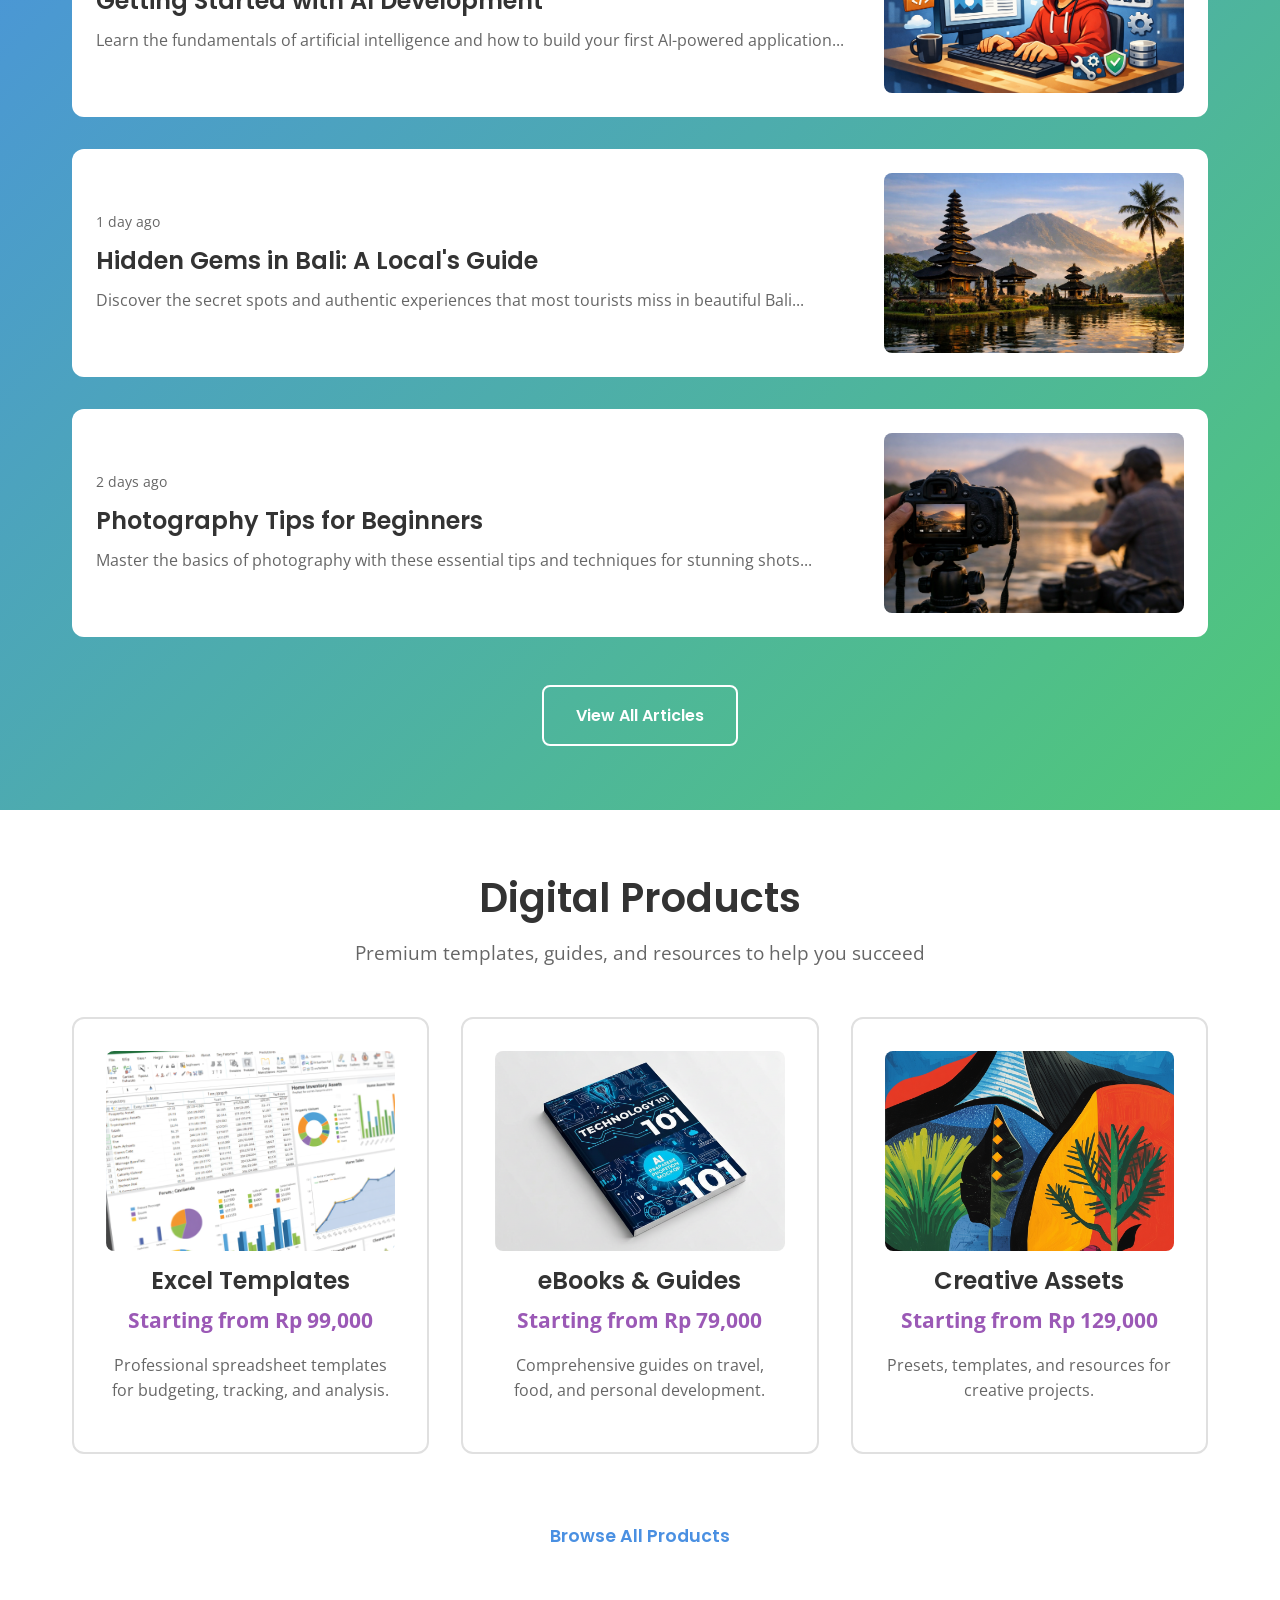
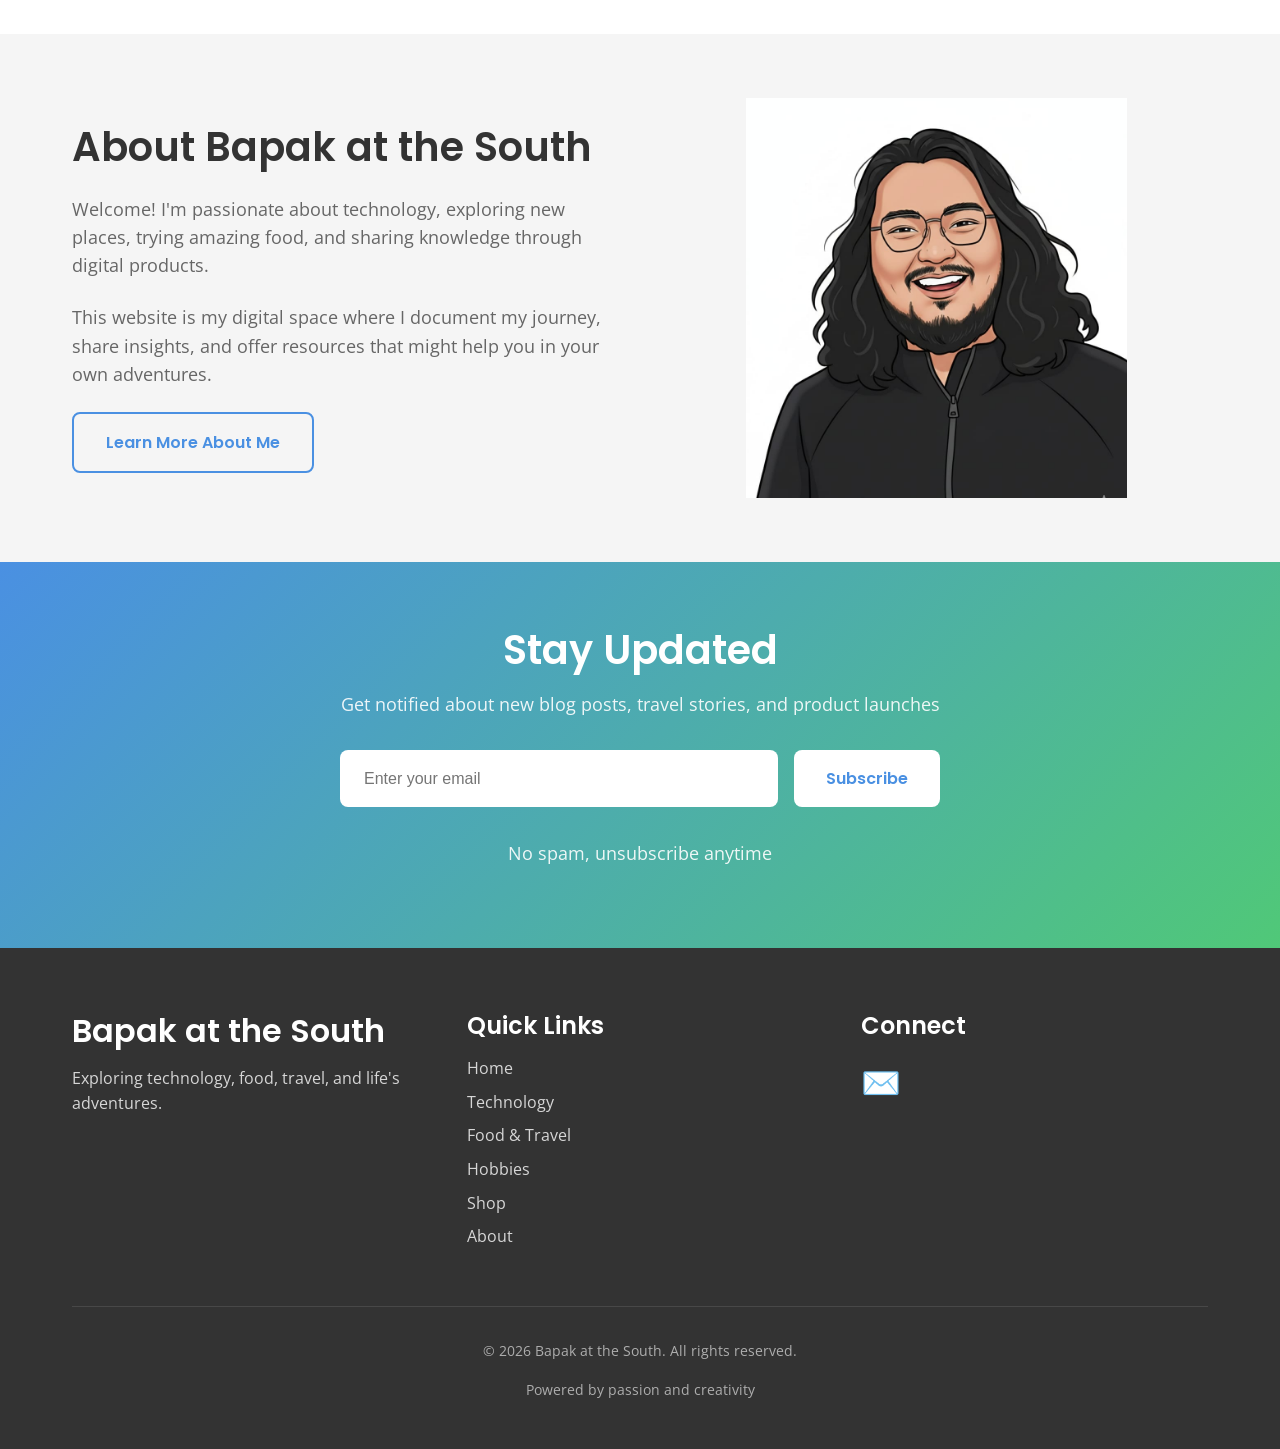
==== commit 19f5b0ee: "Update index.html" ====
--- a/index.html
+++ b/index.html
@@ -147,10 +147,10 @@
                     <div style="color: #FFFFFF; font-size: 0.9rem; line-height: 1.6;">
                         <p style="margin-bottom: 0.5rem;"><strong>Avoid these:</strong></p>
                         <ul style="list-style: none; padding: 0; margin: 0;">
-                            <li>⚠️ Compliance Issue (-15)</li>
-                            <li>📄 Scope Creep (-20)</li>
-                            <li>👻 Hallucination (-25)</li>
-                            <li>✂️ Budget Cut (-30)</li>
+                            <li>📋 Compliance Issue (-100)</li>
+                            <li>😩 Scope Creep (-30)</li>
+                            <li>🤖 Hallucination (-40)</li>
+                            <li>✂️ Budget Cut (-50)</li>
                         </ul>
                     </div>
                 </div>
@@ -163,10 +163,10 @@
                     <div style="color: #FFFFFF; font-size: 0.9rem; line-height: 1.6;">
                         <p style="margin-bottom: 0.5rem;"><strong>Collect these:</strong></p>
                         <ul style="list-style: none; padding: 0; margin: 0;">
-                            <li>💾 Clean Dataset (+20)</li>
-                            <li>👨‍💻 AI Talent (+25)</li>
-                            <li>⭐ Executive Buy-In (+30)</li>
-                            <li>🖥️ GPU Cluster (+35)</li>
+                            <li>📁 Clean Dataset (+10)</li>
+                            <li>👨‍💼 AI Talent (+5)</li>
+                            <li>💼 Executive Buy-In (+5)</li>
+                            <li>🖥️ GPU Cluster (+10)</li>
                         </ul>
                     </div>
                 </div>
@@ -183,7 +183,7 @@
                                 <span class="mobile-only">📱 Touch & Drag to Move</span>
                             </li>
                             <li style="margin-bottom: 0.5rem;">⏱️ Survive for 60 seconds</li>
-                            <li style="margin-bottom: 0.5rem;">🎯 Score 100+ to pass</li>
+                            <li style="margin-bottom: 0.5rem;">🎯 Score 200+ to pass</li>
                             <li style="margin-bottom: 0.5rem;">🏆 Aim for AI Master (200+)</li>
                         </ul>
                     </div>
